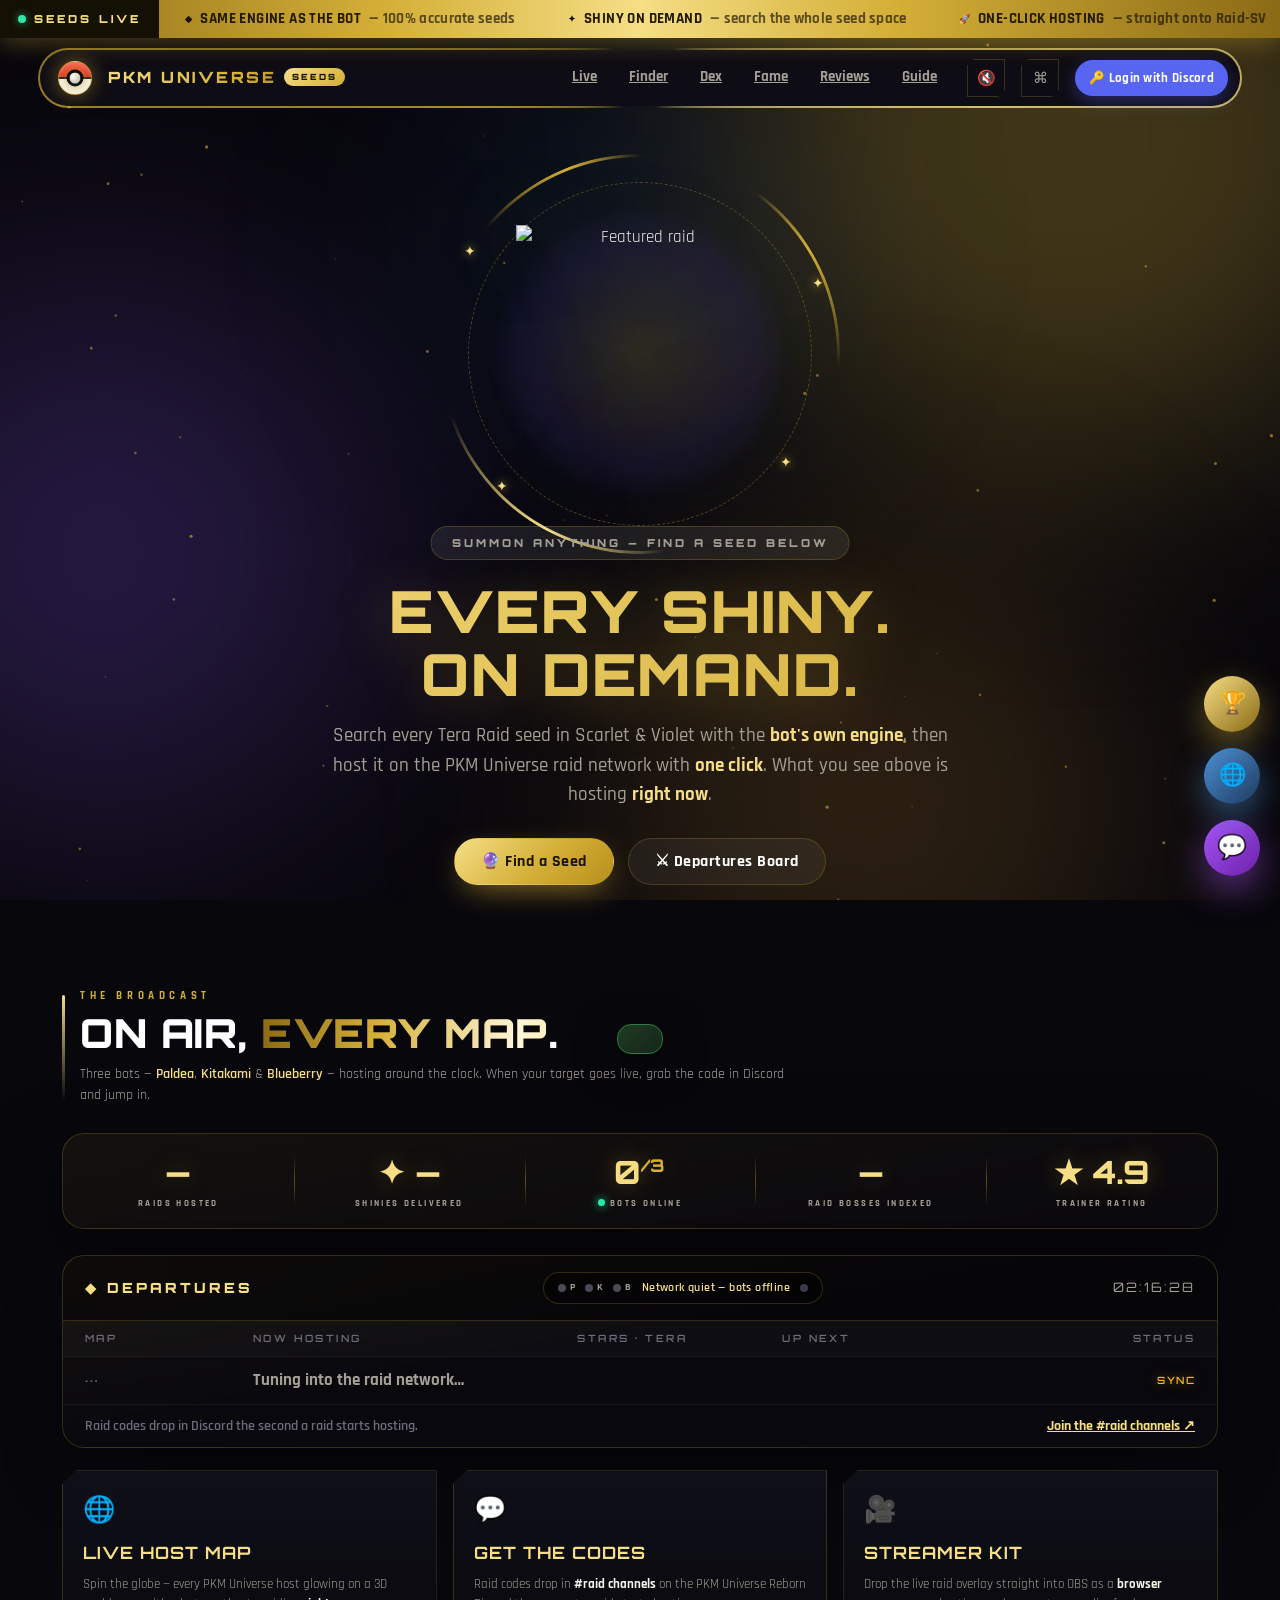
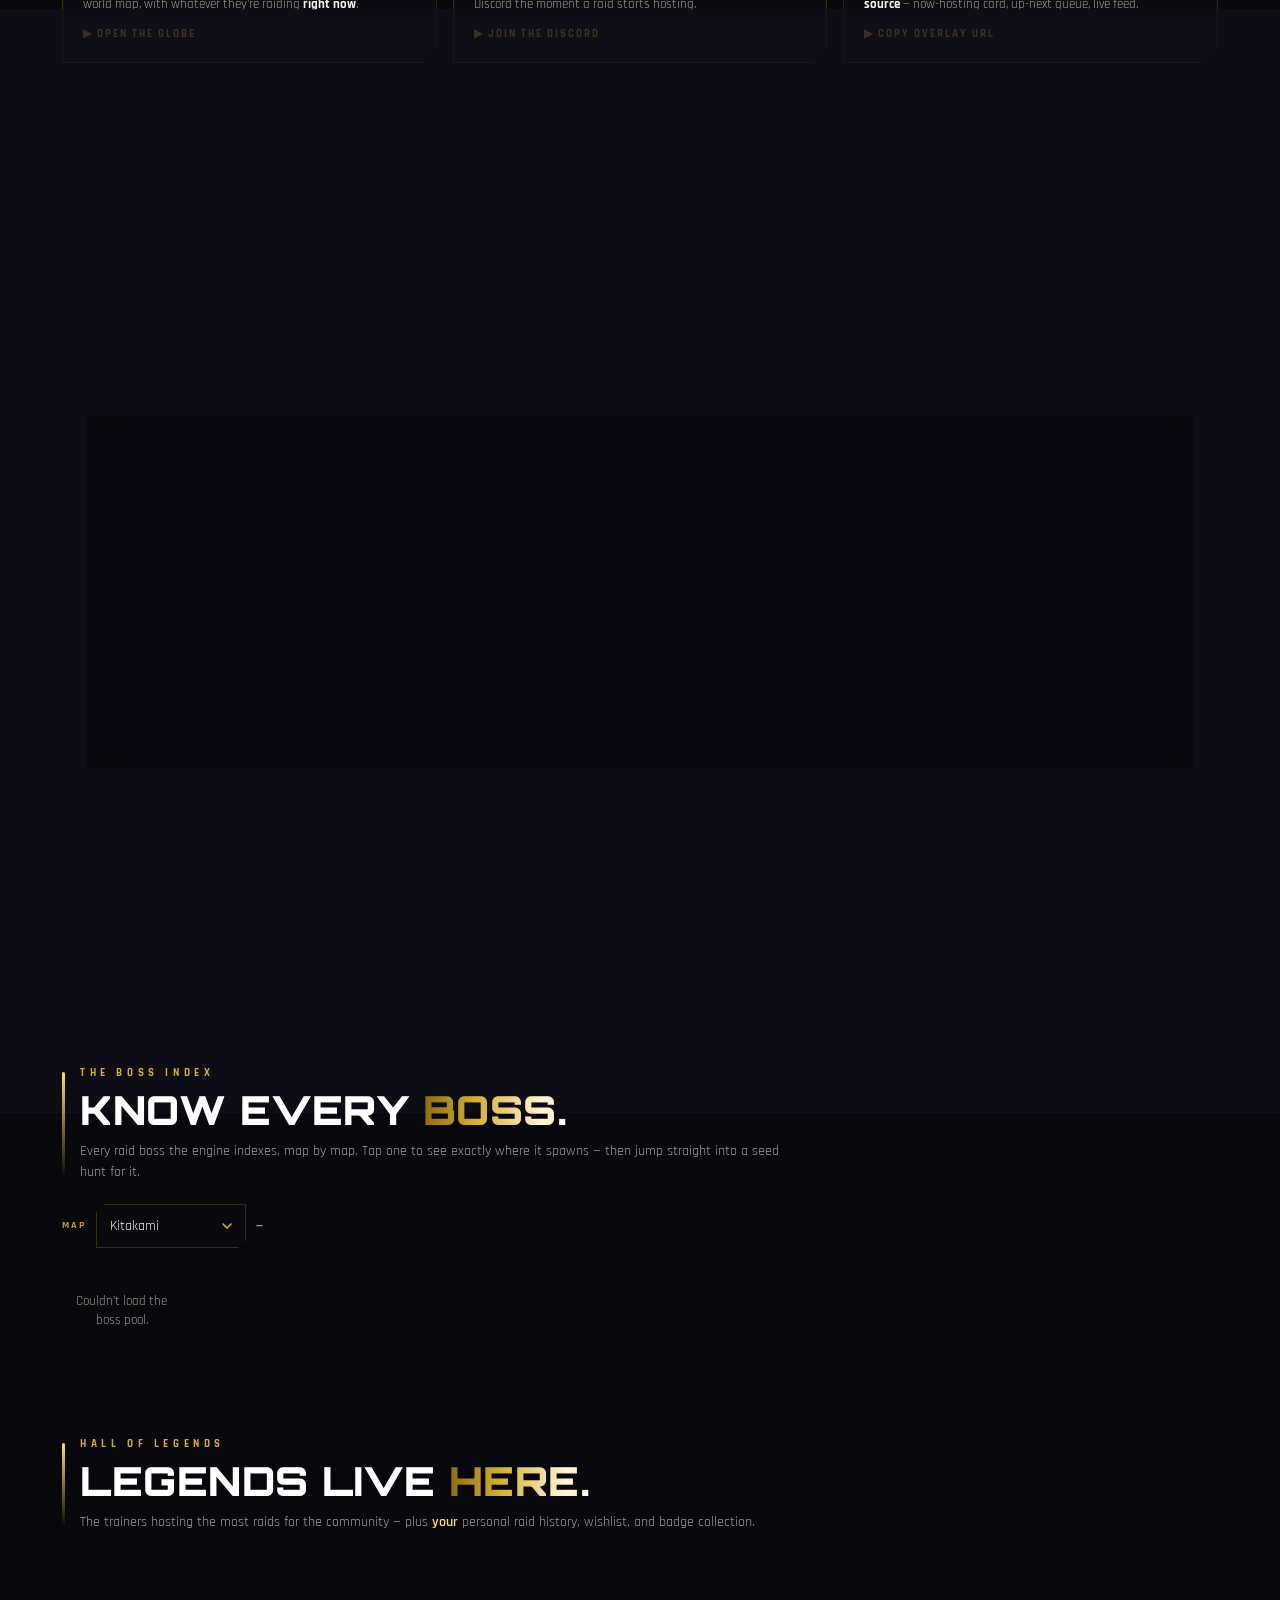
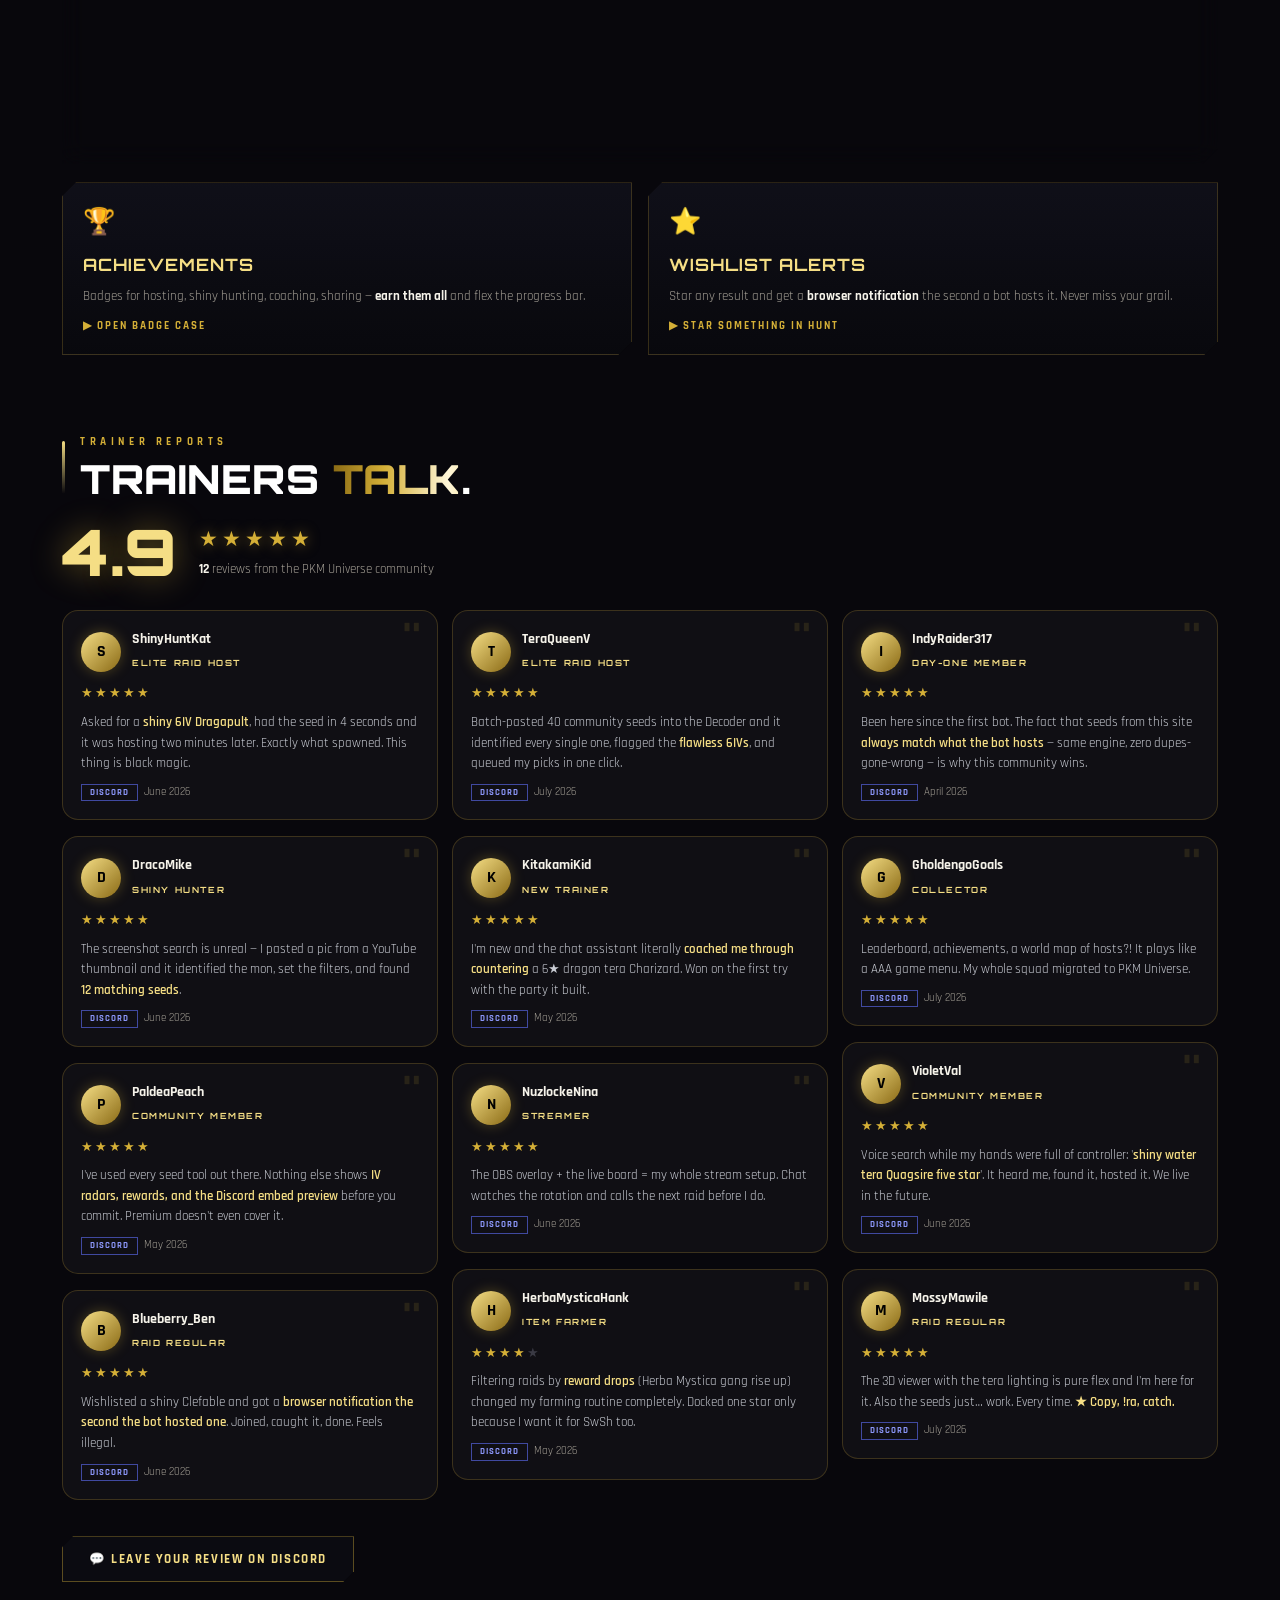
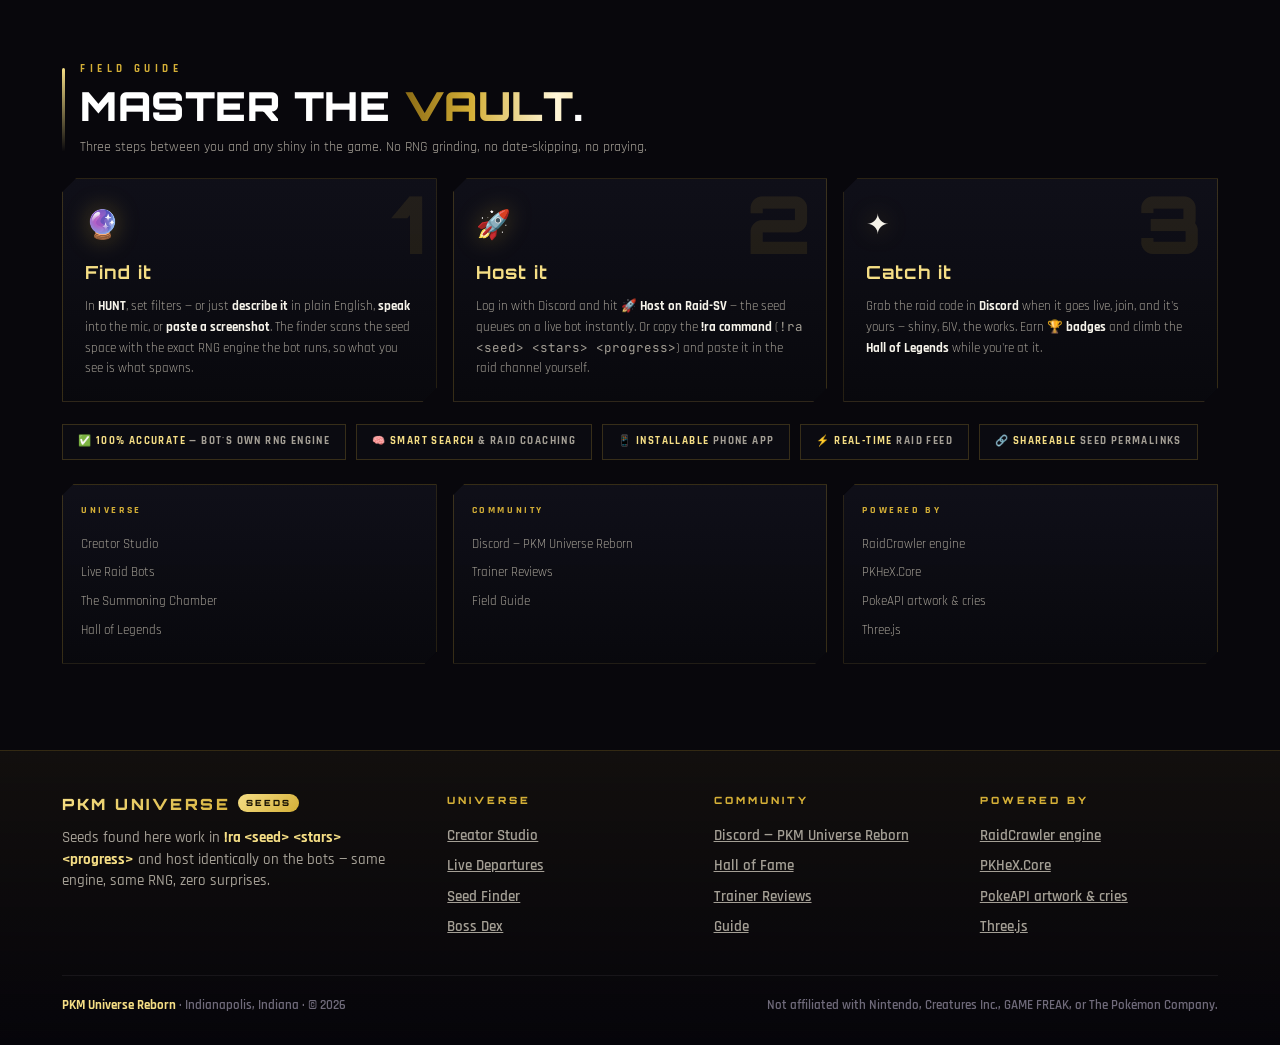
==== SeedFinderApi/wwwroot/console.html @ 1de1c94e "Flagship landing at /, console moved to /console.html - wwwroot/index.html is now the marketing/live" ====
<!DOCTYPE html>
<html lang="en">
<head>
<meta charset="UTF-8" />
<meta name="viewport" content="width=device-width, initial-scale=1.0, viewport-fit=cover" />
<title>PKM Universe · Raid Seed Finder</title>
<link rel="icon" href="data:image/svg+xml,%3Csvg xmlns='http://www.w3.org/2000/svg' viewBox='0 0 32 32'%3E%3Crect width='32' height='32' rx='7' fill='%23d4af37'/%3E%3Ctext x='16' y='23' font-size='15' font-weight='800' text-anchor='middle' fill='%23000' font-family='sans-serif'%3EPU%3C/text%3E%3C/svg%3E" />
<meta name="description" content="Find a seed for the exact shiny Tera Raid Pokémon you want — then host it on Raid-SV. Powered by the bot's own engine, so every seed is accurate." />
<meta name="theme-color" content="#d4af37" />
<meta property="og:title" content="PKM Universe · Raid Seed Finder" />
<meta property="og:description" content="Find a seed for the exact shiny Tera Raid Pokémon you want — then host it on Raid-SV with one click." />
<meta property="og:type" content="website" />
<meta property="og:url" content="https://seeds.pkm-universe.com" />
<meta property="og:image" content="https://pkm-universe.com/pkm-universe-icon.png" />
<meta property="og:site_name" content="PKM Universe Reborn" />
<meta name="twitter:card" content="summary_large_image" />
<meta name="twitter:title" content="PKM Universe · Raid Seed Finder" />
<meta name="twitter:description" content="Find a seed for any shiny Tera Raid Pokémon, then host it on Raid-SV." />
<meta name="twitter:image" content="https://pkm-universe.com/pkm-universe-icon.png" />
<link rel="manifest" href="/manifest.webmanifest" />
<link rel="apple-touch-icon" href="/icon.svg" />
<meta name="mobile-web-app-capable" content="yes" />
<meta name="apple-mobile-web-app-capable" content="yes" />
<meta name="apple-mobile-web-app-title" content="PKM Seeds" />
<meta name="apple-mobile-web-app-status-bar-style" content="black-translucent" />
<link rel="preconnect" href="https://fonts.googleapis.com" />
<link rel="preconnect" href="https://fonts.gstatic.com" crossorigin />
<link href="https://fonts.googleapis.com/css2?family=Orbitron:wght@500;700;900&family=Rajdhani:wght@500;600;700&family=JetBrains+Mono:wght@600;700&display=swap" rel="stylesheet" />
<script src="https://cdn.jsdelivr.net/npm/three@0.149.0/build/three.min.js"></script>
<style>
/* ══════════════════════════════════════════════════════════════
   PKM UNIVERSE · RAID COMMAND — game-HUD app shell
   Not a webpage. A control room. Five scenes, one engine.
   ══════════════════════════════════════════════════════════════ */
:root{
  --gold:#d4af37; --gold-lt:#f3d979; --gold-dim:#9c8128;
  --bg:#030305; --bg2:#0a0a12;
  --panel:#0d0d15; --panel2:#15151f; --line:#22222c; --line-gold:rgba(212,175,55,.28);
  --text:#eef0f4; --muted:#8d92a3;
  --vio:#a855f7; --vio-deep:#6b21a8; --cyan:#67e8f9; --green:#3ee06a; --red:#f07a7a;
  --fd:'Cinzel',Georgia,serif;
  --fu:'Chakra Petch',"Segoe UI",system-ui,sans-serif;
  --fm:'JetBrains Mono',Consolas,monospace;
  --top-h:64px; --rail-w:96px; --tick-h:34px; --dock-h:62px;
  --cut:16px;
}
*{box-sizing:border-box;}
html{scroll-behavior:smooth;}
body{margin:0;background:var(--bg);color:var(--text);font-family:var(--fu);min-height:100vh;overflow-x:hidden;-webkit-font-smoothing:antialiased;}
::selection{background:rgba(212,175,55,.35);color:#fff;}
a{color:var(--gold);}
img{max-width:100%;}
button,input,select,textarea{font-family:var(--fu);}

/* ── atmosphere ─────────────────────────────────────────────── */
#bgstars{position:fixed;inset:0;z-index:0;pointer-events:none;}
.mesh{position:fixed;inset:-18%;z-index:0;pointer-events:none;filter:blur(80px);opacity:.42;
  background:radial-gradient(34% 28% at 20% 14%,rgba(212,175,55,.16),transparent 70%),
             radial-gradient(28% 24% at 84% 10%,rgba(168,85,247,.13),transparent 70%),
             radial-gradient(32% 28% at 76% 82%,rgba(103,232,249,.08),transparent 70%),
             radial-gradient(24% 20% at 8% 88%,rgba(212,175,55,.10),transparent 70%);
  animation:meshdrift 30s ease-in-out infinite alternate;}
@keyframes meshdrift{from{transform:translate3d(-1.2%,-1%,0);}to{transform:translate3d(1.4%,1.8%,0) scale(1.05);}}
.portalring{position:fixed;left:50%;top:52%;width:min(1200px,140vw);aspect-ratio:1;transform:translate(-50%,-50%);z-index:0;pointer-events:none;opacity:.16;
  background:conic-gradient(from 0deg,transparent 0 8%,rgba(212,175,55,.7) 11%,transparent 15% 46%,rgba(212,175,55,.5) 50%,transparent 55% 88%,rgba(243,217,121,.6) 93%,transparent 97%);
  -webkit-mask:radial-gradient(farthest-side,transparent calc(100% - 2px),#000 calc(100% - 1px));mask:radial-gradient(farthest-side,transparent calc(100% - 2px),#000 calc(100% - 1px));
  animation:spin 90s linear infinite;}
.portalring.r2{width:min(860px,110vw);opacity:.10;animation-duration:140s;animation-direction:reverse;
  -webkit-mask:radial-gradient(farthest-side,transparent calc(100% - 1.5px),#000 calc(100% - .5px));mask:radial-gradient(farthest-side,transparent calc(100% - 1.5px),#000 calc(100% - .5px));}
@keyframes spin{to{transform:translate(-50%,-50%) rotate(360deg);}}
.grain{position:fixed;inset:0;z-index:1;pointer-events:none;opacity:.05;mix-blend-mode:overlay;
  background-image:url("data:image/svg+xml,%3Csvg xmlns='http://www.w3.org/2000/svg' width='160' height='160'%3E%3Cfilter id='n'%3E%3CfeTurbulence type='fractalNoise' baseFrequency='0.9' numOctaves='2'/%3E%3C/filter%3E%3Crect width='160' height='160' filter='url(%23n)' opacity='0.6'/%3E%3C/svg%3E");}

/* ── boot splash ────────────────────────────────────────────── */
#boot{position:fixed;inset:0;z-index:200;background:var(--bg);display:grid;place-items:center;cursor:pointer;transition:opacity .45s ease;}
#boot.off{opacity:0;pointer-events:none;}
.boot-in{text-align:center;}
.boot-ring{width:120px;height:120px;margin:0 auto 22px;border-radius:50%;position:relative;
  background:conic-gradient(from 0deg,transparent 0 20%,var(--gold) 32%,transparent 45% 70%,var(--gold-lt) 82%,transparent 95%);
  -webkit-mask:radial-gradient(farthest-side,transparent calc(100% - 3px),#000 calc(100% - 2px));mask:radial-gradient(farthest-side,transparent calc(100% - 3px),#000 calc(100% - 2px));
  animation:spin 1.1s linear infinite;}
.boot-pu{position:absolute;inset:0;display:grid;place-items:center;font-family:var(--fd);font-weight:900;font-size:34px;color:var(--gold-lt);text-shadow:0 0 24px rgba(212,175,55,.8);-webkit-mask:none;mask:none;}
.boot-t{font-family:var(--fd);font-weight:800;letter-spacing:6px;font-size:18px;color:#fff;}
.boot-s{margin-top:8px;font-size:10.5px;letter-spacing:4px;color:var(--gold);text-transform:uppercase;}
.boot-bar{width:210px;height:2px;background:var(--line);margin:18px auto 0;overflow:hidden;border-radius:2px;}
.boot-bar i{display:block;height:100%;width:40%;background:linear-gradient(90deg,transparent,var(--gold-lt),transparent);animation:bootbar 1s ease-in-out infinite;}
@keyframes bootbar{0%{transform:translateX(-100%);}100%{transform:translateX(350%);}}

/* ── HUD top bar ────────────────────────────────────────────── */
.hud-top{position:fixed;top:0;left:0;right:0;height:var(--top-h);z-index:90;display:flex;align-items:center;gap:16px;padding:0 18px;
  background:rgba(5,5,10,.82);backdrop-filter:blur(18px);-webkit-backdrop-filter:blur(18px);border-bottom:1px solid var(--line-gold);}
.hud-top::after{content:'';position:absolute;left:0;right:0;bottom:-1px;height:1px;background:linear-gradient(90deg,transparent,rgba(243,217,121,.8),transparent);opacity:.5;}
.logo{width:40px;height:40px;border-radius:10px;background:linear-gradient(135deg,var(--gold-lt),var(--gold-dim));display:grid;place-items:center;color:#000;font-weight:800;font-size:18px;box-shadow:0 0 22px rgba(212,175,55,.45);flex:0 0 40px;font-family:var(--fd);}
.wordmark{display:flex;flex-direction:column;line-height:1.06;min-width:0;}
.wordmark b{font-family:var(--fd);font-size:14px;letter-spacing:2.6px;color:#fff;white-space:nowrap;}
.wordmark span{font-size:9px;letter-spacing:3.4px;text-transform:uppercase;color:var(--gold);font-weight:700;white-space:nowrap;}
.hud-live{margin-left:auto;display:flex;align-items:center;gap:12px;min-width:0;background:rgba(13,13,21,.75);border:1px solid var(--line);border-radius:12px;padding:8px 14px;max-width:46vw;}
.hud-leds{display:flex;gap:9px;flex:0 0 auto;}
.led{display:flex;align-items:center;gap:4px;font-size:10px;font-weight:700;letter-spacing:1px;color:var(--muted);}
.led i{width:8px;height:8px;border-radius:50%;background:#4a4a56;}
.led.on{color:var(--green);}
.led.on i{background:var(--green);box-shadow:0 0 9px var(--green);animation:pulse 1.6s infinite;}
.hud-live .hl-txt{font-size:11.5px;color:var(--gold-lt);font-weight:600;letter-spacing:.4px;white-space:nowrap;overflow:hidden;text-overflow:ellipsis;min-width:0;}
@keyframes pulse{0%{box-shadow:0 0 0 0 rgba(62,224,106,.6);}70%{box-shadow:0 0 0 7px rgba(62,224,106,0);}100%{box-shadow:0 0 0 0 rgba(62,224,106,0);}}
.authchip{flex:0 0 auto;font-size:12.5px;}
.authchip a,.authchip button{background:#5865f2;color:#fff;border:none;border-radius:10px;padding:9px 14px;font-size:12.5px;font-weight:700;cursor:pointer;text-decoration:none;display:inline-flex;align-items:center;gap:7px;box-shadow:0 6px 18px rgba(88,101,242,.35);letter-spacing:.3px;}
.authchip .me{background:rgba(22,38,26,.9);color:#7fe39a;border:1px solid #2e7d46;cursor:default;box-shadow:none;}
.authchip .lo{background:transparent;color:var(--muted);border:1px solid var(--line);margin-left:8px;padding:9px 11px;box-shadow:none;}

/* ── HUD side rail ──────────────────────────────────────────── */
.rail{position:fixed;left:0;top:var(--top-h);bottom:var(--tick-h);width:var(--rail-w);z-index:85;display:flex;flex-direction:column;align-items:center;gap:8px;padding:18px 10px;
  background:rgba(5,5,10,.72);backdrop-filter:blur(16px);-webkit-backdrop-filter:blur(16px);border-right:1px solid var(--line);}
.rail::after{content:'';position:absolute;top:0;bottom:0;right:-1px;width:1px;background:linear-gradient(180deg,transparent,rgba(212,175,55,.5),transparent);opacity:.4;}
.rail button{position:relative;width:76px;background:transparent;border:1px solid transparent;border-radius:14px;color:var(--muted);cursor:pointer;padding:11px 4px 9px;display:flex;flex-direction:column;align-items:center;gap:5px;transition:.18s;}
.rail button .ri{font-size:21px;line-height:1;filter:grayscale(.4);transition:.18s;}
.rail button .rl{font-size:9.5px;font-weight:700;letter-spacing:2.4px;}
.rail button:hover{color:var(--gold-lt);border-color:var(--line);background:rgba(212,175,55,.05);}
.rail button:hover .ri{filter:none;}
.rail button.act{color:var(--gold-lt);background:linear-gradient(180deg,rgba(36,31,16,.85),rgba(20,18,10,.85));border-color:var(--line-gold);box-shadow:0 0 22px rgba(212,175,55,.14),inset 0 1px 0 rgba(243,217,121,.15);}
.rail button.act .ri{filter:none;text-shadow:0 0 14px rgba(212,175,55,.7);}
.rail button.act::before{content:'';position:absolute;left:-11px;top:16%;bottom:16%;width:3px;border-radius:3px;background:linear-gradient(180deg,var(--gold-lt),var(--gold-dim));box-shadow:0 0 12px var(--gold);}
.rail .rail-foot{margin-top:auto;text-align:center;}
.rail .rail-foot a{display:grid;place-items:center;width:44px;height:44px;border-radius:12px;background:#5865f2;color:#fff;text-decoration:none;font-size:19px;box-shadow:0 8px 22px rgba(88,101,242,.4);margin:0 auto;}
.rail .rail-foot .rv{margin-top:9px;font-size:8.5px;letter-spacing:1.6px;color:var(--muted);}

/* ── bottom gold ticker ─────────────────────────────────────── */
.ticker{position:fixed;left:0;right:0;bottom:0;z-index:88;background:linear-gradient(90deg,#0b0903,#171204 30%,#171204 70%,#0b0903);border-top:1px solid var(--line-gold);overflow:hidden;height:var(--tick-h);display:flex;align-items:center;}
.tk-track{display:flex;white-space:nowrap;will-change:transform;animation:tkslide 48s linear infinite;}
.ticker:hover .tk-track{animation-play-state:paused;}
@keyframes tkslide{to{transform:translateX(-50%);}}
.tk-item{display:inline-flex;align-items:center;gap:9px;padding:0 26px;font-size:11px;font-weight:700;letter-spacing:1.8px;text-transform:uppercase;color:var(--gold-lt);}
.tk-item .tk-dim{color:var(--muted);letter-spacing:1.2px;}
.tk-gem{color:var(--gold);font-size:9px;}

/* ── stage & scenes ─────────────────────────────────────────── */
.stage{position:relative;z-index:2;margin-left:var(--rail-w);padding:calc(var(--top-h) + 26px) 26px calc(var(--tick-h) + 30px);min-height:100vh;}
.stage-in{max-width:1220px;margin:0 auto;}
.scene{display:none;}
.scene.act{display:block;animation:sceneIn .45s cubic-bezier(.2,.8,.3,1);}
@keyframes sceneIn{from{opacity:0;transform:translateY(16px);filter:brightness(1.6) saturate(1.2);}to{opacity:1;transform:none;filter:none;}}
.sc-head{margin:8px 0 26px;position:relative;padding-left:18px;}
.sc-head::before{content:'';position:absolute;left:0;top:6px;bottom:6px;width:3px;border-radius:3px;background:linear-gradient(180deg,var(--gold-lt),transparent);}
.sc-eyebrow{font-size:10.5px;letter-spacing:4.6px;text-transform:uppercase;color:var(--gold);font-weight:700;}
.sc-title{font-family:var(--fd);font-weight:900;font-size:clamp(30px,4.6vw,54px);line-height:1.02;margin:8px 0 0;letter-spacing:.5px;color:#fff;}
.sc-title .g{background:linear-gradient(92deg,#8a6a14,var(--gold) 20%,#fff6d8 45%,var(--gold-lt) 60%,var(--gold) 80%,#8a6a14);background-size:200% auto;-webkit-background-clip:text;background-clip:text;color:transparent;animation:shimmer 6s linear infinite;}
@keyframes shimmer{to{background-position:200% center;}}
.sc-sub{color:var(--muted);font-size:13.5px;max-width:720px;margin-top:10px;line-height:1.6;}
.sc-sub b{color:var(--gold-lt);font-weight:600;}

/* HUD panel language: cut corners + brackets + scanlines */
.hpanel{position:relative;background:linear-gradient(180deg,rgba(15,15,23,.9),rgba(8,8,13,.94));border:1px solid var(--line);
  clip-path:polygon(var(--cut) 0,100% 0,100% calc(100% - var(--cut)),calc(100% - var(--cut)) 100%,0 100%,0 var(--cut));
  padding:22px;backdrop-filter:blur(12px);-webkit-backdrop-filter:blur(12px);}
.hpanel::before{content:'';position:absolute;inset:0;pointer-events:none;opacity:.35;
  background:repeating-linear-gradient(180deg,rgba(255,255,255,.014) 0 1px,transparent 1px 3px);}
.hpanel::after{content:'';position:absolute;top:0;right:0;width:74px;height:1px;background:linear-gradient(-90deg,var(--gold),transparent);}
.hbrackets{position:absolute;inset:0;pointer-events:none;}
.hbrackets i{position:absolute;width:16px;height:16px;border:2px solid var(--gold-dim);opacity:.8;}
.hbrackets i:nth-child(1){right:8px;top:8px;border-left:none;border-bottom:none;}
.hbrackets i:nth-child(2){left:8px;bottom:8px;border-right:none;border-top:none;}
.htag{display:inline-block;font-size:9px;font-weight:700;letter-spacing:2.8px;color:var(--gold-lt);background:rgba(3,3,5,.85);border:1px solid var(--line-gold);padding:5px 13px;text-transform:uppercase;margin:0 0 16px;position:relative;z-index:1;}
.hrow{display:flex;gap:14px;align-items:center;flex-wrap:wrap;}

/* ── HUNT scene ─────────────────────────────────────────────── */
.modeseg{display:inline-flex;gap:0;margin:0 0 22px;border:1px solid var(--line-gold);background:rgba(10,10,16,.8);clip-path:polygon(12px 0,100% 0,100% calc(100% - 12px),calc(100% - 12px) 100%,0 100%,0 12px);}
.modeseg button{background:transparent;border:none;color:var(--muted);font-weight:700;letter-spacing:2px;text-transform:uppercase;font-size:12px;padding:13px 26px;cursor:pointer;transition:.18s;position:relative;}
.modeseg button.act{color:#000;background:linear-gradient(135deg,var(--gold-lt),var(--gold-dim));text-shadow:none;}
.modeseg button:not(.act):hover{color:var(--gold-lt);}
#modeDecode{display:none;}
.hunt-decode #modeSearch{display:none;}
.hunt-decode #modeDecode{display:block;}

/* AI concierge */
.aibar{display:flex;gap:9px;margin:0 0 18px;align-items:center;flex-wrap:wrap;position:relative;padding:16px;
  background:linear-gradient(135deg,rgba(42,31,74,.55),rgba(13,13,20,.8));border:1px solid rgba(168,85,247,.35);
  clip-path:polygon(var(--cut) 0,100% 0,100% calc(100% - var(--cut)),calc(100% - var(--cut)) 100%,0 100%,0 var(--cut));}
.aibar::before{content:'COMMAND LINE — TYPE IT · SAY IT · SCREENSHOT IT';position:absolute;top:7px;left:20px;font-size:8.5px;font-weight:700;letter-spacing:2.6px;color:#c9a3ff;opacity:.85;}
.aibar-inputwrap{flex:1;min-width:250px;position:relative;margin-top:12px;}
.aibar-inputwrap input{width:100%;}
.aibar input{background:rgba(8,8,13,.9);border:1px solid var(--line);border-radius:0;color:var(--text);padding:14px 16px;font-size:14px;clip-path:polygon(8px 0,100% 0,100% calc(100% - 8px),calc(100% - 8px) 100%,0 100%,0 8px);}
.aibar input:focus{border-color:var(--vio);outline:none;box-shadow:0 0 0 3px rgba(168,85,247,.16);}
.aibar button{transition:.16s;margin-top:12px;}
.aibar #aigo{background:linear-gradient(135deg,var(--vio),var(--vio-deep));color:#fff;font-weight:700;letter-spacing:1.4px;text-transform:uppercase;border:none;padding:14px 26px;cursor:pointer;box-shadow:0 8px 24px rgba(168,85,247,.35);font-size:13px;clip-path:polygon(10px 0,100% 0,100% calc(100% - 10px),calc(100% - 10px) 100%,0 100%,0 10px);}
.aibar #aigo:hover{filter:brightness(1.15);}
.aibar #aigo:disabled{opacity:.55;cursor:not-allowed;}
.ai-icon{background:rgba(21,21,31,.9);border:1px solid var(--line);color:var(--text);padding:13px 14px;font-size:16px;cursor:pointer;clip-path:polygon(8px 0,100% 0,100% calc(100% - 8px),calc(100% - 8px) 100%,0 100%,0 8px);}
.ai-icon:hover{border-color:var(--vio);color:#fff;background:#2a1f4a;}
.ai-icon.on{background:#3d1d6b;border-color:var(--vio);color:#fff;animation:micpulse 1s ease-in-out infinite;}
@keyframes micpulse{0%,100%{box-shadow:0 0 0 0 rgba(168,85,247,.6);}50%{box-shadow:0 0 0 8px rgba(168,85,247,0);}}
.ai-suggest{position:absolute;top:calc(100% + 6px);left:0;right:0;background:#101018;border:1px solid #4a3a6a;box-shadow:0 22px 50px rgba(0,0,0,.7);z-index:40;display:none;overflow:hidden;}
.ai-suggest.on{display:block;animation:rise .2s ease;}
@keyframes rise{from{opacity:0;transform:translateY(10px);}to{opacity:1;transform:translateY(0);}}
.ai-suggest .ai-sg{padding:11px 14px;font-size:13px;color:#dbdee1;cursor:pointer;display:flex;align-items:center;gap:8px;border-bottom:1px solid #1e1e27;}
.ai-suggest .ai-sg:hover,.ai-suggest .ai-sg.k{background:#2a1f4a;color:#fff;}
.ai-suggest .ai-sg:last-child{border-bottom:none;}
.ai-suggest .ai-sg::before{content:'✨';color:var(--vio);}
.ai-summary{display:none;margin:0 0 16px;padding:13px 17px;background:linear-gradient(90deg,rgba(42,31,74,.7),rgba(20,20,30,.85));border:1px solid #4a3a6a;border-left:3px solid var(--vio);color:#dbdee1;font-size:13px;line-height:1.55;}
.ai-summary.on{display:block;animation:rise .35s ease;}
.ai-summary b{color:var(--gold-lt);}
.ai-vision-preview{display:none;margin:0 0 14px;padding:12px;background:rgba(13,13,21,.9);border:1px solid var(--line);align-items:center;gap:12px;}
.ai-vision-preview.on{display:flex;}
.ai-vision-preview img{width:64px;height:64px;object-fit:contain;background:#07070c;flex:0 0 64px;}
.ai-vision-preview .vp-txt{flex:1;font-size:13px;color:#dbdee1;}
.ai-vision-preview .vp-txt b{color:var(--gold-lt);}
.ai-vision-preview .vp-x{background:transparent;border:1px solid var(--line);color:var(--muted);padding:6px 10px;cursor:pointer;}

/* filter console */
.presets{display:flex;gap:8px;flex-wrap:wrap;margin-bottom:18px;}
.preset{background:rgba(21,21,31,.9);border:1px solid var(--line);color:var(--text);padding:8px 15px;font-size:11.5px;font-weight:700;letter-spacing:.6px;cursor:pointer;transition:.15s;clip-path:polygon(9px 0,100% 0,100% calc(100% - 9px),calc(100% - 9px) 100%,0 100%,0 9px);}
.preset:hover{border-color:var(--gold);color:var(--gold-lt);box-shadow:0 0 16px rgba(212,175,55,.18);}
.grid{display:grid;grid-template-columns:repeat(auto-fit,minmax(176px,1fr));gap:14px;}
label{display:block;font-size:10px;font-weight:700;color:var(--gold);text-transform:uppercase;letter-spacing:2px;margin-bottom:7px;opacity:.9;}
input,select{width:100%;background:rgba(10,10,16,.92);border:1px solid var(--line);border-radius:0;color:var(--text);padding:12px 13px;font-size:14px;transition:border-color .16s,box-shadow .16s;clip-path:polygon(8px 0,100% 0,100% calc(100% - 8px),calc(100% - 8px) 100%,0 100%,0 8px);}
select{appearance:none;-webkit-appearance:none;background-image:url("data:image/svg+xml,%3Csvg xmlns='http://www.w3.org/2000/svg' width='10' height='6'%3E%3Cpath d='M1 1l4 4 4-4' stroke='%23d4af37' stroke-width='1.6' fill='none' stroke-linecap='round'/%3E%3C/svg%3E");background-repeat:no-repeat;background-position:right 13px center;padding-right:32px;cursor:pointer;}
input:focus,select:focus{border-color:var(--gold);outline:none;box-shadow:0 0 0 3px rgba(212,175,55,.14);}
.rewardchips{display:flex;gap:7px;flex-wrap:wrap;margin-top:14px;}
.rchip{font-size:11.5px;background:rgba(21,21,31,.9);border:1px solid var(--line);padding:7px 13px;cursor:pointer;color:var(--muted);transition:.15s;letter-spacing:.4px;}
.rchip:hover{border-color:var(--gold-dim);color:var(--gold-lt);}
.rchip.on{background:#241f10;border-color:var(--gold-dim);color:var(--gold-lt);font-weight:700;}
.actions{display:flex;gap:12px;align-items:center;margin-top:20px;flex-wrap:wrap;}
button.go{position:relative;overflow:hidden;background:linear-gradient(135deg,var(--gold-lt),var(--gold-dim));color:#000;font-weight:700;letter-spacing:2px;text-transform:uppercase;border:none;padding:15px 32px;font-size:14px;cursor:pointer;box-shadow:0 8px 28px rgba(212,175,55,.35),inset 0 1px 0 rgba(255,255,255,.5);transition:.16s;clip-path:polygon(12px 0,100% 0,100% calc(100% - 12px),calc(100% - 12px) 100%,0 100%,0 12px);}
button.go:hover{filter:brightness(1.08);box-shadow:0 12px 36px rgba(212,175,55,.5),inset 0 1px 0 rgba(255,255,255,.5);}
button.go:disabled{opacity:.55;cursor:not-allowed;}
button.go::after{content:'';position:absolute;top:-40%;bottom:-40%;left:-70%;width:36%;background:linear-gradient(105deg,transparent,rgba(255,255,255,.6),transparent);transform:skewX(-20deg);transition:left .5s ease;}
button.go:hover::after{left:135%;}
button.surprise{background:rgba(42,31,74,.7);border:1px solid rgba(168,85,247,.4);color:#d6b8ff;font-weight:700;letter-spacing:1.2px;padding:15px 22px;font-size:13px;cursor:pointer;transition:.16s;clip-path:polygon(10px 0,100% 0,100% calc(100% - 10px),calc(100% - 10px) 100%,0 100%,0 10px);}
button.surprise:hover{border-color:var(--vio);box-shadow:0 0 20px rgba(168,85,247,.3);}
.status{color:var(--muted);font-size:13px;display:flex;align-items:center;gap:9px;}
.spinner{width:16px;height:16px;border:2px solid var(--line);border-top-color:var(--gold);border-radius:50%;animation:sp .7s linear infinite;display:inline-block;}
.spin{width:13px;height:13px;border:2px solid rgba(0,0,0,.25);border-top-color:#000;border-radius:50%;animation:sp .7s linear infinite;display:inline-block;vertical-align:-2px;margin-right:6px;}
@keyframes sp{to{transform:rotate(360deg);}}
.advfilters{margin-top:18px;border-top:1px solid var(--line);padding-top:6px;}
.advfilters summary{cursor:pointer;padding:11px 0;font-weight:700;color:var(--gold-lt);font-size:12.5px;letter-spacing:.6px;list-style:none;}
.advfilters summary::-webkit-details-marker{display:none;}
.advfilters summary::before{content:"▸ ";}
.advfilters[open] summary::before{content:"▾ ";}
.rtoggle{display:inline-flex;align-items:center;gap:7px;font-size:12.5px;color:var(--muted);cursor:pointer;font-weight:700;user-select:none;letter-spacing:.4px;}
.rtoggle input{width:auto;cursor:pointer;accent-color:var(--gold);clip-path:none;}
.rtoggle:hover{color:var(--gold-lt);}

/* cast fx over results */
#castfx{position:relative;height:0;overflow:visible;pointer-events:none;}
#castfx i{position:absolute;left:50%;top:60px;width:60px;height:60px;border-radius:50%;transform:translate(-50%,-50%);border:2px solid var(--gold-lt);opacity:0;}
#castfx.go i{animation:cast 1s ease-out forwards;}
#castfx.go i:nth-child(2){animation-delay:.14s;}
#castfx.go i:nth-child(3){animation-delay:.28s;}
@keyframes cast{0%{opacity:.9;transform:translate(-50%,-50%) scale(.2);}100%{opacity:0;transform:translate(-50%,-50%) scale(9);}}

/* ── results (engine-generated cards) ───────────────────────── */
.results{margin-top:24px;display:grid;grid-template-columns:repeat(auto-fill,minmax(min(380px,100%),1fr));gap:20px;perspective:1300px;position:relative;z-index:2;}
@media(max-width:430px){.results{grid-template-columns:minmax(0,1fr);}}
.r{position:relative;border-radius:14px;height:100%;transform-style:preserve-3d;transition:transform .1s ease;animation:rise .45s ease both;}
.flipper{position:relative;transform-style:preserve-3d;transition:transform .6s cubic-bezier(.4,.2,.2,1);height:100%;}
.r.flipped .flipper{transform:rotateY(180deg);}
.face{position:relative;border-radius:14px;padding:18px;overflow:hidden;background:linear-gradient(180deg,rgba(17,17,26,.97),rgba(9,9,14,.99));border:1px solid var(--line);backface-visibility:hidden;-webkit-backface-visibility:hidden;box-shadow:0 18px 50px rgba(0,0,0,.55);}
.face::after{content:'';position:absolute;inset:0;pointer-events:none;opacity:.3;background:repeating-linear-gradient(180deg,rgba(255,255,255,.012) 0 1px,transparent 1px 3px);}
.face.back{position:absolute;inset:0;transform:rotateY(180deg);display:flex;flex-direction:column;}
.r.shiny .face{border-color:transparent;background:linear-gradient(180deg,rgba(17,17,26,.97),rgba(9,9,14,.99)) padding-box,linear-gradient(120deg,var(--gold-dim),var(--gold-lt),#fff3cf,var(--gold),var(--gold-dim)) border-box;border:1px solid transparent;background-size:100% 100%,300% 300%;animation:border-flow 6s linear infinite;}
@keyframes border-flow{to{background-position:0 0,300% 0;}}
.ambient{position:absolute;inset:0;opacity:.16;pointer-events:none;border-radius:14px;}
.accent{position:absolute;top:0;left:0;right:0;height:3px;z-index:2;}
.watermark{position:absolute;right:-18px;bottom:-22px;width:150px;height:150px;opacity:.06;pointer-events:none;}
.foil{position:absolute;inset:0;pointer-events:none;opacity:0;background:linear-gradient(115deg,transparent 35%,rgba(255,255,255,.20) 47%,rgba(140,210,255,.28) 50%,rgba(255,210,140,.24) 53%,transparent 66%);background-size:200% 200%;mix-blend-mode:screen;transition:opacity .25s;border-radius:14px;}
.r.shiny:hover .foil{opacity:1;}
.chk{position:absolute;top:10px;right:10px;width:24px;height:24px;border-radius:6px;border:2px solid var(--gold-dim);background:#0008;cursor:pointer;z-index:5;display:grid;place-items:center;color:transparent;font-weight:800;font-size:13px;transition:.15s;}
.chk:hover{border-color:var(--gold);}
.chk.on{background:var(--gold);color:#000;border-color:var(--gold);}
.particle{position:absolute;color:var(--gold-lt);pointer-events:none;opacity:0;text-shadow:0 0 6px var(--gold);animation:float 4s ease-in-out infinite;}
@keyframes float{0%{opacity:0;transform:translateY(8px) scale(.6);}30%{opacity:.9;}70%{opacity:.7;}100%{opacity:0;transform:translateY(-26px) scale(1.1);}}
.burst{position:absolute;left:50%;top:50%;color:#fff;pointer-events:none;text-shadow:0 0 8px var(--gold-lt);opacity:0;}
.burst.go{animation:burst .8s ease-out forwards;}
@keyframes burst{0%{opacity:1;transform:translate(-50%,-50%) scale(.3);}100%{opacity:0;transform:translate(calc(-50% + var(--bx)),calc(-50% + var(--by))) scale(1.1);}}
.rarity{position:absolute;top:0;left:0;font-size:10px;font-weight:800;letter-spacing:1.4px;padding:5px 13px 6px;text-transform:uppercase;z-index:3;clip-path:polygon(0 0,100% 0,calc(100% - 10px) 100%,0 100%);}
.rarity.flawless{background:linear-gradient(135deg,var(--gold-lt),var(--gold-dim));color:#000;}
.rarity.shiny{background:#2a2440;color:var(--gold-lt);border:1px solid var(--gold-dim);}
.head{display:flex;gap:14px;align-items:center;margin:8px 0 6px;position:relative;}
.spritewrap{position:relative;flex:0 0 84px;width:84px;height:84px;display:grid;place-items:center;cursor:pointer;}
.spritewrap .aura{position:absolute;width:76px;height:76px;border-radius:50%;filter:blur(16px);opacity:.55;}
.sprite{width:84px;height:84px;object-fit:contain;position:relative;filter:drop-shadow(0 4px 7px rgba(0,0,0,.6));animation:bob 3.4s ease-in-out infinite;}
@keyframes bob{0%,100%{transform:translateY(0);}50%{transform:translateY(-5px);}}
.spk{position:absolute;left:6px;bottom:2px;font-size:10px;background:#0008;border-radius:50%;width:18px;height:18px;display:grid;place-items:center;}
.ttl{flex:1;min-width:0;}
.name{font-size:19px;font-weight:700;display:flex;align-items:center;gap:7px;letter-spacing:.3px;}
.name .sh{color:var(--gold-lt);text-shadow:0 0 12px var(--gold);}
.stars{color:var(--gold);font-size:15px;letter-spacing:2px;margin-top:2px;}
.gem{display:inline-flex;align-items:center;gap:6px;font-size:10.5px;font-weight:700;padding:5px 11px;border-radius:0;text-transform:uppercase;letter-spacing:1px;clip-path:polygon(7px 0,100% 0,100% calc(100% - 7px),calc(100% - 7px) 100%,0 100%,0 7px);}
.gem .dot{width:9px;height:9px;border-radius:50%;}
.body{display:flex;gap:14px;align-items:center;margin:8px 0;}
.radarwrap{flex:0 0 128px;}
.meta{flex:1;display:flex;flex-direction:column;gap:6px;font-size:12px;min-width:0;}
.meta .row{display:flex;justify-content:space-between;color:var(--muted);gap:8px;}
.meta .row b{color:var(--text);font-weight:600;text-align:right;}
.meta .perfect{color:var(--gold-lt);font-weight:700;}
.ha{font-size:9px;font-weight:800;background:#3a2a4a;color:#d6a8ff;border:1px solid #6a4a8a;border-radius:3px;padding:1px 4px;margin-left:5px;}
.up{color:#63e08a;}.down{color:var(--red);}
.label{font-size:9.5px;text-transform:uppercase;letter-spacing:1.6px;color:var(--muted);font-weight:700;margin:9px 0 5px;}
.moves{display:grid;grid-template-columns:1fr 1fr;gap:5px;}
.move{display:flex;align-items:center;gap:6px;font-size:11px;background:rgba(21,21,31,.9);border:1px solid var(--line);padding:5px 8px;}
.move .mt{width:8px;height:8px;border-radius:2px;flex:0 0 8px;}
.typchips{display:flex;flex-wrap:wrap;gap:5px;}
.tchip{font-size:11px;font-weight:700;padding:4px 9px;clip-path:polygon(6px 0,100% 0,100% calc(100% - 6px),calc(100% - 6px) 100%,0 100%,0 6px);}
.rewards{display:flex;flex-wrap:wrap;gap:5px;}
.rw{font-size:10.5px;background:rgba(21,21,31,.9);border:1px solid var(--line);padding:3px 7px;color:var(--muted);}
.rw.rare{border-color:var(--gold-dim);color:var(--gold-lt);background:#241f10;font-weight:700;}
.seed{font-family:var(--fm);font-size:15px;letter-spacing:2.5px;background:rgba(8,8,13,.95);padding:10px;border:1px solid var(--line-gold);margin:12px 0 10px;text-align:center;color:var(--gold-lt);text-shadow:0 0 14px rgba(212,175,55,.35);clip-path:polygon(10px 0,100% 0,100% calc(100% - 10px),calc(100% - 10px) 100%,0 100%,0 10px);}
.host{width:100%;background:linear-gradient(135deg,var(--gold-lt),var(--gold-dim));color:#000;font-weight:700;letter-spacing:1.6px;text-transform:uppercase;border:none;padding:13px;font-size:13px;cursor:pointer;box-shadow:0 6px 20px rgba(212,175,55,.3),inset 0 1px 0 rgba(255,255,255,.4);display:flex;align-items:center;justify-content:center;gap:8px;transition:.16s;clip-path:polygon(11px 0,100% 0,100% calc(100% - 11px),calc(100% - 11px) 100%,0 100%,0 11px);}
.host:hover{filter:brightness(1.07);}
.host.done{background:#1f3a22;color:#7fe39a;box-shadow:none;}
.btns{display:flex;gap:8px;margin-top:8px;}
.btns button{flex:1;background:rgba(21,21,31,.9);border:1px solid var(--line);color:var(--text);padding:9px;font-size:11.5px;font-weight:700;cursor:pointer;transition:.15s;letter-spacing:.4px;}
.btns button:hover{border-color:var(--gold);color:var(--gold-lt);}
.back .bhead{display:flex;justify-content:space-between;align-items:center;margin-bottom:10px;}
.back .bname{font-size:17px;font-weight:700;}
.basestats{display:flex;flex-direction:column;gap:5px;}
.bstat{display:grid;grid-template-columns:30px 1fr 28px;align-items:center;gap:8px;font-size:11px;}
.bstat small{color:var(--muted);font-weight:700;}
.bstat .bt{height:6px;background:rgba(21,21,31,.95);overflow:hidden;}
.bstat .bf{height:100%;}
.bstat .bv{text-align:right;font-weight:700;}
.flipbtn{background:rgba(21,21,31,.9);border:1px solid var(--line);color:var(--muted);padding:6px 10px;font-size:11px;font-weight:700;cursor:pointer;}
.flipbtn:hover{border-color:var(--gold);color:var(--gold-lt);}
.wishstar{position:absolute;top:8px;right:40px;background:transparent;border:none;font-size:18px;color:#555;cursor:pointer;z-index:4;transition:.15s;}
.wishstar.on{color:var(--gold-lt);text-shadow:0 0 8px var(--gold);}
.wishstar:hover{transform:scale(1.15);color:var(--gold);}
.coachbtn{position:absolute;top:8px;right:66px;background:linear-gradient(135deg,var(--vio),var(--vio-deep));border:none;color:#fff;padding:4px 9px;font-size:11px;font-weight:800;cursor:pointer;z-index:4;box-shadow:0 4px 12px rgba(168,85,247,.4);transition:.15s;clip-path:polygon(5px 0,100% 0,100% calc(100% - 5px),calc(100% - 5px) 100%,0 100%,0 5px);}
.coachbtn:hover{transform:scale(1.08);}
.viewer3dbtn{position:absolute;top:8px;right:100px;background:linear-gradient(135deg,#4d90d5,#1e3a5f);border:none;color:#fff;padding:4px 9px;font-size:11px;font-weight:800;cursor:pointer;z-index:4;box-shadow:0 4px 12px rgba(77,144,213,.4);transition:.15s;clip-path:polygon(5px 0,100% 0,100% calc(100% - 5px),calc(100% - 5px) 100%,0 100%,0 5px);}
.viewer3dbtn:hover{transform:scale(1.08);}
.sharebtn{position:absolute;top:8px;right:134px;background:linear-gradient(135deg,#5865f2,#3946b8);border:none;color:#fff;padding:4px 9px;font-size:11px;font-weight:800;cursor:pointer;z-index:4;box-shadow:0 4px 12px rgba(88,101,242,.4);transition:.15s;clip-path:polygon(5px 0,100% 0,100% calc(100% - 5px),calc(100% - 5px) 100%,0 100%,0 5px);}
.sharebtn:hover{transform:scale(1.08);}
.confetti{position:fixed;width:7px;height:7px;border-radius:2px;pointer-events:none;z-index:60;animation:conf .9s ease-out forwards;}
@keyframes conf{to{transform:translate(var(--dx),var(--dy)) rotate(320deg);opacity:0;}}
.empty{color:var(--muted);text-align:center;padding:44px 20px;font-size:14px;position:relative;z-index:2;}
.empty b{color:var(--gold-lt);}

/* ── decode mode ────────────────────────────────────────────── */
.lookup{margin-top:0;background:transparent;border:none;padding:0;}
.lookup summary{display:none;}
.lookup textarea{width:100%;min-height:96px;background:rgba(8,8,13,.92);border:1px solid var(--line);color:var(--text);padding:13px;font-family:var(--fm);font-size:13px;resize:vertical;margin-bottom:12px;clip-path:polygon(10px 0,100% 0,100% calc(100% - 10px),calc(100% - 10px) 100%,0 100%,0 10px);}
.lookup textarea:focus{border-color:var(--gold);outline:none;}
.lookup .actions{margin-top:0;}
.lookup-drop{display:flex;align-items:center;gap:10px;background:rgba(15,15,23,.85);border:2px dashed var(--line);padding:12px 15px;margin-bottom:12px;font-size:12.5px;color:var(--muted);cursor:pointer;transition:.18s;}
.lookup-drop:hover,.lookup-drop.over{border-color:var(--gold);color:var(--gold-lt);background:#1a160a;}
.lookup-drop b{color:var(--gold-lt);}
.lookup-summary{display:none;background:linear-gradient(90deg,rgba(42,31,74,.7),rgba(20,20,30,.85));border:1px solid #4a3a6a;border-left:3px solid var(--vio);padding:12px 16px;margin:12px 0;font-size:13px;color:#dbdee1;}
.lookup-summary.on{display:block;animation:rise .35s ease;}
.lookup-summary .ls-stats{display:flex;flex-wrap:wrap;gap:6px;margin-top:8px;}
.lookup-summary .ls-chip{background:#07070c;border:1px solid var(--line);padding:3px 10px;font-size:11px;color:var(--gold-lt);font-weight:700;}
.lookup-filters{display:none;gap:7px;flex-wrap:wrap;margin:12px 0 4px;}
.lookup-filters.on{display:flex;}
.lookup-filter{background:rgba(21,21,31,.9);border:1px solid var(--line);color:var(--muted);padding:6px 13px;font-size:11.5px;font-weight:700;cursor:pointer;transition:.15s;letter-spacing:.5px;}
.lookup-filter:hover{border-color:var(--gold);color:var(--gold-lt);}
.lookup-filter.on{background:#241f10;border-color:var(--gold-dim);color:var(--gold-lt);}
.lookup-toolbar{display:none;align-items:center;gap:8px;flex-wrap:wrap;margin:12px 0 4px;}
.lookup-toolbar.on{display:flex;}
.lookup-toolbar select,.lookup-toolbar button{background:rgba(21,21,31,.92);border:1px solid var(--line);color:var(--text);padding:8px 12px;font-size:12px;font-weight:700;cursor:pointer;width:auto;clip-path:none;}
.lookup-toolbar button:hover{border-color:var(--gold);color:var(--gold-lt);}
.lookup-toolbar button.primary{background:linear-gradient(135deg,var(--gold-lt),var(--gold-dim));color:#000;border-color:transparent;}
.lookup-toolbar .lt-sep{flex:1;}
.lookup-toolbar .lt-sel{font-size:11px;color:var(--muted);}

/* ── LIVE scene ─────────────────────────────────────────────── */
.pulse-in{display:grid;grid-template-columns:repeat(5,1fr);border:1px solid var(--line-gold);background:linear-gradient(180deg,rgba(23,18,4,.72),rgba(8,8,13,.9));overflow:hidden;box-shadow:0 24px 70px rgba(0,0,0,.5);margin-bottom:26px;
  clip-path:polygon(var(--cut) 0,100% 0,100% calc(100% - var(--cut)),calc(100% - var(--cut)) 100%,0 100%,0 var(--cut));}
.ptile{padding:22px 12px 18px;text-align:center;position:relative;}
.ptile+.ptile::before{content:'';position:absolute;left:0;top:22%;bottom:22%;width:1px;background:linear-gradient(180deg,transparent,var(--line-gold),transparent);}
.ptile .pv{font-family:var(--fd);font-weight:800;font-size:clamp(21px,2.8vw,32px);color:var(--gold-lt);line-height:1;text-shadow:0 0 24px rgba(212,175,55,.35);}
.ptile .pv .pu{font-size:.55em;color:var(--gold);vertical-align:super;}
.ptile .pl{font-size:9px;letter-spacing:2.4px;text-transform:uppercase;color:var(--muted);font-weight:700;margin-top:9px;}
.ptile .pl .lv{display:inline-block;width:7px;height:7px;border-radius:50%;background:var(--green);box-shadow:0 0 8px var(--green);margin-right:5px;animation:pulse 1.6s infinite;}
@media(max-width:820px){.pulse-in{grid-template-columns:repeat(2,1fr);}.ptile:nth-child(odd)::before{display:none;}.ptile:last-child{grid-column:1/-1;}}
.livefeed{display:none;gap:14px;overflow-x:hidden;padding:9px 16px;margin:0 0 16px;font-size:12px;background:rgba(10,14,10,.85);border:1px solid var(--line);border-left:3px solid var(--green);color:var(--muted);align-items:center;}
.livefeed.on{display:flex;}
.livefeed .ev{flex:0 0 auto;white-space:nowrap;animation:slidein .4s ease;}
.livefeed .ev b{color:var(--gold-lt);margin-right:5px;}
@keyframes slidein{from{opacity:0;transform:translateX(-14px);}to{opacity:1;transform:translateX(0);}}
.rotations{display:none;}
.rotations.on{display:block;}
.rotations .rot-title{display:none;}
.rot-grid{display:grid;grid-template-columns:repeat(3,1fr);gap:16px;}
@media(max-width:900px){.rot-grid{grid-template-columns:1fr;}}
.rotcol{position:relative;background:linear-gradient(180deg,rgba(17,17,26,.9),rgba(9,9,14,.94));border:1px solid var(--line);padding:16px;min-width:0;transition:transform .2s,border-color .2s,box-shadow .2s;overflow:hidden;
  clip-path:polygon(14px 0,100% 0,100% calc(100% - 14px),calc(100% - 14px) 100%,0 100%,0 14px);}
.rotcol::before{content:'';position:absolute;top:0;left:0;right:0;height:2px;background:linear-gradient(90deg,transparent,var(--gold-dim),transparent);opacity:.7;}
.rotcol:hover{transform:translateY(-3px);border-color:var(--line-gold);box-shadow:0 22px 54px rgba(0,0,0,.55);}
.rotcol .rc-head{display:flex;align-items:center;gap:9px;margin-bottom:12px;}
.rotcol .rc-map{font-family:var(--fd);font-weight:800;font-size:16px;letter-spacing:2px;color:#fff;}
.rotcol .rc-dot{width:9px;height:9px;border-radius:50%;flex:0 0 9px;}
.rotcol .rc-dot.on{background:var(--green);box-shadow:0 0 10px var(--green);animation:pulse 1.6s infinite;}
.rotcol .rc-dot.off{background:#5a5a66;}
.rotcol .rc-status{margin-left:auto;font-size:9px;font-weight:700;letter-spacing:2px;text-transform:uppercase;color:var(--muted);border:1px solid var(--line);padding:4px 10px;}
.rotcol .rc-now{display:flex;align-items:center;gap:12px;background:linear-gradient(90deg,rgba(22,32,24,.9),rgba(14,18,15,.85));border:1px solid #2e7d46;padding:11px 13px;margin-bottom:11px;position:relative;overflow:hidden;}
.rotcol .rc-now:not(.idle)::after{content:'';position:absolute;top:0;bottom:0;left:-60%;width:45%;background:linear-gradient(105deg,transparent,rgba(126,227,154,.10),transparent);transform:skewX(-18deg);animation:nowsweep 3.2s ease-in-out infinite;}
@keyframes nowsweep{0%,55%{left:-60%;}100%{left:130%;}}
.rotcol .rc-now.idle{background:rgba(18,18,26,.8);border-color:var(--line);}
.rotcol .rc-now img{width:46px;height:46px;object-fit:contain;flex:0 0 46px;filter:drop-shadow(0 3px 6px #000);}
.rotcol .rc-now .rn-name{font-weight:700;font-size:13.5px;white-space:nowrap;overflow:hidden;text-overflow:ellipsis;}
.rotcol .rc-now .rn-sub{color:var(--muted);font-size:11px;margin-top:1px;}
.rotcol .rc-now .rn-cd{margin-left:auto;font-weight:700;color:var(--gold-lt);font-size:12px;text-align:right;line-height:1.35;font-family:var(--fm);}
.rotcol .rc-strip{display:flex;gap:9px;overflow-x:auto;padding-bottom:5px;scrollbar-width:thin;scrollbar-color:var(--gold-dim) transparent;}
.rotcol .rc-offline{color:var(--muted);font-size:12px;padding:18px 4px;text-align:center;}
.qcard{flex:0 0 auto;background:rgba(21,21,31,.9);border:1px solid var(--line);padding:10px 8px;text-align:center;min-width:96px;position:relative;cursor:grab;transition:transform .15s,box-shadow .15s,opacity .15s,border-color .15s;}
.qcard:hover{border-color:var(--line-gold);transform:translateY(-2px);}
.qcard:active{cursor:grabbing;}
.qcard.dragging{opacity:.35;transform:scale(.96);}
.qcard.dropbefore{box-shadow:-3px 0 0 var(--gold-lt);}
.qcard.dropafter{box-shadow:3px 0 0 var(--gold-lt);}
.qcard.shiny{border-color:var(--gold-dim);background:linear-gradient(180deg,rgba(36,31,16,.92),rgba(22,18,9,.92));}
.qcard img{width:52px;height:52px;object-fit:contain;}
.qcard .qn{font-size:11px;font-weight:700;margin-top:3px;}
.qcard .qs{font-size:10px;color:var(--gold);letter-spacing:1px;}
.qcard .qbadge{position:absolute;top:4px;left:6px;font-size:10px;color:var(--gold-lt);text-shadow:0 0 6px var(--gold);}
.qcard .qnow{position:absolute;top:4px;right:5px;font-size:8px;font-weight:800;color:var(--green);letter-spacing:.5px;}
.live-cards{display:grid;grid-template-columns:repeat(auto-fit,minmax(min(260px,100%),1fr));gap:16px;margin-top:22px;}
@media(max-width:760px){.live-cards{grid-template-columns:1fr;}}
.live-card{position:relative;background:linear-gradient(180deg,rgba(17,17,26,.9),rgba(9,9,14,.94));border:1px solid var(--line);padding:20px;transition:.2s;cursor:pointer;overflow:hidden;
  clip-path:polygon(14px 0,100% 0,100% calc(100% - 14px),calc(100% - 14px) 100%,0 100%,0 14px);}
.live-card:hover{border-color:var(--line-gold);transform:translateY(-3px);box-shadow:0 22px 54px rgba(0,0,0,.55);}
.live-card .lc-ico{font-size:26px;margin-bottom:10px;}
.live-card h3{font-family:var(--fd);font-size:17px;margin:0 0 8px;color:var(--gold-lt);letter-spacing:1px;}
.live-card p{color:var(--muted);font-size:12.5px;line-height:1.6;margin:0;}
.live-card p b{color:var(--text);}
.live-card .lc-go{margin-top:12px;font-size:11px;font-weight:700;letter-spacing:2px;color:var(--gold);text-transform:uppercase;}

/* ── FAME scene ─────────────────────────────────────────────── */
.mypanel{display:none;background:transparent;border:none;padding:0;margin-top:22px;}
.mypanel.on{display:block;}
.mypanel summary{display:none;}
.mygrid{display:grid;grid-template-columns:1fr 1fr;gap:16px;}
@media(max-width:700px){.mygrid{grid-template-columns:1fr;}}
.mysec{background:linear-gradient(180deg,rgba(17,17,26,.9),rgba(9,9,14,.94));border:1px solid var(--line);padding:16px;clip-path:polygon(12px 0,100% 0,100% calc(100% - 12px),calc(100% - 12px) 100%,0 100%,0 12px);}
.mysec h4{font-size:10px;text-transform:uppercase;letter-spacing:2.2px;color:var(--gold);font-weight:700;margin:0 0 10px;}
.myitem{display:flex;align-items:center;gap:8px;background:rgba(21,21,31,.9);border:1px solid var(--line);padding:8px 10px;font-size:12px;margin-bottom:5px;}
.myitem img{width:34px;height:34px;object-fit:contain;flex:0 0 34px;}
.myitem .mn{font-weight:700;}
.myitem .mt{color:var(--muted);font-size:10.5px;}
.myitem button{margin-left:auto;background:transparent;border:1px solid var(--line);color:var(--muted);padding:4px 8px;font-size:11px;cursor:pointer;}
.myitem button:hover{border-color:var(--gold);color:var(--gold);}
.lbpanel{background:transparent;border:none;padding:0;}
.lbpanel summary{display:none;}
.lb-tabs{display:flex;gap:6px;margin-bottom:16px;}
.lb-tab{background:rgba(21,21,31,.92);border:1px solid var(--line);color:var(--muted);padding:9px 16px;font-size:11.5px;font-weight:700;letter-spacing:1.4px;text-transform:uppercase;cursor:pointer;transition:.15s;clip-path:polygon(8px 0,100% 0,100% calc(100% - 8px),calc(100% - 8px) 100%,0 100%,0 8px);}
.lb-tab:hover{color:var(--gold-lt);}
.lb-tab.on{background:linear-gradient(135deg,var(--gold-lt),var(--gold-dim));border-color:transparent;color:#000;}
.lb-podium{display:grid;grid-template-columns:1fr 1.2fr 1fr;gap:12px;margin-bottom:14px;align-items:end;}
.lb-pod{background:linear-gradient(180deg,rgba(22,22,32,.92),rgba(10,10,14,.96));border:1px solid var(--line);padding:18px 8px;text-align:center;position:relative;overflow:hidden;clip-path:polygon(12px 0,100% 0,100% calc(100% - 12px),calc(100% - 12px) 100%,0 100%,0 12px);}
.lb-pod.first{border-color:var(--gold);box-shadow:0 0 36px rgba(212,175,55,.3);padding-top:24px;}
.lb-pod.first::before{content:'';position:absolute;top:0;left:0;right:0;height:3px;background:linear-gradient(90deg,transparent,var(--gold-lt),transparent);}
.lb-pod.second{border-color:#9aa2ad;}
.lb-pod.third{border-color:#cd7f32;}
.lb-pod .lb-medal{font-size:26px;filter:drop-shadow(0 0 8px rgba(212,175,55,.4));}
.lb-pod .lb-name{font-weight:700;font-size:13px;color:var(--text);margin-top:6px;}
.lb-pod .lb-total{font-family:var(--fd);font-size:27px;font-weight:900;color:var(--gold-lt);margin-top:4px;line-height:1;text-shadow:0 0 18px rgba(212,175,55,.4);}
.lb-pod .lb-sub{font-size:10.5px;color:var(--muted);margin-top:3px;}
.lb-row{display:flex;align-items:center;gap:10px;background:rgba(21,21,31,.9);border:1px solid var(--line);padding:9px 13px;font-size:12.5px;margin-bottom:5px;transition:.15s;}
.lb-row:hover{border-color:var(--line-gold);}
.lb-row .lb-rank{width:26px;text-align:center;color:var(--muted);font-weight:800;font-family:var(--fm);}
.lb-row .lb-nm{flex:1;font-weight:700;}
.lb-row .lb-stat{color:var(--muted);font-size:11px;margin-right:8px;}
.lb-row .lb-shiny{color:var(--gold-lt);font-weight:700;font-size:11.5px;}
.lb-empty{color:var(--muted);text-align:center;padding:26px 12px;font-size:13px;}

/* ── REP scene (reviews wall) ───────────────────────────────── */
.rv-agg{display:flex;align-items:center;gap:22px;flex-wrap:wrap;margin-bottom:26px;}
.rv-score{font-family:var(--fd);font-weight:900;font-size:64px;line-height:1;color:var(--gold-lt);text-shadow:0 0 34px rgba(212,175,55,.45);}
.rv-stars-big{color:var(--gold);font-size:21px;letter-spacing:4px;text-shadow:0 0 14px rgba(212,175,55,.5);}
.rv-agg-sub{color:var(--muted);font-size:13px;margin-top:5px;}
.rv-agg-sub b{color:var(--text);}
.rv-wall{columns:3 320px;column-gap:16px;}
.rv-card{display:inline-block;width:100%;margin:0 0 16px;background:linear-gradient(180deg,rgba(17,17,26,.94),rgba(9,9,14,.97));border:1px solid var(--line);padding:18px;position:relative;transition:border-color .2s;break-inside:avoid;
  clip-path:polygon(12px 0,100% 0,100% calc(100% - 12px),calc(100% - 12px) 100%,0 100%,0 12px);}
.rv-card:hover{border-color:var(--line-gold);}
.rv-card::before{content:'"';position:absolute;top:2px;right:14px;font-family:var(--fd);font-size:60px;color:rgba(212,175,55,.13);line-height:1;}
.rv-head{display:flex;align-items:center;gap:11px;margin-bottom:10px;}
.rv-ava{width:40px;height:40px;border-radius:50%;flex:0 0 40px;display:grid;place-items:center;font-weight:800;font-size:16px;color:#000;background:linear-gradient(135deg,var(--gold-lt),var(--gold-dim));box-shadow:0 0 14px rgba(212,175,55,.3);}
.rv-who b{font-size:13.5px;display:block;}
.rv-role{font-size:9.5px;color:var(--gold-lt);text-transform:uppercase;letter-spacing:1.6px;font-weight:700;}
.rv-stars{color:var(--gold);font-size:13px;letter-spacing:2px;margin-bottom:8px;}
.rv-stars .off{color:#3a3a44;}
.rv-txt{font-size:12.5px;color:#c9ccd4;line-height:1.65;}
.rv-txt b{color:var(--gold-lt);font-weight:600;}
.rv-date{margin-top:10px;font-size:10.5px;color:var(--muted);display:flex;align-items:center;gap:6px;}
.rv-src{border:1px solid #4049a0;color:#8b96f8;padding:1px 8px;font-weight:700;font-size:9px;letter-spacing:1px;}
.rv-cta{margin-top:20px;}
.btn-ghost{background:rgba(13,13,21,.7);border:1px solid var(--line-gold);color:var(--gold-lt);font-weight:700;letter-spacing:1.6px;text-transform:uppercase;padding:14px 26px;font-size:12.5px;cursor:pointer;transition:.18s;clip-path:polygon(11px 0,100% 0,100% calc(100% - 11px),calc(100% - 11px) 100%,0 100%,0 11px);}
.btn-ghost:hover{border-color:var(--gold);background:rgba(212,175,55,.1);}

/* ── GUIDE scene ────────────────────────────────────────────── */
.how-grid{display:grid;grid-template-columns:repeat(3,1fr);gap:16px;}
@media(max-width:860px){.how-grid{grid-template-columns:1fr;}}
.how-card{position:relative;background:linear-gradient(180deg,rgba(17,17,26,.9),rgba(9,9,14,.94));border:1px solid var(--line);padding:26px 22px 22px;overflow:hidden;transition:.2s;clip-path:polygon(14px 0,100% 0,100% calc(100% - 14px),calc(100% - 14px) 100%,0 100%,0 14px);}
.how-card:hover{transform:translateY(-4px);border-color:var(--line-gold);box-shadow:0 24px 60px rgba(0,0,0,.55);}
.how-num{font-family:var(--fd);font-weight:900;font-size:80px;line-height:1;position:absolute;top:4px;right:14px;color:rgba(212,175,55,.10);}
.how-ico{font-size:28px;margin-bottom:12px;filter:drop-shadow(0 0 12px rgba(212,175,55,.35));}
.how-card h3{font-family:var(--fd);font-size:18px;margin:0 0 10px;color:var(--gold-lt);letter-spacing:1px;}
.how-card p{color:var(--muted);font-size:12.5px;line-height:1.65;margin:0;}
.how-card p b{color:var(--text);}
.trust{display:flex;gap:10px;flex-wrap:wrap;margin:22px 0;}
.trust span{font-size:10.5px;font-weight:700;letter-spacing:1.4px;text-transform:uppercase;color:var(--muted);background:rgba(13,13,21,.7);border:1px solid var(--line);padding:9px 15px;}
.trust span b{color:var(--gold-lt);}
.guide-links{display:grid;grid-template-columns:repeat(3,1fr);gap:16px;margin-top:24px;}
@media(max-width:760px){.guide-links{grid-template-columns:1fr;}}
.gl-col{background:linear-gradient(180deg,rgba(17,17,26,.9),rgba(9,9,14,.94));border:1px solid var(--line);padding:18px;clip-path:polygon(12px 0,100% 0,100% calc(100% - 12px),calc(100% - 12px) 100%,0 100%,0 12px);}
.gl-col h5{font-size:10px;letter-spacing:2.6px;text-transform:uppercase;color:var(--gold);margin:0 0 12px;font-weight:700;}
.gl-col a{display:block;color:var(--muted);text-decoration:none;font-size:12.5px;padding:5px 0;transition:.15s;}
.gl-col a:hover{color:var(--gold-lt);padding-left:4px;}
.stage-foot{margin-top:40px;padding-top:18px;border-top:1px solid var(--line);display:flex;justify-content:space-between;gap:12px;flex-wrap:wrap;color:var(--muted);font-size:10.5px;letter-spacing:.4px;}
.stage-foot b{color:var(--gold-lt);}

/* ── banners (fixed HUD toasts) ─────────────────────────────── */
.permabanner{display:none;position:fixed;top:calc(var(--top-h) + 10px);left:50%;transform:translateX(-50%);z-index:86;max-width:min(720px,92vw);background:linear-gradient(90deg,rgba(36,31,16,.97),rgba(20,20,30,.97));border:1px solid var(--gold-dim);padding:12px 17px;font-size:13px;color:var(--gold-lt);box-shadow:0 18px 50px rgba(0,0,0,.6);}
.permabanner.on{display:flex;align-items:center;gap:10px;animation:rise .35s ease;}
.permabanner b{color:#fff;}
.wishalert{display:none;position:fixed;top:calc(var(--top-h) + 10px);left:50%;transform:translateX(-50%);z-index:87;max-width:min(720px,92vw);background:linear-gradient(90deg,rgba(36,31,16,.98),rgba(20,20,30,.98));border:2px solid var(--gold);padding:14px 18px;font-size:14px;color:var(--gold-lt);align-items:center;gap:14px;box-shadow:0 0 30px rgba(212,175,55,.45);animation:wishpulse 2.5s ease-in-out infinite;}
.wishalert.on{display:flex;}
@keyframes wishpulse{0%,100%{box-shadow:0 0 30px rgba(212,175,55,.4);}50%{box-shadow:0 0 50px rgba(212,175,55,.8);}}
.wishalert img{width:54px;height:54px;object-fit:contain;flex:0 0 54px;}
.wishalert .wa-body{flex:1;}
.wishalert .wa-body b{color:#fff;font-size:15px;font-weight:800;}
.wishalert .wa-x{background:transparent;border:1px solid var(--gold-dim);color:var(--gold-lt);padding:6px 10px;cursor:pointer;font-size:12px;font-weight:700;}

/* ── picked for you ─────────────────────────────────────────── */
.recopanel{display:none;margin:18px 0 0;background:linear-gradient(180deg,rgba(20,16,30,.9),rgba(10,9,16,.94));border:1px solid #4a3a6a;padding:16px 18px;clip-path:polygon(12px 0,100% 0,100% calc(100% - 12px),calc(100% - 12px) 100%,0 100%,0 12px);}
.recopanel.on{display:block;animation:rise .4s ease;}
.recopanel h4{font-size:11px;text-transform:uppercase;letter-spacing:2px;color:#c9a3ff;font-weight:700;margin:0 0 12px;display:flex;align-items:center;gap:8px;}
.recogrid{display:grid;grid-template-columns:repeat(auto-fit,minmax(220px,1fr));gap:12px;}
.recocard{background:linear-gradient(180deg,rgba(26,20,38,.92),rgba(15,13,24,.96));border:1px solid #2c2c36;padding:14px;cursor:pointer;transition:.18s;position:relative;overflow:hidden;}
.recocard:hover{border-color:var(--vio);transform:translateY(-2px);box-shadow:0 12px 30px rgba(168,85,247,.25);}
.recocard::before{content:'';position:absolute;inset:0;background:radial-gradient(120px 120px at 80% 0%,rgba(168,85,247,.18),transparent);pointer-events:none;}
.recocard .rh{font-size:14px;font-weight:700;color:var(--gold-lt);position:relative;}
.recocard .rr{font-size:11.5px;color:var(--muted);margin-top:4px;line-height:1.45;position:relative;}
.recocard .rf{font-size:11px;color:#c9a3ff;font-weight:700;margin-top:8px;position:relative;}
.recocard .rgo{font-size:11px;font-weight:800;color:var(--vio);margin-top:8px;position:relative;}

/* ── legacy hidden widgets ──────────────────────────────────── */
.nowhosting,.upnext{display:none!important;}

/* ── fabs ───────────────────────────────────────────────────── */
.chat-fab{position:fixed;bottom:calc(var(--tick-h) + 18px);right:20px;width:56px;height:56px;border-radius:50%;background:linear-gradient(135deg,var(--vio),var(--vio-deep));border:none;color:#fff;font-size:24px;cursor:pointer;box-shadow:0 14px 36px rgba(168,85,247,.5);z-index:65;display:grid;place-items:center;animation:fabpulse 3s ease-in-out infinite;transition:transform .15s;}
@keyframes fabpulse{0%,100%{transform:scale(1);}50%{transform:scale(1.05);}}
.chat-fab:hover{transform:scale(1.1);}
.globe-fab{position:fixed;bottom:calc(var(--tick-h) + 88px);right:20px;width:56px;height:56px;border-radius:50%;background:linear-gradient(135deg,#4d90d5,#1e3a5f);border:none;color:#fff;font-size:22px;cursor:pointer;box-shadow:0 12px 32px rgba(77,144,213,.5);z-index:65;display:grid;place-items:center;transition:transform .15s;}
.globe-fab:hover{transform:scale(1.1);}
.achfab{position:fixed;bottom:calc(var(--tick-h) + 158px);right:20px;width:56px;height:56px;border-radius:50%;background:linear-gradient(135deg,var(--gold-lt),var(--gold-dim));border:none;color:#000;font-size:22px;cursor:pointer;box-shadow:0 12px 32px rgba(212,175,55,.45);z-index:65;display:grid;place-items:center;transition:transform .15s;}
.achfab:hover{transform:scale(1.1);}
.achfab .achbadge{position:absolute;top:-4px;right:-4px;background:var(--vio);color:#fff;border-radius:10px;padding:2px 7px;font-size:10px;font-weight:800;}

/* ── mobile dock + responsive shell ─────────────────────────── */
.dock{display:none;position:fixed;left:8px;right:8px;bottom:calc(8px + env(safe-area-inset-bottom,0px));z-index:89;background:rgba(7,7,12,.94);backdrop-filter:blur(20px);-webkit-backdrop-filter:blur(20px);border:1px solid var(--line-gold);padding:7px;box-shadow:0 18px 50px rgba(0,0,0,.7);
  clip-path:polygon(14px 0,100% 0,100% calc(100% - 14px),calc(100% - 14px) 100%,0 100%,0 14px);}
.dock-in{display:grid;grid-template-columns:repeat(5,1fr);gap:4px;}
.dock button{background:transparent;border:none;color:var(--muted);font-size:10px;font-weight:700;letter-spacing:1px;cursor:pointer;display:flex;flex-direction:column;align-items:center;gap:3px;padding:7px 2px;transition:.15s;min-height:48px;}
.dock button .di{font-size:19px;line-height:1;}
.dock button.act{color:var(--gold-lt);background:rgba(212,175,55,.1);}
@media(max-width:1000px){
  :root{--rail-w:0px;--top-h:56px;}
  .rail{display:none;}
  .ticker{display:none;}
  .stage{margin-left:0;padding:calc(var(--top-h) + 18px) 14px calc(var(--dock-h) + 26px);}
  .dock{display:block;}
  .chat-fab{bottom:calc(var(--dock-h) + 24px);right:14px;width:52px;height:52px;}
  .globe-fab,.achfab{display:none;}
  .hud-live{max-width:none;flex:1;padding:7px 10px;justify-content:center;}
  .hud-live .hl-txt{display:none;}
  .wordmark span{display:none;}
  .wordmark b{font-size:12.5px;letter-spacing:2px;}
}
@media(max-width:640px){
  .wordmark{display:none;}
  .hud-live{border:none;background:transparent;justify-content:flex-end;padding:0 4px;}
  #toast{bottom:calc(var(--dock-h) + 30px)!important;}
  #playlist{bottom:calc(var(--dock-h) + 22px)!important;}
  .sc-title{font-size:clamp(26px,7.4vw,40px);}
  .hpanel{padding:16px;}
}
@media(min-width:1001px){
  #toast{bottom:calc(var(--tick-h) + 24px)!important;}
  #playlist{bottom:calc(var(--tick-h) + 16px)!important;}
  .chat-panel{bottom:calc(var(--tick-h) + 14px)!important;}
}

/* ── toast / playlist ───────────────────────────────────────── */
#toast{position:fixed;bottom:84px;left:50%;transform:translateX(-50%) translateY(180px);background:linear-gradient(135deg,#1f3a22,#16261a);border:1px solid #2e7d46;color:#aef2c4;padding:14px 22px;font-size:13.5px;font-weight:600;box-shadow:0 12px 40px rgba(0,0,0,.5);transition:transform .35s cubic-bezier(.2,1.3,.4,1);z-index:75;max-width:min(520px,92vw);clip-path:polygon(10px 0,100% 0,100% calc(100% - 10px),calc(100% - 10px) 100%,0 100%,0 10px);}
#toast.show{transform:translateX(-50%) translateY(0);}
#playlist{position:fixed;bottom:18px;left:50%;transform:translateX(-50%) translateY(200px);display:flex;align-items:center;gap:14px;background:rgba(14,14,20,.98);border:1px solid var(--gold-dim);padding:12px 18px;box-shadow:0 16px 50px rgba(0,0,0,.6);z-index:64;transition:transform .35s cubic-bezier(.2,1.2,.4,1);flex-wrap:wrap;justify-content:center;max-width:94vw;clip-path:polygon(12px 0,100% 0,100% calc(100% - 12px),calc(100% - 12px) 100%,0 100%,0 12px);}
#playlist.show{transform:translateX(-50%) translateY(0);}
#playlist .cnt{font-weight:800;color:var(--gold-lt);}
#playlist .pl-host{background:linear-gradient(135deg,var(--gold-lt),var(--gold-dim));color:#000;font-weight:700;letter-spacing:.6px;border:none;padding:10px 18px;cursor:pointer;}
#playlist .pl-clear{background:transparent;border:1px solid var(--line);color:var(--muted);padding:10px 14px;cursor:pointer;}

/* ── discord embed modal ────────────────────────────────────── */
#modal{position:fixed;inset:0;background:rgba(0,0,0,.78);display:none;align-items:center;justify-content:center;z-index:100;padding:20px;backdrop-filter:blur(6px);}
#modal.show{display:flex;}
.dwrap{background:#313338;border-radius:12px;max-width:480px;width:100%;padding:16px;font-size:14px;font-family:"Segoe UI",system-ui,sans-serif;}
.dwrap .dclose{float:right;color:#b5bac1;cursor:pointer;font-size:18px;}
.dmsg{display:flex;gap:12px;}
.davatar{width:40px;height:40px;border-radius:50%;background:linear-gradient(135deg,var(--gold-lt),var(--gold-dim));display:grid;place-items:center;color:#000;font-weight:800;flex:0 0 40px;}
.dauthor{color:#f2f3f5;font-weight:600;}
.dapp{background:#5865f2;color:#fff;font-size:9px;font-weight:700;padding:1px 4px;border-radius:3px;margin-left:5px;}
.dtime{color:#949ba4;font-size:11px;margin-left:6px;}
.dembed{margin-top:6px;background:#2b2d31;border-left:4px solid var(--gold);border-radius:4px;padding:14px 16px;position:relative;}
.dembed .deimg{position:absolute;top:14px;right:14px;width:72px;height:72px;object-fit:contain;}
.detitle{color:#fff;font-weight:700;font-size:15px;margin-bottom:8px;max-width:330px;}
.degrid{display:grid;grid-template-columns:1fr 1fr;gap:8px 16px;max-width:340px;}
.deh{color:#fff;font-weight:700;font-size:12px;margin-bottom:2px;}
.dev{color:#dbdee1;font-size:12px;line-height:1.5;}
.defoot{color:#949ba4;font-size:11px;margin-top:10px;}
.debtns{display:flex;gap:8px;margin-top:8px;}
.debtn{background:#5865f2;color:#fff;border:none;border-radius:4px;padding:8px 14px;font-size:13px;font-weight:600;}
.debtn.sec{background:#4e5058;}
.debtn.link{background:transparent;border:1px solid #4e5058;color:#dbdee1;}

/* ── chat panel ─────────────────────────────────────────────── */
.chat-panel{position:fixed;bottom:24px;right:20px;width:390px;max-width:calc(100vw - 28px);height:560px;max-height:calc(100vh - 90px);background:linear-gradient(180deg,rgba(24,24,36,.99),rgba(13,13,19,.99));border:1px solid #4a3a6a;display:none;flex-direction:column;box-shadow:0 26px 80px rgba(0,0,0,.8),0 0 60px rgba(168,85,247,.15);z-index:70;overflow:hidden;clip-path:polygon(16px 0,100% 0,100% calc(100% - 16px),calc(100% - 16px) 100%,0 100%,0 16px);}
.chat-panel.on{display:flex;animation:chatin .3s cubic-bezier(.3,1.4,.5,1);}
@keyframes chatin{from{opacity:0;transform:translateY(20px) scale(.96);}to{opacity:1;transform:translateY(0) scale(1);}}
.chat-head{padding:14px 16px;border-bottom:1px solid #2c2c36;display:flex;align-items:center;gap:10px;background:linear-gradient(90deg,#2a1f4a,#191926);}
.chat-orb{font-size:22px;animation:bob 3s ease-in-out infinite;}
.chat-title b{display:block;font-size:14px;color:var(--text);}
.chat-sub{font-size:11px;color:var(--muted);}
.chat-close{margin-left:auto;background:transparent;border:none;color:var(--muted);font-size:18px;cursor:pointer;}
.chat-body{flex:1;overflow-y:auto;padding:14px;display:flex;flex-direction:column;gap:10px;}
.chat-msg{padding:10px 13px;border-radius:12px;font-size:13px;line-height:1.5;max-width:88%;animation:chatfade .25s ease;}
@keyframes chatfade{from{opacity:0;transform:translateY(4px);}to{opacity:1;transform:translateY(0);}}
.chat-msg.user{align-self:flex-end;background:linear-gradient(135deg,var(--vio),var(--vio-deep));color:#fff;border-bottom-right-radius:4px;}
.chat-msg.ai{align-self:flex-start;background:var(--panel2);border:1px solid var(--line);color:var(--text);border-bottom-left-radius:4px;}
.chat-msg.ai b{color:var(--gold-lt);}
.chat-msg .applybtn{display:block;margin-top:8px;background:linear-gradient(135deg,var(--gold-lt),var(--gold-dim));color:#000;border:none;padding:7px 12px;font-size:12px;font-weight:800;cursor:pointer;}
.chat-input{display:flex;gap:8px;padding:10px 12px;border-top:1px solid #2c2c36;background:#101017;}
.chat-input input{flex:1;background:var(--panel2);border:1px solid var(--line);color:var(--text);padding:10px 12px;font-size:13px;clip-path:none;border-radius:9px;}
.chat-input button{background:linear-gradient(135deg,var(--vio),var(--vio-deep));color:#fff;border:none;border-radius:9px;padding:10px 16px;font-size:14px;font-weight:800;cursor:pointer;}
@media(max-width:560px){.chat-panel{width:calc(100vw - 16px);right:8px;bottom:8px;height:76vh;}}

/* ── coach / party / viewer / globe / achievements modals ───── */
.coach-modal{position:fixed;inset:0;background:rgba(0,0,0,.82);display:none;align-items:center;justify-content:center;z-index:120;padding:20px;backdrop-filter:blur(6px);}
.coach-modal.on{display:flex;animation:rise .25s ease;}
.coach-wrap{background:linear-gradient(180deg,#171722,#0d0d13);border:1px solid var(--gold-dim);max-width:520px;width:100%;max-height:90vh;overflow-y:auto;padding:22px;box-shadow:0 30px 90px rgba(0,0,0,.7);position:relative;clip-path:polygon(16px 0,100% 0,100% calc(100% - 16px),calc(100% - 16px) 100%,0 100%,0 16px);}
.coach-wrap .coach-close{position:absolute;top:12px;right:14px;background:transparent;border:none;color:var(--muted);font-size:20px;cursor:pointer;}
.coach-head{display:flex;align-items:center;gap:14px;margin-bottom:14px;padding-bottom:14px;border-bottom:1px solid #2c2c36;}
.coach-head img{width:76px;height:76px;object-fit:contain;filter:drop-shadow(0 3px 6px #000);}
.coach-title{font-size:18px;font-weight:700;color:var(--gold-lt);font-family:var(--fd);}
.coach-sub{font-size:12px;color:var(--muted);margin-top:2px;}
.coach-body h4{font-size:10px;text-transform:uppercase;letter-spacing:1.8px;color:var(--muted);font-weight:700;margin:14px 0 8px;}
.coach-counter{display:flex;align-items:center;gap:10px;background:#101017;border:1px solid #2c2c36;padding:9px 12px;margin-bottom:6px;}
.coach-counter img{width:42px;height:42px;object-fit:contain;flex:0 0 42px;}
.coach-counter .cn{font-weight:700;font-size:13px;color:var(--gold-lt);}
.coach-counter .cr{font-size:11.5px;color:var(--muted);line-height:1.45;margin-top:1px;}
.coach-moves{display:grid;grid-template-columns:1fr 1fr 1fr;gap:6px;}
.coach-mv{background:#101017;border:1px solid #2c2c36;padding:9px;text-align:center;font-size:12px;font-weight:700;color:var(--text);}
.coach-tip{background:#241f10;border:1px solid var(--gold-dim);padding:10px 12px;font-size:12.5px;color:var(--gold-lt);}
.coach-tera{background:#1f1a2e;border:1px solid #4a3a6a;padding:10px 12px;font-size:12.5px;color:var(--text);}
.coach-tera b{color:#c9a3ff;}
.party-modal{position:fixed;inset:0;background:rgba(0,0,0,.84);display:none;align-items:center;justify-content:center;z-index:125;padding:18px;overflow-y:auto;backdrop-filter:blur(6px);}
.party-modal.on{display:flex;animation:rise .25s ease;}
.party-wrap{background:linear-gradient(180deg,#171722,#0d0d13);border:1px solid var(--gold-dim);max-width:760px;width:100%;max-height:92vh;overflow-y:auto;padding:22px;box-shadow:0 30px 90px rgba(0,0,0,.7);position:relative;clip-path:polygon(16px 0,100% 0,100% calc(100% - 16px),calc(100% - 16px) 100%,0 100%,0 16px);}
.party-wrap .party-close{position:absolute;top:12px;right:14px;background:transparent;border:none;color:var(--muted);font-size:20px;cursor:pointer;}
.party-head{display:flex;align-items:center;gap:14px;margin-bottom:14px;padding-bottom:14px;border-bottom:1px solid #2c2c36;}
.party-head img{width:76px;height:76px;object-fit:contain;filter:drop-shadow(0 3px 6px #000);}
.party-title{font-size:18px;font-weight:700;color:var(--gold-lt);font-family:var(--fd);}
.party-sub{font-size:12px;color:var(--muted);margin-top:2px;}
.party-strategy{background:#1f1a2e;border:1px solid #4a3a6a;padding:11px 14px;font-size:13px;color:var(--text);line-height:1.5;margin-bottom:14px;}
.party-strategy b{color:#c9a3ff;}
.party-grid{display:grid;grid-template-columns:1fr 1fr;gap:10px;}
@media(max-width:580px){.party-grid{grid-template-columns:1fr;}}
.party-mon{display:flex;gap:10px;background:#101017;border:1px solid #2c2c36;padding:10px;}
.party-mon img{width:60px;height:60px;object-fit:contain;flex:0 0 60px;align-self:flex-start;}
.party-mon .pm-body{flex:1;min-width:0;font-size:12px;}
.party-mon .pm-name{font-weight:700;color:var(--gold-lt);font-size:13.5px;display:flex;align-items:center;gap:6px;flex-wrap:wrap;}
.party-mon .pm-role{font-size:9.5px;background:#3a2a4a;color:#d6a8ff;border:1px solid #6a4a8a;padding:1px 5px;text-transform:uppercase;letter-spacing:.5px;font-weight:700;}
.party-mon .pm-meta{color:var(--muted);font-size:11px;margin-top:2px;line-height:1.4;}
.party-mon .pm-tera{display:inline-block;font-size:10px;font-weight:800;padding:1px 6px;}
.party-mon .pm-moves{margin-top:6px;display:grid;grid-template-columns:1fr 1fr;gap:3px;}
.party-mon .pm-mv{font-size:10.5px;background:#07070c;border:1px solid #2c2c36;padding:3px 6px;color:var(--text);text-align:center;}
.party-mon .pm-reason{margin-top:6px;font-size:10.5px;color:var(--muted);line-height:1.45;font-style:italic;}
.party-actions{display:flex;gap:8px;margin-top:16px;flex-wrap:wrap;}
.party-actions button{flex:1;min-width:130px;background:var(--panel2);border:1px solid var(--line);color:var(--text);padding:10px;font-size:12.5px;font-weight:700;cursor:pointer;}
.party-actions button:hover{border-color:var(--gold);color:var(--gold);}
.party-actions button.primary{background:linear-gradient(135deg,var(--gold-lt),var(--gold-dim));color:#000;border-color:transparent;}
.viewer3d-modal{position:fixed;inset:0;background:rgba(0,0,0,.9);display:none;align-items:center;justify-content:center;z-index:130;padding:20px;}
.viewer3d-modal.on{display:flex;animation:rise .25s ease;}
.viewer3d-wrap{position:relative;background:linear-gradient(180deg,#0a0a14,#000);border:1px solid var(--gold-dim);max-width:640px;width:100%;height:560px;max-height:90vh;overflow:hidden;box-shadow:0 30px 90px rgba(0,0,0,.8),0 0 80px rgba(212,175,55,.15);clip-path:polygon(18px 0,100% 0,100% calc(100% - 18px),calc(100% - 18px) 100%,0 100%,0 18px);}
.viewer3d-canvas{width:100%;height:100%;display:block;cursor:grab;}
.viewer3d-canvas:active{cursor:grabbing;}
.viewer3d-title{position:absolute;top:14px;left:18px;font-size:17px;font-weight:800;color:var(--gold-lt);text-shadow:0 2px 10px rgba(0,0,0,.9);pointer-events:none;z-index:3;font-family:var(--fd);}
.viewer3d-sub{position:absolute;top:40px;left:18px;font-size:11px;color:#ddd;text-shadow:0 2px 6px #000;pointer-events:none;z-index:3;}
.viewer3d-close{position:absolute;top:12px;right:14px;background:rgba(0,0,0,.55);border:1px solid var(--line);color:var(--text);font-size:18px;cursor:pointer;width:34px;height:34px;z-index:5;}
.viewer3d-help{position:absolute;bottom:14px;left:50%;transform:translateX(-50%);font-size:11px;color:#ccc;pointer-events:none;background:rgba(0,0,0,.5);padding:6px 14px;z-index:3;white-space:nowrap;}
.globe-modal{position:fixed;inset:0;background:rgba(0,0,0,.93);display:none;align-items:center;justify-content:center;z-index:130;padding:20px;}
.globe-modal.on{display:flex;animation:rise .25s ease;}
.globe-wrap{position:relative;background:linear-gradient(180deg,#02060e,#000);border:1px solid #4d90d5;max-width:720px;width:100%;height:620px;max-height:92vh;overflow:hidden;box-shadow:0 30px 90px rgba(0,0,0,.85),0 0 80px rgba(77,144,213,.2);clip-path:polygon(18px 0,100% 0,100% calc(100% - 18px),calc(100% - 18px) 100%,0 100%,0 18px);}
.globe-canvas{width:100%;height:100%;display:block;cursor:grab;}
.globe-canvas:active{cursor:grabbing;}
.globe-title{position:absolute;top:14px;left:18px;font-size:17px;font-weight:800;color:#a8d4ff;text-shadow:0 2px 10px rgba(0,0,0,.9);pointer-events:none;z-index:3;font-family:var(--fd);}
.globe-sub{position:absolute;top:40px;left:18px;font-size:11px;color:#ddd;text-shadow:0 2px 6px #000;pointer-events:none;z-index:3;}
.globe-close{position:absolute;top:12px;right:14px;background:rgba(0,0,0,.55);border:1px solid var(--line);color:var(--text);font-size:18px;cursor:pointer;width:34px;height:34px;z-index:5;}
.globe-tip{position:absolute;background:rgba(10,14,28,.96);border:1px solid #4d90d5;padding:10px 14px;font-size:12px;color:var(--text);pointer-events:none;display:none;z-index:4;box-shadow:0 8px 24px rgba(0,0,0,.8);max-width:240px;}
.globe-tip.on{display:block;}
.globe-tip b{color:#a8d4ff;font-size:13px;}
.globe-tip .gt-now{color:var(--green);font-weight:800;margin-top:5px;display:block;}
.globe-help{position:absolute;bottom:14px;left:50%;transform:translateX(-50%);font-size:11px;color:#ccc;pointer-events:none;background:rgba(0,0,0,.5);padding:6px 14px;z-index:3;white-space:nowrap;}
.ach-modal{position:fixed;inset:0;background:rgba(0,0,0,.87);display:none;align-items:center;justify-content:center;z-index:130;padding:18px;overflow-y:auto;backdrop-filter:blur(6px);}
.ach-modal.on{display:flex;animation:rise .25s ease;}
.ach-wrap{background:linear-gradient(180deg,#171722,#0a0a11);border:1px solid var(--gold-dim);max-width:820px;width:100%;max-height:92vh;overflow-y:auto;padding:24px;box-shadow:0 30px 90px rgba(0,0,0,.8),0 0 60px rgba(212,175,55,.15);position:relative;clip-path:polygon(18px 0,100% 0,100% calc(100% - 18px),calc(100% - 18px) 100%,0 100%,0 18px);}
.ach-wrap .ach-close{position:absolute;top:12px;right:14px;background:transparent;border:none;color:var(--muted);font-size:20px;cursor:pointer;}
.ach-head{display:flex;align-items:center;gap:14px;margin-bottom:18px;padding-bottom:14px;border-bottom:1px solid #2c2c36;flex-wrap:wrap;}
.ach-head .ah-title{font-size:20px;font-weight:900;color:var(--gold-lt);font-family:var(--fd);}
.ach-head .ah-sub{font-size:12px;color:var(--muted);margin-top:2px;}
.ach-progressbar{flex:1;background:#07070c;border:1px solid var(--line);height:12px;overflow:hidden;min-width:140px;}
.ach-progressbar div{height:100%;background:linear-gradient(90deg,var(--gold-lt),var(--gold-dim));transition:width .5s;}
.ach-cat{margin-top:18px;}
.ach-cat h5{font-size:10px;text-transform:uppercase;letter-spacing:1.8px;color:var(--muted);font-weight:800;margin:0 0 10px;}
.ach-grid{display:grid;grid-template-columns:repeat(auto-fill,minmax(220px,1fr));gap:10px;}
.ach-card{background:#07070c;border:1px solid #1e1e27;padding:12px;display:flex;gap:11px;align-items:center;position:relative;transition:.2s;filter:grayscale(0.85);opacity:.6;}
.ach-card.unlocked{background:linear-gradient(180deg,#241f10,#191922);border-color:var(--gold);filter:none;opacity:1;box-shadow:0 0 18px rgba(212,175,55,.15);}
.ach-card .ach-icon{font-size:30px;flex:0 0 36px;text-align:center;line-height:1;}
.ach-card.unlocked .ach-icon{filter:drop-shadow(0 0 6px var(--gold));}
.ach-card .ach-body{flex:1;min-width:0;}
.ach-card .ach-name{font-weight:700;font-size:13px;color:var(--text);}
.ach-card.unlocked .ach-name{color:var(--gold-lt);}
.ach-card .ach-desc{font-size:11px;color:var(--muted);margin-top:1px;line-height:1.35;}
.ach-card .ach-mini{margin-top:6px;background:#07070c;border:1px solid var(--line);height:6px;overflow:hidden;}
.ach-card .ach-mini div{height:100%;background:linear-gradient(90deg,var(--gold-lt),var(--gold-dim));}
.ach-card .ach-count{font-size:10px;color:var(--muted);margin-top:3px;text-align:right;}
.ach-card.unlocked .ach-tick{position:absolute;top:6px;right:8px;color:var(--gold);font-size:14px;}
#achtoast{position:fixed;top:calc(var(--top-h) + 12px);left:50%;transform:translateX(-50%) translateY(-200px);background:linear-gradient(135deg,var(--gold-lt),var(--gold-dim));color:#000;padding:14px 22px;font-size:14px;font-weight:800;box-shadow:0 16px 48px rgba(212,175,55,.5),0 0 30px rgba(212,175,55,.3);transition:transform .45s cubic-bezier(.2,1.4,.3,1);z-index:95;display:flex;align-items:center;gap:10px;clip-path:polygon(12px 0,100% 0,100% calc(100% - 12px),calc(100% - 12px) 100%,0 100%,0 12px);}
#achtoast.show{transform:translateX(-50%) translateY(0);}
#achtoast .ai{font-size:26px;}

/* ── cursor trail ───────────────────────────────────────────── */
.trail{position:fixed;pointer-events:none;z-index:96;color:var(--gold-lt);font-size:10px;text-shadow:0 0 8px var(--gold);animation:trailfade .8s ease-out forwards;}
@keyframes trailfade{0%{opacity:.9;transform:translate(-50%,-50%) scale(1);}100%{opacity:0;transform:translate(-50%,-90%) scale(.4);}}

/* ══════════ v3 ADVANCED LAYER ══════════ */
/* WebGL nebula + aurora beams */
#bg3d{position:fixed;inset:0;z-index:0;pointer-events:none;}
.beam{position:fixed;z-index:0;pointer-events:none;width:160vmax;height:22vmax;left:50%;top:40%;opacity:.05;filter:blur(60px);
  background:linear-gradient(90deg,transparent,var(--gold),transparent);transform-origin:center;
  animation:beamdrift 34s ease-in-out infinite alternate;}
.beam.b2{top:66%;opacity:.04;background:linear-gradient(90deg,transparent,var(--vio),transparent);animation-duration:46s;animation-delay:-12s;}
@keyframes beamdrift{from{transform:translate(-50%,-50%) rotate(-14deg) translateX(-4%);}to{transform:translate(-50%,-50%) rotate(-9deg) translateX(4%);}}
/* holo hover borders on panels */
.hpanel,.rotcol,.live-card,.mysec{transition:border-color .2s,transform .2s,box-shadow .2s;}
.hpanel:hover{border-color:transparent;background:linear-gradient(180deg,rgba(15,15,23,.92),rgba(8,8,13,.95)) padding-box,linear-gradient(120deg,var(--gold-dim),var(--gold-lt),rgba(103,232,249,.7),var(--gold),var(--gold-dim)) border-box;border:1px solid transparent;background-size:100% 100%,300% 300%;animation:border-flow 7s linear infinite;}
/* HUD extras: icon buttons, clock, activity pulse */
.hud-ic{background:rgba(13,13,21,.75);border:1px solid var(--line);color:var(--muted);width:38px;height:38px;display:grid;place-items:center;font-size:15px;cursor:pointer;transition:.15s;flex:0 0 38px;clip-path:polygon(7px 0,100% 0,100% calc(100% - 7px),calc(100% - 7px) 100%,0 100%,0 7px);}
.hud-ic:hover{border-color:var(--gold);color:var(--gold-lt);}
.hud-ic.on{color:var(--gold-lt);border-color:var(--gold-dim);background:#241f10;}
#hudClock{font-family:var(--fm);font-size:11.5px;color:var(--muted);letter-spacing:1px;white-space:nowrap;display:none;}
#hudClock b{color:var(--gold-lt);font-weight:700;}
@media(min-width:1240px){#hudClock{display:block;}}
#hudPulse{width:8px;height:8px;border-radius:50%;background:#3a3a46;flex:0 0 8px;transition:.2s;}
#hudPulse.go{background:var(--gold-lt);box-shadow:0 0 12px var(--gold);}
.kbd{font-family:var(--fm);font-size:9px;color:var(--muted);border:1px solid var(--line);border-bottom-width:2px;border-radius:4px;padding:2px 6px;letter-spacing:1px;}
.aibar-kbd{position:absolute;right:12px;top:50%;transform:translateY(-50%);display:flex;gap:4px;pointer-events:none;opacity:.7;}
@media(max-width:760px){.aibar-kbd{display:none;}}
/* command palette */
#cmdk{position:fixed;inset:0;z-index:150;background:rgba(2,2,4,.72);backdrop-filter:blur(10px);display:none;align-items:flex-start;justify-content:center;padding:12vh 18px 18px;}
#cmdk.on{display:flex;animation:rise .18s ease;}
.cmdk-wrap{width:min(640px,100%);background:linear-gradient(180deg,rgba(16,16,25,.98),rgba(8,8,13,.99));border:1px solid var(--line-gold);box-shadow:0 40px 120px rgba(0,0,0,.8),0 0 60px rgba(212,175,55,.12);clip-path:polygon(16px 0,100% 0,100% calc(100% - 16px),calc(100% - 16px) 100%,0 100%,0 16px);overflow:hidden;}
.cmdk-in{display:flex;align-items:center;gap:10px;padding:16px 18px;border-bottom:1px solid var(--line);}
.cmdk-in input{flex:1;background:transparent;border:none;outline:none;color:var(--text);font-size:16px;font-family:var(--fu);clip-path:none;padding:0;}
.cmdk-in .kbd{flex:0 0 auto;}
#cmdkList{max-height:46vh;overflow-y:auto;padding:8px;}
.cmdk-it{display:flex;align-items:center;gap:11px;padding:11px 12px;cursor:pointer;color:var(--muted);font-size:13.5px;border:1px solid transparent;}
.cmdk-it .ci{font-size:16px;flex:0 0 22px;text-align:center;}
.cmdk-it b{color:var(--text);font-weight:600;}
.cmdk-it .ck{margin-left:auto;font-size:9px;letter-spacing:2px;color:var(--gold-dim);text-transform:uppercase;font-weight:700;}
.cmdk-it:hover,.cmdk-it.k{background:rgba(212,175,55,.08);border-color:var(--line-gold);color:var(--text);}
.cmdk-empty{padding:26px;text-align:center;color:var(--muted);font-size:13px;}
/* species deck picker */
.dexbtn{position:absolute;right:6px;bottom:6px;width:34px;height:31px;background:rgba(24,24,36,.95);border:1px solid var(--line);color:var(--gold-lt);cursor:pointer;font-size:14px;display:grid;place-items:center;clip-path:polygon(6px 0,100% 0,100% calc(100% - 6px),calc(100% - 6px) 100%,0 100%,0 6px);z-index:2;}
.dexbtn:hover{border-color:var(--gold);}
#dexpick{position:fixed;inset:0;z-index:150;background:rgba(2,2,4,.78);backdrop-filter:blur(10px);display:none;align-items:center;justify-content:center;padding:20px;}
#dexpick.on{display:flex;animation:rise .2s ease;}
.dex-wrap{width:min(820px,100%);max-height:84vh;display:flex;flex-direction:column;background:linear-gradient(180deg,rgba(16,16,25,.98),rgba(8,8,13,.99));border:1px solid var(--line-gold);box-shadow:0 40px 120px rgba(0,0,0,.8);clip-path:polygon(16px 0,100% 0,100% calc(100% - 16px),calc(100% - 16px) 100%,0 100%,0 16px);}
.dex-head{display:flex;align-items:center;gap:12px;padding:16px 18px;border-bottom:1px solid var(--line);}
.dex-head b{font-family:var(--fd);letter-spacing:1.5px;color:var(--gold-lt);font-size:15px;white-space:nowrap;}
.dex-head input{flex:1;background:rgba(8,8,13,.9);border:1px solid var(--line);color:var(--text);padding:10px 13px;font-size:14px;clip-path:polygon(7px 0,100% 0,100% calc(100% - 7px),calc(100% - 7px) 100%,0 100%,0 7px);}
.dex-head .dex-x{background:transparent;border:1px solid var(--line);color:var(--muted);width:34px;height:34px;cursor:pointer;font-size:15px;}
.dex-grid{overflow-y:auto;padding:14px;display:grid;grid-template-columns:repeat(auto-fill,minmax(96px,1fr));gap:9px;}
.dex-tile{background:rgba(21,21,31,.9);border:1px solid var(--line);padding:10px 6px 8px;text-align:center;cursor:pointer;transition:.14s;}
.dex-tile:hover{border-color:var(--gold);transform:translateY(-2px);box-shadow:0 10px 26px rgba(212,175,55,.15);}
.dex-tile img{width:56px;height:56px;object-fit:contain;}
.dex-tile .dn{font-size:10.5px;font-weight:700;margin-top:4px;white-space:nowrap;overflow:hidden;text-overflow:ellipsis;}
/* theater */
#sc-theater .th-stage{position:relative;min-height:62vh;display:flex;flex-direction:column;align-items:center;justify-content:center;text-align:center;background:radial-gradient(60% 70% at 50% 42%,rgba(212,175,55,.07),transparent 70%);border:1px solid var(--line);clip-path:polygon(20px 0,100% 0,100% calc(100% - 20px),calc(100% - 20px) 100%,0 100%,0 20px);padding:34px 20px;overflow:hidden;}
.th-ring{position:absolute;left:50%;top:44%;width:min(560px,86vw);aspect-ratio:1;transform:translate(-50%,-50%);border-radius:50%;pointer-events:none;opacity:.35;
  background:conic-gradient(from 0deg,transparent 0 10%,rgba(212,175,55,.8) 14%,transparent 20% 55%,rgba(243,217,121,.6) 60%,transparent 66% 92%,rgba(212,175,55,.7) 96%,transparent 100%);
  -webkit-mask:radial-gradient(farthest-side,transparent calc(100% - 2px),#000 calc(100% - 1px));mask:radial-gradient(farthest-side,transparent calc(100% - 2px),#000 calc(100% - 1px));animation:spin 40s linear infinite;}
.th-sprite{width:min(300px,52vw);height:min(300px,52vw);object-fit:contain;filter:drop-shadow(0 0 44px rgba(212,175,55,.5)) drop-shadow(0 14px 20px rgba(0,0,0,.7));animation:bob 4.5s ease-in-out infinite;position:relative;}
.th-name{font-family:var(--fd);font-weight:900;font-size:clamp(30px,5.4vw,58px);color:#fff;letter-spacing:1px;margin-top:6px;position:relative;}
.th-name .sh{color:var(--gold-lt);text-shadow:0 0 22px var(--gold);}
.th-sub{color:var(--gold);font-size:clamp(14px,2vw,19px);letter-spacing:4px;margin-top:6px;font-weight:700;position:relative;}
.th-meta{display:flex;gap:26px;justify-content:center;margin-top:16px;position:relative;flex-wrap:wrap;}
.th-meta div{text-align:center;}
.th-meta .tv{font-family:var(--fm);font-size:clamp(20px,3vw,32px);color:var(--gold-lt);font-weight:700;}
.th-meta .tl{font-size:9.5px;letter-spacing:2.6px;color:var(--muted);text-transform:uppercase;font-weight:700;margin-top:3px;}
.th-quiet{color:var(--muted);font-size:15px;letter-spacing:1px;position:relative;}
.th-quiet b{display:block;font-family:var(--fd);font-size:clamp(26px,4vw,44px);color:var(--gold-lt);letter-spacing:3px;margin-bottom:10px;}
.th-maps{display:flex;gap:10px;justify-content:center;margin-top:22px;flex-wrap:wrap;position:relative;}
.th-map{display:flex;align-items:center;gap:8px;background:rgba(13,13,21,.85);border:1px solid var(--line);padding:9px 16px;font-size:11.5px;font-weight:700;letter-spacing:1.6px;text-transform:uppercase;color:var(--muted);}
.th-map i{width:8px;height:8px;border-radius:50%;background:#4a4a56;}
.th-map.on{color:var(--green);border-color:#2e7d46;}
.th-map.on i{background:var(--green);box-shadow:0 0 9px var(--green);animation:pulse 1.6s infinite;}
.th-map.feat{border-color:var(--gold);color:var(--gold-lt);}
.th-feed{margin-top:18px;display:flex;flex-direction:column;gap:6px;align-items:center;position:relative;}
.th-feed .tf{font-size:12px;color:var(--muted);}
.th-feed .tf b{color:var(--gold-lt);margin-right:6px;}
/* shiny protocol veil */
/* v5.1: NOW HOSTING strip on the HUNT landing pane */
.hunt-live{display:none;gap:9px;flex-wrap:wrap;margin:0 0 18px;cursor:pointer;}
.hunt-live.on{display:flex;animation:rise .3s ease;}
.hl-chip{display:flex;align-items:center;gap:9px;background:linear-gradient(90deg,rgba(22,32,24,.85),rgba(13,13,20,.9));border:1px solid #2e7d46;border-radius:11px;padding:8px 13px;min-width:0;transition:.15s;}
.hl-chip:hover{border-color:var(--gold);transform:translateY(-1px);}
.hl-chip.off{border-color:var(--line);background:rgba(18,18,26,.8);opacity:.65;}
.hl-chip img{width:34px;height:34px;object-fit:contain;flex:0 0 34px;filter:drop-shadow(0 2px 4px #000);}
.hl-chip .hc-map{font-size:9px;font-weight:700;letter-spacing:2px;color:var(--muted);text-transform:uppercase;}
.hl-chip .hc-mon{font-size:12.5px;font-weight:700;color:var(--gold-lt);white-space:nowrap;}
.hl-chip .hc-mon .st{color:var(--gold);letter-spacing:1px;font-size:10px;}
.hl-chip i{width:7px;height:7px;border-radius:50%;background:var(--green);box-shadow:0 0 8px var(--green);flex:0 0 7px;animation:pulse 1.6s infinite;font-style:normal;}
.hl-chip.off i{background:#5a5a66;box-shadow:none;animation:none;}
.hl-go{align-self:center;font-size:10px;font-weight:700;letter-spacing:2px;color:var(--gold);text-transform:uppercase;}
/* v5 fix: playlist hides by visibility — translate distance can't cover its wrapped height on phones */
#playlist:not(.show){opacity:0;visibility:hidden;pointer-events:none;}
#playlist{transition:transform .35s cubic-bezier(.2,1.2,.4,1),opacity .3s,visibility .3s;}
/* v4: map badge on omni-search cards */
.mapbadge{position:absolute;bottom:10px;right:10px;z-index:4;font-size:9px;font-weight:800;letter-spacing:1.6px;text-transform:uppercase;color:var(--cyan);background:rgba(8,14,18,.9);border:1px solid rgba(103,232,249,.4);padding:3px 9px;pointer-events:none;}
/* v4: compare lab */
#cmpModal{position:fixed;inset:0;background:rgba(0,0,0,.86);display:none;align-items:center;justify-content:center;z-index:126;padding:16px;backdrop-filter:blur(6px);}
#cmpModal.on{display:flex;animation:rise .25s ease;}
.cmp-wrap{background:linear-gradient(180deg,#171722,#0b0b11);border:1px solid var(--gold-dim);max-width:1080px;width:100%;max-height:92vh;overflow:auto;padding:22px;box-shadow:0 30px 90px rgba(0,0,0,.75);position:relative;clip-path:polygon(16px 0,100% 0,100% calc(100% - 16px),calc(100% - 16px) 100%,0 100%,0 16px);}
.cmp-wrap .cmp-close{position:absolute;top:12px;right:14px;background:transparent;border:none;color:var(--muted);font-size:20px;cursor:pointer;}
.cmp-title{font-family:var(--fd);font-weight:800;font-size:19px;color:var(--gold-lt);letter-spacing:1px;margin:0 0 16px;}
.cmp-scroll{overflow-x:auto;}
table.cmp{border-collapse:collapse;width:100%;min-width:560px;font-size:12.5px;}
table.cmp th,table.cmp td{border:1px solid var(--line);padding:9px 11px;text-align:center;vertical-align:middle;}
table.cmp th{background:rgba(23,18,4,.6);color:var(--gold);font-size:10px;letter-spacing:2px;text-transform:uppercase;font-weight:700;text-align:left;white-space:nowrap;}
table.cmp td img{width:56px;height:56px;object-fit:contain;}
table.cmp td.best{background:rgba(212,175,55,.12);color:var(--gold-lt);font-weight:700;box-shadow:inset 0 0 0 1px var(--gold-dim);}
table.cmp .cmp-seed{font-family:var(--fm);letter-spacing:1.5px;color:var(--gold-lt);cursor:pointer;}
table.cmp .cmp-ivs{font-family:var(--fm);font-size:11px;}
/* v4: boss dex scene */
.dexctl{display:flex;gap:10px;align-items:center;flex-wrap:wrap;margin-bottom:18px;}
.dexctl select{width:auto;min-width:150px;}
.dexctl .dex-count{font-size:11px;letter-spacing:1.6px;color:var(--muted);text-transform:uppercase;font-weight:700;}
.bossgrid{display:grid;grid-template-columns:repeat(auto-fill,minmax(108px,1fr));gap:10px;}
.bosstile{background:rgba(17,17,26,.9);border:1px solid var(--line);padding:12px 6px 9px;text-align:center;cursor:pointer;transition:.15s;position:relative;}
.bosstile:hover{border-color:var(--gold);transform:translateY(-2px);box-shadow:0 12px 30px rgba(212,175,55,.15);}
.bosstile img{width:64px;height:64px;object-fit:contain;}
.bosstile .bn{font-size:10.5px;font-weight:700;margin-top:5px;white-space:nowrap;overflow:hidden;text-overflow:ellipsis;}
.bossdetail{display:none;margin-bottom:18px;padding:20px;background:linear-gradient(180deg,rgba(23,18,4,.6),rgba(10,10,16,.9));border:1px solid var(--line-gold);position:relative;clip-path:polygon(14px 0,100% 0,100% calc(100% - 14px),calc(100% - 14px) 100%,0 100%,0 14px);}
.bossdetail.on{display:flex;gap:20px;align-items:center;flex-wrap:wrap;animation:rise .3s ease;}
.bossdetail img{width:120px;height:120px;object-fit:contain;filter:drop-shadow(0 0 24px rgba(212,175,55,.4));cursor:pointer;}
.bossdetail .bd-name{font-family:var(--fd);font-weight:800;font-size:24px;color:#fff;letter-spacing:1px;}
.bossdetail .bd-maps{margin-top:8px;display:flex;gap:8px;flex-wrap:wrap;}
.bossdetail .bd-map{font-size:11px;font-weight:700;letter-spacing:1px;color:var(--gold-lt);background:#241f10;border:1px solid var(--gold-dim);padding:6px 12px;}
.bossdetail .bd-map .st{color:var(--gold);letter-spacing:2px;}
.bossdetail .bd-actions{margin-left:auto;display:flex;gap:8px;flex-wrap:wrap;}
.bossdetail .bd-x{position:absolute;top:10px;right:12px;background:transparent;border:none;color:var(--muted);font-size:17px;cursor:pointer;}
#shineveil{position:fixed;inset:0;z-index:3;pointer-events:none;opacity:0;transition:opacity .8s;background:radial-gradient(70% 60% at 50% 30%,rgba(212,175,55,.14),transparent 70%),radial-gradient(40% 40% at 80% 80%,rgba(243,217,121,.10),transparent 70%);}
body.shiny-protocol #shineveil{opacity:1;}
body.shiny-protocol .grain{opacity:.09;}
/* view transitions */
::view-transition-old(root),::view-transition-new(root){animation-duration:.32s;}

@media(prefers-reduced-motion:reduce){
  .tk-track,.mesh,.portalring,.sc-title .g,.boot-ring,.boot-bar i,.rotcol .rc-now::after,.beam,.th-ring,.th-sprite,.hpanel:hover{animation:none!important;}
  .scene.act{animation:none;}
  #boot{display:none!important;}
}

/* ══════════════════════════════════════════════════════════════
   v5 SEED CONSOLE — collector-edition dual-screen device chrome
   The page IS the hardware. Old shell selectors are superseded.
   ══════════════════════════════════════════════════════════════ */
:root{
  --frame1:#2a2418; --frame2:#171307; --frame3:#0c0a05;
  --goldedge:rgba(243,217,121,.55); --carbon:#0b0b0e;
  --scr-bg:#07070c; --keycap:#1a1710;
}
body{overflow-x:hidden;}
.dv-wrap{position:relative;z-index:2;max-width:1320px;margin:0 auto;padding:26px 14px 40px;min-height:100vh;display:flex;flex-direction:column;justify-content:center;}
.device{position:relative;border-radius:34px;padding:0;
  background:linear-gradient(160deg,var(--frame1),var(--frame2) 40%,var(--frame3));
  border:1px solid rgba(243,217,121,.35);
  box-shadow:0 60px 140px rgba(0,0,0,.85),0 0 90px rgba(212,175,55,.10),
    inset 0 2px 0 rgba(255,246,216,.22),inset 0 -3px 0 rgba(0,0,0,.6),
    inset 2px 0 0 rgba(255,246,216,.06),inset -2px 0 0 rgba(0,0,0,.35);}
.device::before{content:'';position:absolute;inset:0;border-radius:34px;pointer-events:none;opacity:.5;
  background:repeating-linear-gradient(115deg,transparent 0 3px,rgba(255,255,255,.012) 3px 4px);}
.dv-screw{position:absolute;width:13px;height:13px;border-radius:50%;background:radial-gradient(circle at 35% 30%,#4a3f22,#100d06 70%);box-shadow:inset 0 1px 2px rgba(0,0,0,.9),0 1px 0 rgba(255,246,216,.12);}
.dv-screw::before{content:'';position:absolute;left:50%;top:50%;width:7px;height:1.6px;background:#000;transform:translate(-50%,-50%) rotate(38deg);}
.dv-screw.s1{top:12px;left:14px;}.dv-screw.s2{top:12px;right:14px;}.dv-screw.s3{bottom:12px;left:14px;}.dv-screw.s4{bottom:12px;right:14px;}

/* ── top bezel ─────────────────────────────────────────────── */
.dv-top{display:flex;align-items:center;gap:14px;padding:16px 34px 12px;flex-wrap:wrap;}
.dv-brand{display:flex;align-items:center;gap:11px;min-width:0;}
.dv-brand .logo{width:38px;height:38px;border-radius:10px;background:linear-gradient(135deg,var(--gold-lt),var(--gold-dim));display:grid;place-items:center;color:#000;font-weight:800;font-size:17px;font-family:var(--fd);box-shadow:0 0 18px rgba(212,175,55,.4),inset 0 1px 0 rgba(255,255,255,.5);flex:0 0 38px;}
.dv-brand .en{line-height:1.1;}
.dv-brand .en b{display:block;font-family:var(--fd);font-size:13.5px;letter-spacing:3px;color:#f7ecd0;text-shadow:0 1px 0 rgba(0,0,0,.8);white-space:nowrap;}
.dv-brand .en span{font-size:8.5px;letter-spacing:4px;text-transform:uppercase;color:var(--gold);font-weight:700;white-space:nowrap;}
.dv-top .hud-live{cursor:pointer;margin-left:auto;background:rgba(5,5,9,.8);border:1px solid rgba(243,217,121,.22);border-radius:11px;padding:8px 13px;display:flex;align-items:center;gap:11px;max-width:42vw;min-width:0;box-shadow:inset 0 2px 6px rgba(0,0,0,.7);}
.dv-top #hudClock{display:none;}
@media(min-width:1240px){.dv-top #hudClock{display:block;}}
.dv-top .authchip a,.dv-top .authchip button{padding:8px 13px;font-size:12px;}

/* ── screens ───────────────────────────────────────────────── */
.dv-screen{position:relative;margin:4px 26px;border-radius:16px;background:var(--scr-bg);
  border:1px solid #000;box-shadow:inset 0 0 0 2px rgba(243,217,121,.14),inset 0 14px 40px rgba(0,0,0,.85),inset 0 -6px 22px rgba(0,0,0,.6),0 1px 0 rgba(255,246,216,.10);overflow:hidden;}
.dv-screen::before{content:'';position:absolute;inset:0;pointer-events:none;z-index:3;opacity:.5;
  background:repeating-linear-gradient(180deg,rgba(255,255,255,.016) 0 1px,transparent 1px 3px);}
.dv-screen::after{content:'';position:absolute;top:-30%;left:-16%;width:34%;height:160%;transform:rotate(16deg);pointer-events:none;z-index:3;
  background:linear-gradient(90deg,transparent,rgba(255,255,255,.028),transparent);}
.scr-top{height:clamp(430px,56vh,700px);}
.scr-top .scr-in{position:relative;z-index:2;height:100%;overflow-y:auto;overflow-x:hidden;padding:22px 24px 30px;scrollbar-width:thin;scrollbar-color:var(--gold-dim) transparent;}
.scr-top .scr-in::-webkit-scrollbar{width:9px;}
.scr-top .scr-in::-webkit-scrollbar-thumb{background:linear-gradient(var(--gold-dim),#5a4a14);border-radius:6px;}
.scr-top .scr-in::-webkit-scrollbar-track{background:rgba(255,255,255,.03);}
.scr-deck{margin-top:4px;}
.scr-deck .scr-in{position:relative;z-index:2;padding:16px 20px 18px;}

/* scene shells inside the display */
.scene{display:none;}
.scene.act{display:block;animation:crtIn .34s ease;}
@keyframes crtIn{0%{opacity:0;transform:scaleY(.94);filter:brightness(2.4) saturate(.4);}60%{filter:brightness(1.25);}100%{opacity:1;transform:none;filter:none;}}
.sc-head{margin:0 0 20px;}
.sc-title{font-size:clamp(24px,3.4vw,40px);}

/* ── hinge: mode keys + LED marquee ────────────────────────── */
.dv-hinge{display:flex;align-items:center;gap:16px;padding:10px 34px;flex-wrap:wrap;}
.dv-grill{display:flex;gap:4px;flex:0 0 auto;}
.dv-grill i{width:4px;height:22px;border-radius:3px;background:linear-gradient(180deg,#0a0803,#1c160a);box-shadow:inset 0 1px 2px rgba(0,0,0,.9),0 1px 0 rgba(255,246,216,.08);}
.dv-keys{display:flex;gap:8px;flex-wrap:wrap;flex:0 0 auto;}
.dv-keys button{position:relative;display:flex;align-items:center;gap:7px;padding:10px 15px 9px;cursor:pointer;
  color:#b9a86a;font-family:var(--fu);font-size:10.5px;font-weight:700;letter-spacing:2.2px;
  background:linear-gradient(180deg,#241f12,var(--keycap) 55%,#0e0c06);
  border:1px solid rgba(0,0,0,.85);border-radius:9px;
  box-shadow:0 3px 0 #060503,0 5px 8px rgba(0,0,0,.6),inset 0 1px 0 rgba(255,246,216,.16);
  transition:transform .08s,box-shadow .08s,color .15s;}
.dv-keys button i{font-style:normal;font-size:14px;line-height:1;}
.dv-keys button:hover{color:var(--gold-lt);}
.dv-keys button:active{transform:translateY(2px);box-shadow:0 1px 0 #060503,0 2px 4px rgba(0,0,0,.6),inset 0 1px 0 rgba(255,246,216,.12);}
.dv-keys button.act{color:#000;background:linear-gradient(180deg,#fff3c4,var(--gold) 55%,#8a6a14);box-shadow:0 3px 0 #4a3a0e,0 6px 14px rgba(212,175,55,.35),inset 0 1px 0 rgba(255,255,255,.75);text-shadow:none;}
.dv-keys button.act::after{content:'';position:absolute;left:20%;right:20%;bottom:-7px;height:2px;border-radius:2px;background:var(--gold-lt);box-shadow:0 0 8px var(--gold);}
/* LED marquee strip (ticker rehomed) */
.ticker{position:relative;flex:1;min-width:220px;height:30px;border-radius:8px;overflow:hidden;display:flex;align-items:center;
  background:#050403;border:1px solid rgba(0,0,0,.9);box-shadow:inset 0 2px 8px rgba(0,0,0,.9),0 1px 0 rgba(255,246,216,.08);}
.ticker::before,.ticker::after{content:'';position:absolute;top:0;bottom:0;width:34px;z-index:2;pointer-events:none;}
.ticker::before{left:0;background:linear-gradient(90deg,#050403,transparent);}
.ticker::after{right:0;background:linear-gradient(-90deg,#050403,transparent);}
.tk-item{font-family:var(--fm);font-size:10px;letter-spacing:1.6px;color:#ffca3a;text-shadow:0 0 7px rgba(255,202,58,.7);padding:0 22px;}
.tk-item .tk-dim{color:#8a6f2a;text-shadow:none;}
.tk-gem{color:#ffca3a;font-size:8px;}

/* ── control deck ──────────────────────────────────────────── */
.deck-row{display:flex;gap:12px;align-items:stretch;flex-wrap:wrap;}
.scr-deck .aibar{flex:1;min-width:280px;margin:0;padding:13px 14px 12px;clip-path:none;border-radius:12px;background:linear-gradient(135deg,rgba(42,31,74,.38),rgba(8,8,13,.85));box-shadow:inset 0 2px 8px rgba(0,0,0,.6);}
.scr-deck .aibar::before{top:4px;left:16px;font-size:8px;}
.scr-deck .aibar-inputwrap{margin-top:10px;}
.scr-deck .aibar-kbd{display:none;}
.scr-deck .aibar button{margin-top:10px;}
.deck-actions{flex:0 0 auto;display:flex;flex-direction:column;gap:8px;justify-content:flex-end;}
.scr-deck .actions{margin:0;gap:8px;align-items:center;}
.scr-deck button.go{padding:16px 34px;font-size:15px;clip-path:none;border-radius:14px;
  background:linear-gradient(180deg,#fff3c4,var(--gold) 52%,#8a6a14);
  box-shadow:0 5px 0 #4a3a0e,0 9px 20px rgba(212,175,55,.4),inset 0 2px 0 rgba(255,255,255,.8);
  transition:transform .08s,box-shadow .08s;}
.scr-deck button.go:hover{filter:brightness(1.05);}
.scr-deck button.go:active{transform:translateY(3px);box-shadow:0 2px 0 #4a3a0e,0 4px 10px rgba(212,175,55,.35),inset 0 2px 0 rgba(255,255,255,.7);}
.scr-deck button.go::after{display:none;}
.scr-deck button.surprise{clip-path:none;border-radius:11px;padding:11px 15px;font-size:12px;background:linear-gradient(180deg,#2c2350,#1a1530);box-shadow:0 3px 0 #0c0a18,inset 0 1px 0 rgba(214,184,255,.2);}
.scr-deck button.surprise:active{transform:translateY(2px);box-shadow:0 1px 0 #0c0a18;}
.scr-deck .status{width:100%;font-family:var(--fm);font-size:11.5px;background:#050403;border:1px solid rgba(0,0,0,.9);border-radius:8px;padding:9px 12px;color:#ffca3a;text-shadow:0 0 6px rgba(255,202,58,.5);box-shadow:inset 0 2px 8px rgba(0,0,0,.9);min-height:36px;}
.scr-deck .status:empty::before{content:'READY — DIAL IN THE CONSOLE AND FIND SEEDS';color:#6d5a22;letter-spacing:1.4px;font-size:9.5px;}
.scr-deck .status b{color:#ffe08a;}
.scr-deck .rtoggle{font-size:11px;}

/* ── bottom bezel ──────────────────────────────────────────── */
.dv-bottom{display:flex;align-items:center;gap:14px;padding:12px 34px 18px;flex-wrap:wrap;color:#8d7c4a;font-size:10px;letter-spacing:.6px;}
.dv-plate{font-family:var(--fm);font-size:9px;letter-spacing:2.4px;color:#a8925a;border:1px solid rgba(243,217,121,.25);border-radius:6px;padding:5px 12px;background:linear-gradient(180deg,rgba(36,31,16,.6),rgba(12,10,5,.8));box-shadow:inset 0 1px 0 rgba(255,246,216,.12);white-space:nowrap;}
.dv-bottom .df-r{margin-left:auto;text-align:right;}
.dv-bottom a{color:var(--gold);text-decoration:none;}
.dv-bottom b{color:var(--gold-lt);}

/* ── boot: power-on sequence ───────────────────────────────── */
#boot{background:#020203;}
.pwr-in{text-align:center;}
.pwr-led{width:12px;height:12px;border-radius:50%;background:#3ee06a;box-shadow:0 0 16px #3ee06a;margin:0 auto 20px;animation:pwrblink .9s steps(2) infinite;}
@keyframes pwrblink{50%{opacity:.25;box-shadow:none;}}
.pwr-t{font-family:var(--fd);font-weight:800;letter-spacing:7px;font-size:17px;color:#f7ecd0;}
.pwr-s{margin-top:8px;font-family:var(--fm);font-size:9.5px;letter-spacing:3.5px;color:var(--gold);text-transform:uppercase;}
.pwr-bar{width:230px;height:3px;background:#141007;margin:20px auto 0;overflow:hidden;border-radius:3px;}
.pwr-bar i{display:block;height:100%;width:45%;background:linear-gradient(90deg,transparent,#ffca3a,transparent);animation:bootbar .9s ease-in-out infinite;}

/* ── inside-screen component recalibration ─────────────────── */
.scr-top .hpanel{clip-path:none;border-radius:12px;}
.scr-top .htag{border-radius:6px;}
.scr-top .results{grid-template-columns:repeat(auto-fill,minmax(min(360px,100%),1fr));}
.scr-top .pulse-in{clip-path:none;border-radius:12px;}
.scr-top .rotcol,.scr-top .live-card,.scr-top .how-card,.scr-top .mysec,.scr-top .gl-col,.scr-top .rv-card,.scr-top .bossdetail{clip-path:none;border-radius:12px;}
.scr-top .modeseg{clip-path:none;border-radius:10px;overflow:hidden;}
.scr-top .rv-wall{columns:2 300px;}
.scr-top .th-stage{min-height:0;height:calc(clamp(430px,56vh,700px) - 44px);clip-path:none;border-radius:12px;margin:-22px -24px -30px;border:none;}
#sc-theater .sc-head{display:none;}

/* ── mobile: handheld held upright ─────────────────────────── */
@media(max-width:1000px){
  .dv-wrap{padding:8px 6px 20px;}
  .device{border-radius:22px;}
  .dv-screw{display:none;}
  .dv-top{padding:12px 16px 8px;gap:8px;}
  .dv-top .hud-live{max-width:none;flex:1;order:3;margin-left:0;}
  .dv-top .hud-live .hl-txt{display:block;font-size:10.5px;}
  .dv-screen{margin:4px 10px;}
  .scr-top{height:58vh;}
  .scr-top .scr-in{padding:14px 12px 22px;}
  .dv-hinge{padding:8px 12px;gap:8px;}
  .dv-grill{display:none;}
  .dv-keys{position:fixed;left:8px;right:8px;bottom:calc(8px + env(safe-area-inset-bottom,0px));z-index:87;justify-content:space-between;gap:4px;background:rgba(7,7,12,.95);backdrop-filter:blur(16px);-webkit-backdrop-filter:blur(16px);border:1px solid rgba(243,217,121,.3);border-radius:15px;padding:6px;box-shadow:0 18px 50px rgba(0,0,0,.75);}
  .dv-keys button{flex:1;justify-content:center;padding:9px 2px 8px;font-size:8.5px;letter-spacing:1px;gap:3px;flex-direction:column;}
  .dv-keys button i{font-size:15px;}
  body{padding-bottom:calc(var(--dock-h) + 20px);}
  .ticker{display:flex;order:1;width:100%;flex:1 1 100%;}
  .scr-deck .scr-in{padding:12px 12px 14px;}
  .deck-row{flex-direction:column;}
  .scr-deck button.go{width:100%;}
  .dv-bottom{padding:10px 16px 14px;font-size:8.5px;gap:8px;}
  .dv-plate{font-size:7.5px;letter-spacing:1.6px;}
  .chat-fab{bottom:calc(var(--dock-h) + 30px);right:12px;width:52px;height:52px;}
  .globe-fab,.achfab{display:none;}
  .sc-title{font-size:clamp(20px,6vw,30px);}
}
@media(min-width:1001px){
  .chat-fab{bottom:26px;}
  .globe-fab{bottom:98px;}
  .achfab{bottom:170px;}
}


/* ══════════════════════════════════════════════════════════════
   v6 SEEDS PORTAL — the PKM Universe house identity
   Same family as creator.pkm-universe.com: gold press-bar ticker,
   pill nav w/ conic ring, portal hero, departures board, Orbitron.
   Overrides the earlier component tokens; dead device CSS is inert.
   ══════════════════════════════════════════════════════════════ */
:root{
  --gold:#d4af37; --gold-lt:#f5de85; --gold-dk:#8a6a15; --gold-dim:#8a6a15;
  --bg:#08070c; --bg2:#0e0c14;
  --glass:rgba(17,15,25,.78); --panel:rgba(255,255,255,.035); --panel2:rgba(255,255,255,.05);
  --line:rgba(212,175,55,.22); --line-hot:rgba(212,175,55,.55); --line-gold:rgba(212,175,55,.4);
  --text:#f6f3ea; --txt:#f6f3ea; --dim:#a49f95; --muted:#a49f95; --faint:#6f6a7a;
  --ok:#2ee6a8; --green:#2ee6a8; --off:#ff5470; --amber:#f2b418;
  --vio:#a855f7; --vio-deep:#6b21a8; --cyan:#67e8f9; --red:#ff5470;
  --od:'Orbitron',sans-serif; --rj:'Rajdhani',sans-serif;
  --fd:'Orbitron',sans-serif; --fu:'Rajdhani',"Segoe UI",sans-serif; --fm:'JetBrains Mono',Consolas,monospace;
  --ease:cubic-bezier(.22,.8,.3,1); --tick:38px;
}
html{scroll-behavior:smooth;}
body{font-family:var(--rj);background:var(--bg);color:var(--txt);font-size:17px;line-height:1.5;overflow-x:clip;padding:0!important;}
.bgfx{position:fixed;inset:0;z-index:0;overflow:hidden;pointer-events:none;background:var(--bg);}
.bgfx i{position:absolute;border-radius:50%;filter:blur(120px);}
.bgfx .b1{width:52vw;height:52vw;max-width:760px;max-height:760px;top:-16vw;right:-10vw;background:rgba(212,175,55,.28);}
.bgfx .b2{width:44vw;height:44vw;max-width:640px;max-height:640px;top:30%;left:-14vw;background:rgba(124,80,220,.24);}
.bgfx .b3{width:40vw;height:40vw;max-width:600px;max-height:600px;bottom:-12vw;right:12%;background:rgba(216,150,44,.18);}
.bgfx .b4{width:30vw;height:30vw;max-width:460px;max-height:460px;top:6%;left:34%;background:rgba(46,140,230,.10);}
#bgstars{z-index:1;}
.v6wrap{max-width:1200px;margin:0 auto;padding:0 22px;position:relative;z-index:2;}

/* ── gold press-bar ticker (house signature) ── */
.ticker{position:fixed;top:0;left:0;right:0;bottom:auto;height:var(--tick);z-index:10000;display:flex;align-items:stretch;border:none;border-radius:0;overflow:hidden;flex:none;min-width:0;
  background:linear-gradient(90deg,var(--gold-dk),var(--gold) 30%,var(--gold-lt) 50%,var(--gold) 70%,var(--gold-dk));
  box-shadow:0 4px 24px rgba(212,175,55,.35);}
.ticker::before,.ticker::after{display:none;}
.tick-label{display:flex;align-items:center;gap:8px;padding:0 18px;background:#141003;color:var(--gold-lt);font-family:var(--od);font-size:11px;font-weight:900;letter-spacing:3px;white-space:nowrap;}
.pdot{width:8px;height:8px;border-radius:50%;background:var(--ok);box-shadow:0 0 9px rgba(46,230,168,.65);flex:none;animation:pulse 1.6s infinite;}
.tick-win{flex:1;overflow:hidden;display:flex;align-items:center;}
.tk-track{display:inline-flex;white-space:nowrap;animation:marq 44s linear infinite;will-change:transform;}
.tk-track:hover{animation-play-state:paused;}
@keyframes marq{to{transform:translateX(-50%);}}
.tk-item{padding:0 26px;font-weight:700;font-size:15px;color:#231a04;font-family:var(--rj);letter-spacing:.4px;text-transform:none;text-shadow:none;display:inline-flex;align-items:center;gap:8px;}
.tk-item .tk-dim{color:rgba(20,14,2,.65);letter-spacing:.3px;text-shadow:none;}
.tk-gem{color:#141003;font-size:9px;text-shadow:none;}

/* ── pill nav ── */
.navwrap{position:fixed;top:calc(var(--tick) + 12px);left:0;right:0;z-index:9999;display:flex;justify-content:center;padding:0 14px;pointer-events:none;}
nav.pill{pointer-events:auto;display:flex;align-items:center;gap:16px;max-width:1200px;width:100%;background:var(--glass);backdrop-filter:blur(20px);-webkit-backdrop-filter:blur(20px);border-radius:60px;padding:9px 12px 9px 18px;position:relative;}
nav.pill::before{content:'';position:absolute;inset:-2px;border-radius:62px;z-index:-1;background:conic-gradient(from 210deg,transparent 0%,var(--gold) 14%,transparent 30%,transparent 55%,var(--gold-lt) 68%,transparent 84%);opacity:.8;}
nav.pill::after{content:'';position:absolute;inset:0;border-radius:60px;z-index:-1;background:var(--bg2);}
.ball{width:34px;height:34px;border-radius:50%;position:relative;flex:none;cursor:pointer;background:linear-gradient(180deg,#ff4b3e 0%,#d1271b 47%,#101014 47%,#101014 53%,#f4f1e6 53%);border:1px solid rgba(212,175,55,.65);box-shadow:0 0 20px rgba(212,175,55,.5),inset 0 2px 6px rgba(255,255,255,.3);animation:rock 4.5s ease-in-out infinite;}
.ball::after{content:'';position:absolute;top:50%;left:50%;transform:translate(-50%,-50%);width:11px;height:11px;border-radius:50%;background:radial-gradient(circle at 35% 35%,#fff,#cfc9b8 65%);border:3px solid #101014;box-shadow:0 0 10px rgba(212,175,55,.9);}
@keyframes rock{0%,84%,100%{transform:rotate(0);}88%{transform:rotate(14deg);}93%{transform:rotate(-11deg);}97%{transform:rotate(5deg);}}
.brand{font-family:var(--od);font-weight:900;font-size:15.5px;letter-spacing:2.5px;white-space:nowrap;background:linear-gradient(135deg,var(--gold-lt),var(--gold) 55%,var(--gold-dk));-webkit-background-clip:text;background-clip:text;-webkit-text-fill-color:transparent;display:flex;align-items:center;gap:8px;}
.brand em{font-style:normal;font-size:8.5px;letter-spacing:2px;-webkit-text-fill-color:#181203;background:linear-gradient(135deg,var(--gold-lt),var(--gold));padding:3px 8px 2px;border-radius:20px;transform:translateY(-1px);}
.links{display:flex;gap:4px;margin-left:auto;}
.links a{color:var(--dim);font-weight:700;font-size:14.5px;padding:8px 14px;border-radius:24px;transition:.18s;}
.links a:hover{color:#fff;background:rgba(212,175,55,.13);text-shadow:0 0 14px rgba(212,175,55,.6);}
nav.pill .authchip a,nav.pill .authchip button{border-radius:24px;}
.burg{display:none;width:42px;height:42px;border:0;background:none;cursor:pointer;position:relative;flex:none;}
.burg i{position:absolute;left:10px;right:10px;height:2.5px;border-radius:3px;background:var(--gold);transition:.28s var(--ease);}
.burg i:nth-child(1){top:14px}.burg i:nth-child(2){top:20px}.burg i:nth-child(3){top:26px}
.burg.x i:nth-child(1){top:20px;transform:rotate(45deg)}.burg.x i:nth-child(2){opacity:0}.burg.x i:nth-child(3){top:20px;transform:rotate(-45deg)}
.sheet{position:fixed;inset:0;z-index:9998;background:rgba(6,5,10,.95);backdrop-filter:blur(20px);padding-top:calc(var(--tick) + 86px);display:none;overflow:auto;}
.sheet.open{display:block;}
.sheet-in{max-width:460px;margin:0 auto;padding:0 30px 50px;display:flex;flex-direction:column;}
.sheet-in a{color:#fff;font-size:21px;font-weight:700;padding:12px 2px;border-bottom:1px solid rgba(255,255,255,.08);}
@media(max-width:940px){.links{display:none;}.burg{display:block;margin-left:auto;}}

/* ── house buttons ── */
.bt{display:inline-flex;align-items:center;justify-content:center;gap:9px;font-family:var(--rj);font-weight:700;font-size:15.5px;letter-spacing:.5px;padding:13px 26px;border-radius:40px;border:1px solid transparent;cursor:pointer;transition:transform .2s var(--ease),box-shadow .25s;white-space:nowrap;position:relative;overflow:hidden;}
.bt::after{content:'';position:absolute;inset:0;background:linear-gradient(110deg,transparent 30%,rgba(255,255,255,.35) 50%,transparent 68%);transform:translateX(-120%);transition:transform .6s var(--ease);}
.bt:hover::after{transform:translateX(120%);}
.bt-gold{background:linear-gradient(135deg,var(--gold-lt),var(--gold) 55%,#b8901c);color:#1c1503;box-shadow:0 10px 32px -10px rgba(212,175,55,.75);}
.bt-gold:hover{transform:translateY(-2px);box-shadow:0 16px 42px -10px rgba(212,175,55,.9);}
.bt-glass{background:rgba(255,255,255,.05);border-color:var(--line);color:#fff;}
.bt-glass:hover{transform:translateY(-2px);border-color:var(--line-hot);box-shadow:0 0 28px rgba(212,175,55,.22);}

/* ── portal hero ── */
.hero6{position:relative;z-index:2;padding:calc(var(--tick) + 110px) 22px 30px;text-align:center;}
.portal{position:relative;width:min(400px,72vw);aspect-ratio:1;margin:6px auto 20px;}
.portal .pr1{position:absolute;inset:0;border-radius:50%;background:conic-gradient(from 0deg,transparent 0 10%,var(--gold) 16%,transparent 26% 48%,var(--gold-lt) 58%,transparent 70% 86%,var(--gold) 94%,transparent 100%);-webkit-mask:radial-gradient(farthest-side,transparent calc(100% - 3.5px),#000 calc(100% - 2.5px));mask:radial-gradient(farthest-side,transparent calc(100% - 3.5px),#000 calc(100% - 2.5px));animation:spin6 16s linear infinite;filter:drop-shadow(0 0 14px rgba(212,175,55,.6));}
.portal .pr2{position:absolute;inset:7%;border-radius:50%;border:1px dashed rgba(212,175,55,.35);animation:spin6 28s linear infinite reverse;}
.portal .pr3{position:absolute;inset:14%;border-radius:50%;background:radial-gradient(circle,rgba(212,175,55,.16),rgba(124,80,220,.10) 55%,transparent 74%);filter:blur(6px);animation:pulseglow6 4.5s ease-in-out infinite;}
@keyframes spin6{to{transform:rotate(360deg);}}
@keyframes pulseglow6{0%,100%{opacity:.65;}50%{opacity:1;}}
.portal img{position:absolute;left:50%;top:50%;width:62%;height:62%;object-fit:contain;transform:translate(-50%,-52%);filter:drop-shadow(0 0 34px rgba(212,175,55,.55)) drop-shadow(0 12px 18px rgba(0,0,0,.7));animation:bob 4s ease-in-out infinite;transition:opacity .45s;}
.portal .p-spark{position:absolute;color:var(--gold-lt);text-shadow:0 0 10px var(--gold);animation:twinkle 3s ease-in-out infinite;font-size:14px;}
.portal-tag{position:absolute;left:50%;bottom:-6px;transform:translateX(-50%);white-space:nowrap;font-family:var(--od);font-weight:900;font-size:11px;letter-spacing:3px;color:#1c1503;background:linear-gradient(135deg,var(--gold-lt),var(--gold));border-radius:30px;padding:8px 20px;box-shadow:0 10px 30px -8px rgba(212,175,55,.8);}
.portal-tag .lv{display:inline-block;width:8px;height:8px;border-radius:50%;background:#0d7c4c;margin-right:8px;animation:pulse 1.6s infinite;}
.portal-tag.idle{background:rgba(255,255,255,.08);color:var(--dim);box-shadow:none;border:1px solid var(--line);}
.hero6 h1{font-family:var(--od);font-weight:900;font-size:clamp(30px,5.6vw,58px);letter-spacing:2px;line-height:1.08;margin:26px 0 0;background:linear-gradient(135deg,var(--gold-lt),var(--gold) 45%,#fff6d8 60%,var(--gold-dk));background-size:200% auto;-webkit-background-clip:text;background-clip:text;-webkit-text-fill-color:transparent;animation:shimmer 7s linear infinite;filter:drop-shadow(0 6px 26px rgba(212,175,55,.28));}
.hero6 .sub6{max-width:640px;margin:16px auto 0;color:var(--dim);font-weight:500;font-size:clamp(15.5px,2vw,18.5px);line-height:1.6;}
.hero6 .sub6 b{color:var(--gold-lt);}
.hero6 .cta6{display:flex;gap:14px;justify-content:center;margin-top:28px;flex-wrap:wrap;}

/* ── sections ── */
.zone{position:relative;z-index:2;padding:74px 0 6px;scroll-margin-top:calc(var(--tick) + 84px);}
.zh{text-align:center;margin-bottom:30px;padding:0 14px;}
.zh .ze{font-family:var(--od);font-size:10.5px;letter-spacing:4px;color:var(--gold);font-weight:900;text-transform:uppercase;}
.zh h2{font-family:var(--od);font-weight:900;font-size:clamp(23px,3.6vw,37px);letter-spacing:1.5px;margin:10px 0 0;color:#fff;}
.zh h2 .g{background:linear-gradient(135deg,var(--gold-lt),var(--gold) 55%,var(--gold-dk));-webkit-background-clip:text;background-clip:text;-webkit-text-fill-color:transparent;}
.zh p{color:var(--dim);font-weight:500;font-size:15.5px;max-width:640px;margin:12px auto 0;}
.zh p b{color:var(--gold-lt);}

/* ── departures board (live) ── */
.board{background:linear-gradient(170deg,rgba(212,175,55,.07),rgba(10,9,14,.9) 45%);border:1px solid var(--line);border-radius:22px;overflow:hidden;box-shadow:0 30px 80px -30px rgba(0,0,0,.85);}
.board-top{display:flex;align-items:center;gap:14px;padding:16px 22px;border-bottom:1px solid var(--line);background:rgba(0,0,0,.35);flex-wrap:wrap;}
.board-top .t{font-family:var(--od);font-weight:900;font-size:14px;letter-spacing:3px;color:var(--gold-lt);display:flex;align-items:center;gap:11px;}
.board-top .hud-live{display:flex;align-items:center;gap:10px;background:rgba(0,0,0,.4);border:1px solid var(--line);border-radius:20px;padding:6px 14px;min-width:0;cursor:default;}
.board-clock{margin-left:auto;font-family:var(--od);font-size:13px;letter-spacing:2px;color:var(--dim);}
.brow{display:grid;grid-template-columns:96px 44px minmax(0,1.3fr) minmax(0,.8fr) minmax(0,1.2fr) 112px;gap:14px;align-items:center;padding:11px 22px;border-bottom:1px solid rgba(255,255,255,.05);font-weight:600;}
.brow.hd{font-family:var(--od);font-size:10px;letter-spacing:2.4px;color:var(--faint);padding:10px 22px;background:rgba(255,255,255,.02);}
.brow:not(.hd){animation:flipin .5s var(--ease) backwards;}
@keyframes flipin{from{transform:rotateX(-70deg);opacity:0;}}
.brow .bmap{font-family:var(--od);font-size:11.5px;letter-spacing:1.5px;color:var(--faint);}
.brow img.bspr{width:38px;height:38px;object-fit:contain;filter:drop-shadow(0 2px 4px #000);}
.brow .bp{color:#fff;font-size:17px;font-weight:700;white-space:nowrap;overflow:hidden;text-overflow:ellipsis;}
.brow .bp .sh{color:var(--gold-lt);text-shadow:0 0 12px rgba(245,222,133,.8);}
.brow .bst{color:var(--gold);letter-spacing:2px;font-size:13px;white-space:nowrap;}
.brow .bq{color:var(--dim);font-size:14px;white-space:nowrap;overflow:hidden;text-overflow:ellipsis;}
.brow .bs{font-family:var(--od);font-size:10px;letter-spacing:1.5px;text-align:right;color:var(--ok);text-shadow:0 0 14px rgba(46,230,168,.7);}
.brow .bs.off{color:var(--off);text-shadow:0 0 12px rgba(255,84,112,.5);}
.brow .bs.idle{color:var(--amber);text-shadow:0 0 12px rgba(242,180,24,.5);}
.board-foot{padding:11px 22px;font-size:13.5px;color:var(--faint);font-weight:600;display:flex;justify-content:space-between;gap:10px;flex-wrap:wrap;}
.board-foot a{color:var(--gold-lt);font-weight:700;}
@media(max-width:760px){
  .brow{grid-template-columns:64px 34px minmax(0,1.4fr) 84px;gap:9px;padding:10px 14px;}
  .brow .bq{display:none;}.brow .bst{display:none;}
  .brow.hd .h-q,.brow.hd .h-st{display:none;}
  .brow img.bspr{width:30px;height:30px;}
  .brow .bp{font-size:15px;}
  .board-clock{display:none;}
}
/* engine's own rotation panel stays as the data pump, visually replaced by the board */
.rotations{display:none!important;}
.pulse-in{margin-top:26px;border-radius:22px;clip-path:none;border:1px solid var(--line);background:linear-gradient(170deg,rgba(212,175,55,.06),rgba(10,9,14,.85));}
.ptile .pv{font-family:var(--od);}

/* ── finder shell ── */
.console6{background:var(--glass);backdrop-filter:blur(14px);border:1px solid var(--line);border-radius:22px;padding:24px;box-shadow:0 30px 80px -30px rgba(0,0,0,.85);}
.console6 .aibar{clip-path:none;border-radius:16px;margin-bottom:16px;}
.console6 .hpanel{clip-path:none;border-radius:16px;background:rgba(0,0,0,.3);}
.console6 .actions6{display:flex;gap:12px;align-items:center;margin-top:18px;flex-wrap:wrap;}
.console6 .actions{margin-top:18px;}
.console6 button.go{clip-path:none;border-radius:40px;font-family:var(--rj);letter-spacing:.5px;text-transform:none;font-weight:700;font-size:16px;padding:14px 30px;background:linear-gradient(135deg,var(--gold-lt),var(--gold) 55%,#b8901c);box-shadow:0 10px 32px -10px rgba(212,175,55,.75);}
.console6 button.surprise{clip-path:none;border-radius:40px;text-transform:none;letter-spacing:.4px;}
.console6 .status{border-radius:12px;clip-path:none;}
.modeseg{clip-path:none;border-radius:40px;overflow:hidden;border:1px solid var(--line);}
.modeseg button{font-family:var(--rj);letter-spacing:1px;}
.results{grid-template-columns:repeat(auto-fill,minmax(min(370px,100%),1fr));}
.r,.face,.foil,.ambient{border-radius:18px;}
.face{clip-path:none;}
.name{font-family:var(--rj);font-weight:700;}
.bossgrid .bosstile,.bossdetail,.recopanel,.mysec,.lb-pod,.hl-chip{clip-path:none;border-radius:14px;}
.lbpanel,.lookup{clip-path:none;}
.hpanel::before{display:none;}
.htag{border-radius:20px;font-family:var(--od);}
.hbrackets{display:none;}

/* ── minute + guide ── */
.minute{display:grid;grid-template-columns:repeat(3,minmax(0,1fr));gap:13px;counter-reset:mn;}
@media(max-width:860px){.minute{grid-template-columns:1fr;}}
.mn{padding:26px 24px;position:relative;counter-increment:mn;background:var(--panel);border:1px solid var(--line);border-radius:18px;}
.mn::before{content:counter(mn,decimal-leading-zero);position:absolute;top:18px;right:20px;font-family:var(--od);font-weight:900;font-size:15px;letter-spacing:2px;color:rgba(212,175,55,.5);}
.mn b{display:block;font-family:var(--od);font-size:15px;letter-spacing:.6px;color:var(--gold-lt);margin-bottom:8px;}
.mn p{color:var(--dim);font-weight:500;font-size:15px;}
.mn p i{font-style:normal;color:var(--txt);font-weight:600;}

/* ── reviews (house rev-hero) ── */
.rev-hero{display:flex;align-items:center;justify-content:center;gap:22px;flex-wrap:wrap;margin-bottom:26px;}
.rev-score{display:flex;align-items:center;gap:15px;padding:16px 28px;background:var(--panel);border:1px solid var(--line);border-radius:20px;}
.rev-score > b{font-family:var(--od);font-weight:900;font-size:50px;line-height:1;background:linear-gradient(180deg,var(--gold-lt),var(--gold-dk));-webkit-background-clip:text;background-clip:text;-webkit-text-fill-color:transparent;filter:drop-shadow(0 0 18px rgba(212,175,55,.5));}
.rev-score .rs{display:flex;flex-direction:column;gap:5px;}
.rev-score .rs .rv-stars-big{color:var(--gold);font-size:19px;letter-spacing:3px;text-shadow:0 0 14px rgba(212,175,55,.5);}
.rev-score .rs span{color:var(--dim);font-weight:700;font-size:14px;}
.rv-wall{columns:3 300px;column-gap:14px;}
.rv-card{border-radius:16px;clip-path:none;background:var(--panel);border:1px solid var(--line);}
.rv-role{font-family:var(--od);font-size:8.5px;}

/* ── footer ── */
.foot6{position:relative;z-index:2;margin-top:80px;border-top:1px solid var(--line);background:linear-gradient(180deg,rgba(212,175,55,.05),rgba(6,5,10,.9));}
.foot6 .f-in{max-width:1200px;margin:0 auto;padding:42px 22px 30px;}
.f-grid{display:grid;grid-template-columns:1.5fr 1fr 1fr 1fr;gap:28px;}
@media(max-width:860px){.f-grid{grid-template-columns:1fr 1fr;}}
@media(max-width:520px){.f-grid{grid-template-columns:1fr;}}
.f-col h5{font-family:var(--od);font-size:10px;letter-spacing:3px;color:var(--gold);margin:0 0 13px;font-weight:900;text-transform:uppercase;}
.f-col a{display:block;color:var(--dim);font-size:15px;font-weight:600;padding:4px 0;transition:.15s;}
.f-col a:hover{color:var(--gold-lt);}
.f-brand p{color:var(--dim);font-size:14.5px;font-weight:500;max-width:340px;margin-top:12px;}
.f-brand p b{color:var(--gold-lt);}
.f-bottom{border-top:1px solid rgba(255,255,255,.06);margin-top:32px;padding-top:20px;display:flex;justify-content:space-between;gap:12px;flex-wrap:wrap;color:var(--faint);font-size:13px;font-weight:600;}

/* ── fabs reposition (no ticker at bottom anymore) ── */
.chat-fab{bottom:24px;}
.globe-fab{bottom:96px;}
.achfab{bottom:168px;}
@media(max-width:1000px){
  body{padding-bottom:0!important;}
  .chat-fab{bottom:18px;right:14px;}
  .globe-fab,.achfab{display:none;}
}
/* deck/device/dv leftovers are unreferenced in v6 markup */
#boot .pwr-t{font-family:var(--od);letter-spacing:6px;}

/* toast/playlist above nothing special now */
#toast{bottom:26px!important;border-radius:14px;clip-path:none;}
#playlist{bottom:20px!important;border-radius:40px;clip-path:none;}
@media(prefers-reduced-motion:reduce){
  .tk-track,.portal .pr1,.portal .pr2,.portal .pr3,.portal img,.ball,.hero6 h1{animation:none!important;}
  .brow:not(.hd){animation:none;}
}

</style>
</head>
<body>
<div class="bgfx" aria-hidden="true"><i class="b1"></i><i class="b2"></i><i class="b3"></i><i class="b4"></i></div>
<canvas id="bgstars"></canvas>
<div id="shineveil" aria-hidden="true"></div>
<div id="boot" aria-hidden="true"><div class="pwr-in"><div class="pwr-led"></div><div class="pwr-t">PKM UNIVERSE</div><div class="pwr-s">Seeds Portal · Opening</div><div class="pwr-bar"><i></i></div></div></div>

<div class="ticker" aria-hidden="true"><div class="tick-label"><span class="pdot"></span>SEEDS LIVE</div><div class="tick-win"><div class="tk-track" id="tkTrack"></div></div></div>

<div class="navwrap"><nav class="pill">
  <span class="ball" aria-hidden="true"></span>
  <span class="brand">PKM UNIVERSE <em>SEEDS</em></span>
  <div class="links">
    <a href="#sc-live" data-go="live">Live</a>
    <a href="#sc-hunt" data-go="hunt">Finder</a>
    <a href="#sc-dex" data-go="dex">Dex</a>
    <a href="#sc-fame" data-go="fame">Fame</a>
    <a href="#sc-rep" data-go="rep">Reviews</a>
    <a href="#sc-guide" data-go="guide">Guide</a>
  </div>
  <button class="hud-ic" id="sfxBtn" title="Toggle interface sound">🔇</button>
  <button class="hud-ic" id="cmdkBtn" title="Command palette (Ctrl+K)">⌘</button>
  <div class="authchip" id="authchip"><a href="/api/auth/login">🔑 Login with Discord</a></div>
  <button class="burg" id="burg" aria-label="Menu"><i></i><i></i><i></i></button>
</nav></div>
<div class="sheet" id="sheet"><div class="sheet-in">
  <a href="#sc-live">⚔ Live Departures</a><a href="#sc-hunt">🔮 Seed Finder</a><a href="#sc-dex">📕 Boss Dex</a><a href="#sc-fame">🏆 Hall of Fame</a><a href="#sc-rep">⭐ Reviews</a><a href="#sc-guide">📖 Guide</a>
</div></div>

<header class="hero6" id="top">
  <div class="portal">
    <div class="pr3"></div><div class="pr2"></div><div class="pr1"></div>
    <span class="p-spark" style="left:6%;top:22%">✦</span>
    <span class="p-spark" style="right:4%;top:30%;animation-delay:.8s">✦</span>
    <span class="p-spark" style="left:14%;bottom:14%;animation-delay:1.5s">✦</span>
    <span class="p-spark" style="right:12%;bottom:20%;animation-delay:2.2s">✦</span>
    <img id="portalImg" alt="Featured raid"/>
    <div class="portal-tag idle" id="portalTag">TUNING INTO THE NETWORK…</div>
  </div>
  <h1>EVERY SHINY.<br>ON DEMAND.</h1>
  <p class="sub6">Search every Tera Raid seed in Scarlet &amp; Violet with the <b>bot's own engine</b>, then host it on the PKM Universe raid network with <b>one click</b>. What you see above is hosting <b>right now</b>.</p>
  <div class="cta6"><button class="bt bt-gold" data-go="hunt">🔮 Find a Seed</button><button class="bt bt-glass" data-go="live">⚔ Departures Board</button></div>
</header>

<main class="v6wrap">
<div class="nowhosting" id="nowhosting">
    <span class="livedot"></span><div><div class="live-label">Live</div></div>
    <img id="nh-sprite" alt=""/>
    <div class="nh-txt"><div class="big" id="nh-name">—</div><div class="sub2" id="nh-sub">—</div></div>
    <div><div class="sub2">Trainers</div><div class="cd" id="nh-joined">—</div></div>
    <div><div class="sub2">Timer</div><div class="cd" id="nh-cd">—</div></div>
  </div>
  <div class="upnext" id="upnext"><h3>Up Next</h3><div class="strip" id="upnextstrip"></div></div>
<section class="zone" id="sc-live" data-scene="live">
    <div class="sc-head">
      <div class="sc-eyebrow">The Broadcast</div>
      <h2 class="sc-title">ON AIR, <span class="g">EVERY MAP</span>.</h2>
      <p class="sc-sub">Three bots — <b>Paldea</b>, <b>Kitakami</b> &amp; <b>Blueberry</b> — hosting around the clock. When your target goes live, grab the code in Discord and jump in.</p>
    </div>
    <div class="pulse-in" id="pulseBand">
      <div class="ptile"><div class="pv"><span class="count" id="stat-raids" data-to="0">—</span></div><div class="pl">Raids Hosted</div></div>
      <div class="ptile"><div class="pv"><span style="color:var(--gold-lt)">✦</span> <span class="count" id="stat-shinies" data-to="0">—</span></div><div class="pl">Shinies Delivered</div></div>
      <div class="ptile"><div class="pv" id="stat-bots">—<span class="pu">/3</span></div><div class="pl"><span class="lv"></span>Bots Online</div></div>
      <div class="ptile"><div class="pv"><span class="count" id="stat-species" data-to="0">—</span></div><div class="pl">Raid Bosses Indexed</div></div>
      <div class="ptile"><div class="pv" id="stat-rating">★ 5.0</div><div class="pl">Trainer Rating</div></div>
    </div>
    <div class="board" id="depBoard">
      <div class="board-top"><span class="t">◆ DEPARTURES</span>
        <div class="hud-live" id="hudLive">
    <div class="hud-leds">
      <span class="led" data-map="paldea"><i></i>P</span>
      <span class="led" data-map="kitakami"><i></i>K</span>
      <span class="led" data-map="blueberry"><i></i>B</span>
    </div>
    <span class="hl-txt" id="hudLiveTxt">Scanning the network…</span>
    <span id="hudPulse" title="Live network activity"></span>
  </div>
        <span class="board-clock" id="boardClock"></span>
      </div>
      <div class="brow hd"><span>MAP</span><span></span><span>NOW HOSTING</span><span class="h-st">STARS · TERA</span><span class="h-q">UP NEXT</span><span style="text-align:right">STATUS</span></div>
      <div id="boardRows"><div class="brow"><span class="bmap">···</span><span></span><span class="bp" style="color:var(--dim)">Tuning into the raid network…</span><span class="bst"></span><span class="bq"></span><span class="bs idle">SYNC</span></div></div>
      <div class="board-foot"><span>Raid codes drop in Discord the second a raid starts hosting.</span><a href="https://discord.gg/pkm-universe-reborn" target="_blank" rel="noopener">Join the #raid channels ↗</a></div>
    </div>
    <div class="livefeed" id="livefeed"></div>
    <div class="rotations" id="rotations"><h3 class="rot-title">Live Raid Bots</h3><div class="rot-grid" id="rotgrid"></div></div>
    <div class="live-cards">
      <div class="live-card" id="globeCard">
        <div class="lc-ico">🌐</div><h3>LIVE HOST MAP</h3>
        <p>Spin the globe — every PKM Universe host glowing on a 3D world map, with whatever they're raiding <b>right now</b>.</p>
        <div class="lc-go">▶ Open the globe</div>
      </div>
      <a class="live-card" href="https://discord.gg/pkm-universe-reborn" target="_blank" rel="noopener" style="text-decoration:none;color:inherit">
        <div class="lc-ico">💬</div><h3>GET THE CODES</h3>
        <p>Raid codes drop in <b>#raid channels</b> on the PKM Universe Reborn Discord the moment a raid starts hosting.</p>
        <div class="lc-go">▶ Join the Discord</div>
      </a>
      <div class="live-card" id="obsCard">
        <div class="lc-ico">🎥</div><h3>STREAMER KIT</h3>
        <p>Drop the live raid overlay straight into OBS as a <b>browser source</b> — now-hosting card, up-next queue, live feed.</p>
        <div class="lc-go">▶ Copy overlay URL</div>
      </div>
    </div>
  </section>
<section class="zone console6" id="sc-hunt" data-scene="hunt">
    <div class="sc-head">
      <div class="sc-eyebrow">The Summoning Chamber</div>
      <h2 class="sc-title">SUMMON YOUR <span class="g">SHINY</span>.</h2>
      <p class="sc-sub">Every Tera Raid seed in Scarlet &amp; Violet, indexed by the <b>bot's own engine</b>. Describe it, filter it, or decode seeds you already have — then host it on Raid-SV with one click.</p>
    </div>

    <div class="aibar">
        <div class="aibar-inputwrap">
          <input id="aiq" placeholder="✨ “shiny 6IV dragon tera Dragapult, 6 stars”…" autocomplete="off"/>
          <span class="aibar-kbd" aria-hidden="true"><span class="kbd">CTRL</span><span class="kbd">K</span></span>
          <div class="ai-suggest" id="aiSuggest"></div>
        </div>
        <button class="ai-icon" id="aimic" title="🎤 Voice search">🎤</button>
        <button class="ai-icon" id="aiimg" title="📷 Identify from screenshot (drag/paste/click)">📷</button>
        <button class="ai-icon" id="aichat" title="💬 Open chat assistant">💬</button>
        <button id="aigo">Ask</button>
        <input type="file" id="aifile" accept="image/*" style="display:none"/>
      </div>

    <div class="modeseg" id="modeSeg">
      <button class="act" data-mode="search">🔮 Search</button>
      <button data-mode="decode">🔁 Decode</button>
    </div>

    <div id="modeSearch">
      
      <div class="ai-vision-preview" id="aiVisionPreview"></div>
      <div class="ai-summary" id="aiSummary"></div>

      <div class="hpanel" style="margin-top:8px">
        <span class="htag">◆ Filter Console</span>
        <div class="hbrackets" aria-hidden="true"><i></i><i></i></div>
        <div class="presets" id="presets"></div>
        <div class="grid">
          <div><label>Game</label><select id="game"><option>Scarlet</option><option>Violet</option></select></div>
          <div><label>Location</label><select id="location"><option>Paldea</option><option selected>Kitakami</option><option>Blueberry</option></select></div>
          <div><label>Story Progress</label><select id="progress"><option value="6" selected>Post-Game (6★)</option><option value="5">5★</option><option value="4">4★</option><option value="3">3★</option></select></div>
          <div><label>Stars</label><select id="stars"><option value="">Any</option><option>1</option><option>2</option><option>3</option><option value="4" selected>4</option><option>5</option><option>6</option></select></div>
          <div style="position:relative"><label>Species</label><input id="species" list="specieslist" placeholder="e.g. Quagsire" autocomplete="off" style="padding-right:44px"/><button type="button" class="dexbtn" id="dexBtn" title="Browse the raid boss deck">▦</button><datalist id="specieslist"></datalist></div>
          <div><label>Shiny</label><select id="shiny"><option value="true" selected>Shiny only</option><option value="">Any</option><option value="false">Not shiny</option></select></div>
          <div><label>Tera Type</label><select id="tera"><option value="">Any</option></select></div>
          <div><label>Min Perfect IVs</label><select id="ivs"><option value="">Any</option><option>1</option><option>2</option><option>3</option><option>4</option><option>5</option><option>6</option></select></div>
          <div><label>Max Results</label><select id="max"><option>10</option><option selected>25</option><option>50</option></select></div>
        </div>
        <details class="advfilters" id="advFilters">
          <summary>🔬 More filters — nature · gender · ability · scale · 🎁 rewards</summary>
          <div class="grid" style="margin-top:12px">
            <div><label>Nature</label><select id="nature"><option value="">Any</option></select></div>
            <div><label>Gender</label><select id="gender"><option value="">Any</option><option>Male</option><option>Female</option><option>Genderless</option></select></div>
            <div><label>Hidden Ability</label><select id="hidden"><option value="">Any</option><option value="true">HA only</option></select></div>
            <div><label>Scale</label><select id="scale"><option value="">Any</option><option>XXXS</option><option>XS</option><option>S</option><option>M</option><option>L</option><option>XXXL</option></select></div>
            <div><label>🎁 Reward Item</label><input id="rewarditem" list="rewardlist" placeholder="e.g. Bottle Cap" autocomplete="off"/><datalist id="rewardlist"></datalist></div>
            <div><label>Min Reward Qty</label><select id="rewardqty"><option value="">Any</option><option>1</option><option>2</option><option>3</option><option>4</option><option>5</option><option>8</option><option>10</option></select></div>
            <div><label>Multi-species (comma list)</label><input id="multispecies" placeholder="e.g. Dragapult, Garchomp" autocomplete="off"/></div>
            <div><label>Start seed (hex)</label><input id="startseed" placeholder="e.g. AB000000" autocomplete="off"/></div>
          </div>
          <div class="rewardchips" id="rewardChips"></div>
          <div class="actions" style="margin-top:12px">
            <label class="rtoggle" title="Scan deeper and return the highest-IV seeds, ranked"><input type="checkbox" id="bestof"/> 🏅 Best-of mode (rank by IVs)</label>
            <button class="surprise" id="savePreset" type="button" style="padding:8px 14px;font-size:12px">⭐ Save preset</button>
          </div>
        </details>
        
      </div>
    </div>

    <div class="actions"><button class="go" id="go">⚡ Find Seeds</button><button class="surprise" id="surprise">🎲 Surprise me</button><button class="surprise" id="omniGo" title="Sweep Paldea, Kitakami and Blueberry in one search">🌍 All Maps</button><label class="rtoggle" title="Search automatically as you change filters"><input type="checkbox" id="realtime"/> ⚡ Live</label><span class="status" id="status"></span></div>

    <div id="modeDecode">
      <div class="hpanel">
        <span class="htag">◆ Seed Decoder</span>
        <div class="hbrackets" aria-hidden="true"><i></i><i></i></div>
        <p class="sc-sub" style="margin:2px 0 14px">Paste bare seeds or full <b>!ra</b> commands — one per line, or drop a whole .txt — and see exactly what each one summons before you host it.</p>
        <details class="lookup" open>
          <summary>lookup</summary>
          <div class="lookup-drop" id="lookupDrop">📥 <b>Drop a .txt of seeds here</b> · or click to pick a file · or just paste below ↓<input type="file" id="lookupFile" accept=".txt,.csv,.log" style="display:none"/></div>
          <textarea id="lookupinput" placeholder="One per line. Bare seeds (02AEAC78) or full commands (!ra 02AEAC78 6 6)."></textarea>
          <div class="actions"><button class="go" id="lookupbtn">🔁 Decode</button><span class="status" id="lookupstatus"></span></div>
          <div class="lookup-summary" id="lookupSummary"></div>
          <div class="lookup-filters" id="lookupFilters">
            <button class="lookup-filter on" data-f="all">All</button>
            <button class="lookup-filter" data-f="shiny">✦ Shiny only</button>
            <button class="lookup-filter" data-f="flawless">💎 Flawless 6IV</button>
            <button class="lookup-filter" data-f="6star">⭐ 6★ only</button>
          </div>
          <div class="lookup-toolbar" id="lookupToolbar">
            <label class="lt-sel" style="font-weight:700">Sort
              <select id="lookupSort">
                <option value="paste">Paste order</option>
                <option value="iv">Most IVs</option>
                <option value="star">Stars (high→low)</option>
                <option value="species">Species A→Z</option>
                <option value="shiny">Shiny first</option>
              </select>
            </label>
            <button id="lookupSelectAll">☑ Select all</button>
            <span class="lt-sel" id="lookupSelCount">0 selected</span>
            <span class="lt-sep"></span>
            <button id="lookupHostAll" class="primary">🚀 Host selected</button>
            <button id="lookupExport">📋 Export ▾</button>
            <button id="lookupSaveList">💾 Save as list</button>
          </div>
        </details>
      </div>
    </div>

    <details class="recopanel" id="recoPanel" open><h4>✨ Picked for you — based on your raid history &amp; wishlist</h4><div class="recogrid" id="recoGrid"></div></details>
    <div id="castfx" aria-hidden="true"><i></i><i></i><i></i></div>
    <div class="results" id="results"></div>
    <div class="empty" id="empty">Dial in the console and hit <b>⚡ Find Seeds</b> — or tap a <b>preset</b>.</div>
  </section>
<section class="zone" id="sc-dex" data-scene="dex">
    <div class="sc-head">
      <div class="sc-eyebrow">The Boss Index</div>
      <h2 class="sc-title">KNOW EVERY <span class="g">BOSS</span>.</h2>
      <p class="sc-sub">Every raid boss the engine indexes, map by map. Tap one to see exactly where it spawns — then jump straight into a seed hunt for it.</p>
    </div>
    <div class="bossdetail" id="bossDetail"><button class="bd-x" id="bdClose">✕</button><img id="bdSprite" alt=""/><div><div class="bd-name" id="bdName">—</div><div class="bd-maps" id="bdMaps"></div></div><div class="bd-actions" id="bdActions"></div></div>
    <div class="dexctl"><label style="margin:0">Map</label><select id="dexMap"><option>Paldea</option><option selected>Kitakami</option><option>Blueberry</option></select><span class="dex-count" id="dexCount">—</span></div>
    <div class="bossgrid" id="bossGrid"></div>
  </section>
<section class="zone" id="sc-fame" data-scene="fame">
    <div class="sc-head">
      <div class="sc-eyebrow">Hall of Legends</div>
      <h2 class="sc-title">LEGENDS LIVE <span class="g">HERE</span>.</h2>
      <p class="sc-sub">The trainers hosting the most raids for the community — plus <b>your</b> personal raid history, wishlist, and badge collection.</p>
    </div>
    <div class="hpanel">
      <span class="htag">◆ Community Leaderboard</span>
      <div class="hbrackets" aria-hidden="true"><i></i><i></i></div>
      <details class="lbpanel" id="lbpanel" open>
        <summary>leaderboard</summary>
        <div class="lb-tabs">
          <button class="lb-tab on" data-period="week">This Week</button>
          <button class="lb-tab" data-period="month">This Month</button>
          <button class="lb-tab" data-period="alltime">All Time</button>
        </div>
        <div id="lb-content"><div class="lb-empty"><span class="spinner"></span> Loading…</div></div>
      </details>
    </div>
    <details class="mypanel" id="mypanel" open>
      <summary>my activity</summary>
      <div class="mygrid">
        <div class="mysec"><h4>🚀 My Hosted Raids</h4><div id="myraidslist">—</div></div>
        <div class="mysec"><h4>⭐ Wishlist</h4><div id="mywishlist">—</div></div>
      </div>
    </details>
    <div class="live-cards" style="margin-top:18px">
      <div class="live-card" id="achCard">
        <div class="lc-ico">🏆</div><h3>ACHIEVEMENTS</h3>
        <p>Badges for hosting, shiny hunting, coaching, sharing — <b>earn them all</b> and flex the progress bar.</p>
        <div class="lc-go">▶ Open badge case</div>
      </div>
      <div class="live-card" id="wishCard">
        <div class="lc-ico">⭐</div><h3>WISHLIST ALERTS</h3>
        <p>Star any result and get a <b>browser notification</b> the second a bot hosts it. Never miss your grail.</p>
        <div class="lc-go">▶ Star something in HUNT</div>
      </div>
    </div>
  </section>
<section class="zone" id="sc-rep" data-scene="rep">
    <div class="sc-head">
      <div class="sc-eyebrow">Trainer Reports</div>
      <h2 class="sc-title">TRAINERS <span class="g">TALK</span>.</h2>
    </div>
    <div class="rv-agg">
      <div class="rv-score" id="rvScore">5.0</div>
      <div>
        <div class="rv-stars-big" id="rvStarsBig">★★★★★</div>
        <div class="rv-agg-sub"><b id="rvCount">0</b> reviews from the PKM Universe community</div>
      </div>
    </div>
    <div class="rv-wall" id="rvWall"></div>
    <div class="rv-cta">
      <a href="https://discord.gg/pkm-universe-reborn" target="_blank" rel="noopener" style="text-decoration:none"><button class="btn-ghost">💬 Leave your review on Discord</button></a>
    </div>
  </section>
<section class="zone" id="sc-guide" data-scene="guide">
    <div class="sc-head">
      <div class="sc-eyebrow">Field Guide</div>
      <h2 class="sc-title">MASTER THE <span class="g">VAULT</span>.</h2>
      <p class="sc-sub">Three steps between you and any shiny in the game. No RNG grinding, no date-skipping, no praying.</p>
    </div>
    <div class="how-grid">
      <div class="how-card">
        <div class="how-num">1</div><div class="how-ico">🔮</div>
        <h3>Find it</h3>
        <p>In <b>HUNT</b>, set filters — or just <b>describe it</b> in plain English, <b>speak</b> into the mic, or <b>paste a screenshot</b>. The finder scans the seed space with the exact RNG engine the bot runs, so what you see is what spawns.</p>
      </div>
      <div class="how-card">
        <div class="how-num">2</div><div class="how-ico">🚀</div>
        <h3>Host it</h3>
        <p>Log in with Discord and hit <b>🚀 Host on Raid-SV</b> — the seed queues on a live bot instantly. Or copy the <b>!ra command</b> (<span style="font-family:var(--fm)">!ra &lt;seed&gt; &lt;stars&gt; &lt;progress&gt;</span>) and paste it in the raid channel yourself.</p>
      </div>
      <div class="how-card">
        <div class="how-num">3</div><div class="how-ico">✦</div>
        <h3>Catch it</h3>
        <p>Grab the raid code in <b>Discord</b> when it goes live, join, and it's yours — shiny, 6IV, the works. Earn <b>🏆 badges</b> and climb the <b>Hall of Legends</b> while you're at it.</p>
      </div>
    </div>
    <div class="trust">
      <span>✅ <b>100% accurate</b> — bot's own RNG engine</span>
      <span>🧠 <b>Smart search</b> &amp; raid coaching</span>
      <span>📱 <b>Installable</b> phone app</span>
      <span>⚡ <b>Real-time</b> raid feed</span>
      <span>🔗 <b>Shareable</b> seed permalinks</span>
    </div>
    <div class="guide-links">
      <div class="gl-col">
        <h5>Universe</h5>
        <a href="https://creator.pkm-universe.com" target="_blank" rel="noopener">Creator Studio</a>
        <a href="#/live">Live Raid Bots</a>
        <a href="#/hunt">The Summoning Chamber</a>
        <a href="#/fame">Hall of Legends</a>
      </div>
      <div class="gl-col">
        <h5>Community</h5>
        <a href="https://discord.gg/pkm-universe-reborn" target="_blank" rel="noopener">Discord — PKM Universe Reborn</a>
        <a href="#/rep">Trainer Reviews</a>
        <a href="#/guide">Field Guide</a>
      </div>
      <div class="gl-col">
        <h5>Powered by</h5>
        <a href="https://github.com/LegoFigure11/RaidCrawler" target="_blank" rel="noopener">RaidCrawler engine</a>
        <a href="https://github.com/kwsch/PKHeX" target="_blank" rel="noopener">PKHeX.Core</a>
        <a href="https://github.com/PokeAPI/sprites" target="_blank" rel="noopener">PokeAPI artwork &amp; cries</a>
        <a href="https://threejs.org" target="_blank" rel="noopener">Three.js</a>
      </div>
    </div>
  </section>
</main>

<footer class="foot6"><div class="f-in">
  <div class="f-grid">
    <div class="f-brand"><span class="brand">PKM UNIVERSE <em>SEEDS</em></span><p>Seeds found here work in <b>!ra &lt;seed&gt; &lt;stars&gt; &lt;progress&gt;</b> and host identically on the bots — same engine, same RNG, zero surprises.</p></div>
    <div class="f-col"><h5>Universe</h5><a href="https://creator.pkm-universe.com" target="_blank" rel="noopener">Creator Studio</a><a href="#sc-live">Live Departures</a><a href="#sc-hunt">Seed Finder</a><a href="#sc-dex">Boss Dex</a></div>
    <div class="f-col"><h5>Community</h5><a href="https://discord.gg/pkm-universe-reborn" target="_blank" rel="noopener">Discord — PKM Universe Reborn</a><a href="#sc-fame">Hall of Fame</a><a href="#sc-rep">Trainer Reviews</a><a href="#sc-guide">Guide</a></div>
    <div class="f-col"><h5>Powered by</h5><a href="https://github.com/LegoFigure11/RaidCrawler" target="_blank" rel="noopener">RaidCrawler engine</a><a href="https://github.com/kwsch/PKHeX" target="_blank" rel="noopener">PKHeX.Core</a><a href="https://github.com/PokeAPI/sprites" target="_blank" rel="noopener">PokeAPI artwork &amp; cries</a><a href="https://threejs.org" target="_blank" rel="noopener">Three.js</a></div>
  </div>
  <div class="f-bottom"><span><b style="color:var(--gold-lt)">PKM Universe Reborn</b> · Indianapolis, Indiana · © <span id="bfYear">2026</span></span><span>Not affiliated with Nintendo, Creatures Inc., GAME FREAK, or The Pokémon Company.</span></div>
</div></footer>

<div class="permabanner" id="permabanner"></div>
<div class="wishalert" id="wishAlert"></div>
<button class="chat-fab" id="chatFab" title="Open the chat assistant">💬</button>
<button class="achfab" id="achFab" title="🏆 Achievements">🏆<span class="achbadge" id="achBadge" style="display:none">0</span></button>
<button class="globe-fab" id="globeFab" title="🌐 Live world map of PKM Universe raid hosts">🌐</button>
<div class="ach-modal" id="achModal"><div class="ach-wrap"><button class="ach-close" id="achClose">✕</button>
  <div class="ach-head"><div style="font-size:36px">🏆</div><div style="flex:1"><div class="ah-title" id="ahTitle">Achievements</div><div class="ah-sub" id="ahSub">Log in to start earning badges.</div></div><div style="text-align:right;min-width:120px"><div style="font-size:10px;color:var(--muted);text-transform:uppercase;letter-spacing:1.6px;font-weight:700">Progress</div><div style="display:flex;align-items:center;gap:8px;margin-top:6px"><span id="ahPct" style="font-weight:800;color:var(--gold-lt);font-size:14px;min-width:40px">0%</span><div class="ach-progressbar"><div id="ahBar" style="width:0%"></div></div></div></div></div>
  <div id="achBody"></div>
</div></div>
<div id="achtoast"></div>
<div class="globe-modal" id="globeModal"><div class="globe-wrap">
  <div class="globe-title">🌐 PKM Universe — Live Host Map</div>
  <div class="globe-sub" id="globeSub">Loading…</div>
  <button class="globe-close" id="globeClose">✕</button>
  <canvas class="globe-canvas" id="globeCanvas"></canvas>
  <div class="globe-tip" id="globeTip"></div>
  <div class="globe-help">drag to rotate · scroll to zoom · click a glow to inspect</div>
</div></div>
<div class="chat-panel" id="chatPanel">
  <div class="chat-head"><span class="chat-orb">🤖</span><div class="chat-title"><b>COMMAND CHAT</b><div class="chat-sub">Hunt seeds · get coached · ask anything</div></div><button class="chat-close" id="chatClose">✕</button></div>
  <div class="chat-body" id="chatBody"><div class="chat-msg ai">Hi! I'm your PKM Universe raid partner.<br><br>Try: <b>"shiny 6IV Dragapult"</b> · <b>"how do I counter dragon-tera Charizard?"</b> · <b>"surprise me with a good kitakami raid"</b></div></div>
  <div class="chat-input"><input id="chatIn" placeholder="Type a message…" autocomplete="off"/><button id="chatSend">➤</button></div>
</div>
<div class="coach-modal" id="coachModal"><div class="coach-wrap"><button class="coach-close">✕</button>
  <div class="coach-head"><img id="coachSprite" alt=""/><div><div class="coach-title" id="coachTitle">—</div><div class="coach-sub" id="coachSub">—</div></div></div>
  <div class="coach-body" id="coachBody"></div>
</div></div>
<div class="viewer3d-modal" id="viewer3dModal"><div class="viewer3d-wrap">
  <div class="viewer3d-title" id="v3dTitle">—</div>
  <div class="viewer3d-sub" id="v3dSub">—</div>
  <button class="viewer3d-close" id="v3dClose">✕</button>
  <canvas class="viewer3d-canvas" id="v3dCanvas"></canvas>
  <div class="viewer3d-help">drag to rotate · scroll to zoom · cry on click</div>
</div></div>
<div class="party-modal" id="partyModal"><div class="party-wrap"><button class="party-close">✕</button>
  <div class="party-head"><img id="partySprite" alt=""/><div><div class="party-title" id="partyTitle">—</div><div class="party-sub" id="partySub">—</div></div></div>
  <div class="party-strategy" id="partyStrategy"></div>
  <div class="party-grid" id="partyGrid"></div>
  <div class="party-actions" id="partyActions"></div>
</div></div>
<div id="cmpModal"><div class="cmp-wrap"><button class="cmp-close">✕</button><div class="cmp-title">⚖ SEED COMPARE LAB</div><div id="cmpBody"></div></div></div>
<div id="cmdk"><div class="cmdk-wrap">
  <div class="cmdk-in"><span style="color:var(--gold)">◆</span><input id="cmdkIn" placeholder="Type a command, scene, or Pokémon… (esc to close)" autocomplete="off"/><span class="kbd">ESC</span></div>
  <div id="cmdkList"></div>
</div></div>
<div id="dexpick"><div class="dex-wrap">
  <div class="dex-head"><b>▦ RAID BOSS DECK</b><input id="dexSearch" placeholder="Filter this pool…" autocomplete="off"/><button class="dex-x" id="dexClose">✕</button></div>
  <div class="dex-grid" id="dexGrid"></div>
</div></div>
<div id="toast"></div>
<div id="playlist"><span class="cnt" id="pl-count">0 selected</span><button class="pl-host" id="pl-host">📋 Copy all !ra commands</button><button class="pl-clear" id="pl-clear">Clear</button></div>
<div id="modal"><div class="dwrap" id="dwrap"></div></div>

<script>
const TC={Normal:"#9099a1",Fighting:"#ce4069",Flying:"#8fa8dd",Poison:"#ab6ac8",Ground:"#d97746",Rock:"#c7b78b",Bug:"#90c12c",Ghost:"#5269ac",Steel:"#5a8ea1",Fire:"#ff9d55",Water:"#4d90d5",Grass:"#63bb5b",Electric:"#f3d23b",Psychic:"#f97176",Ice:"#74cec0",Dragon:"#0a6dc4",Dark:"#5a5366",Fairy:"#ec8fe6"};
const TERA=Object.keys(TC);
const WEAK={Normal:["Fighting"],Fighting:["Flying","Psychic","Fairy"],Flying:["Rock","Electric","Ice"],Poison:["Ground","Psychic"],Ground:["Water","Grass","Ice"],Rock:["Fighting","Ground","Steel","Water","Grass"],Bug:["Flying","Rock","Fire"],Ghost:["Ghost","Dark"],Steel:["Fighting","Ground","Fire"],Fire:["Ground","Rock","Water"],Water:["Grass","Electric"],Grass:["Flying","Poison","Bug","Fire","Ice"],Electric:["Ground"],Psychic:["Bug","Ghost","Dark"],Ice:["Fighting","Rock","Steel","Fire"],Dragon:["Ice","Dragon","Fairy"],Dark:["Fighting","Bug","Fairy"],Fairy:["Poison","Steel"]};
const NAT={Adamant:["Atk","SpA"],Bold:["Def","Atk"],Calm:["SpD","Atk"],Careful:["SpD","SpA"],Gentle:["SpD","Def"],Hasty:["Spe","Def"],Impish:["Def","SpA"],Jolly:["Spe","SpA"],Lax:["Def","SpD"],Lonely:["Atk","Def"],Mild:["SpA","Def"],Modest:["SpA","Atk"],Naive:["Spe","SpD"],Naughty:["Atk","SpD"],Quiet:["SpA","Spe"],Rash:["SpA","SpD"],Relaxed:["Def","Spe"],Sassy:["SpD","Spe"],Timid:["Spe","Atk"],Brave:["Atk","Spe"]};
const RARE=["Herba Mystica","Ability Patch","Bottle Cap","Ability Capsule","PP Max","Sweet Herba Mystica","Salty Herba Mystica","Sour Herba Mystica","Bitter Herba Mystica","Spicy Herba Mystica"];
const PRESETS=[["💎 Perfect Shiny 6★",{stars:"6",ivs:"6",shiny:"true"}],["✦ Any Shiny (Kitakami)",{stars:"6",ivs:"",shiny:"true"}],["🧢 5IV+ Shiny",{ivs:"5",shiny:"true"}]];
const BSTAT_LABELS=["HP","Atk","Def","SpA","SpD","Spe"];
let nameToId={};

const REWARD_QUICK=["Bottle Cap","Ability Patch","Ability Capsule","Sweet Herba Mystica","Salty Herba Mystica","Bitter Herba Mystica","Exp. Candy XL","PP Max","Rare Candy","Nugget"];
(async()=>{
  const tera=document.getElementById('tera');TERA.forEach((t,i)=>{const o=document.createElement('option');o.value=i;o.textContent=t;tera.appendChild(o);});
  const presetsBox=document.getElementById('presets');PRESETS.forEach(([lbl,v])=>{const b=document.createElement('button');b.className='preset';b.textContent=lbl;b.onclick=()=>{if(v.stars!==undefined)document.getElementById('stars').value=v.stars;if(v.ivs!==undefined)document.getElementById('ivs').value=v.ivs;if(v.shiny!==undefined)document.getElementById('shiny').value=v.shiny;toast('Preset applied: '+lbl);maybeRealtime();};presetsBox.appendChild(b);});
  // Nature dropdown
  const nat=document.getElementById('nature');Object.keys(NAT).sort().forEach(n=>{const o=document.createElement('option');o.value=n;o.textContent=n;nat.appendChild(o);});
  // Reward datalist + quick chips
  const rdl=document.getElementById('rewardlist');[...REWARD_QUICK,...RARE].filter((v,i,a)=>a.indexOf(v)===i).forEach(it=>{const o=document.createElement('option');o.value=it;rdl.appendChild(o);});
  const rc=document.getElementById('rewardChips');REWARD_QUICK.forEach(it=>{const b=document.createElement('span');b.className='rchip';b.textContent=it;b.onclick=()=>{const inp=document.getElementById('rewarditem');const on=inp.value===it;inp.value=on?'':it;rc.querySelectorAll('.rchip').forEach(c=>c.classList.toggle('on',c.textContent===inp.value));maybeRealtime();};rc.appendChild(b);});
  await loadSpecies();
  // Re-load species dropdown whenever map/stars/progress changes — keeps the list to ACTUAL raid bosses for that pool
  ['location','stars','progress'].forEach(id=>document.getElementById(id).addEventListener('change',()=>loadSpecies(true)));
  // Realtime: any filter change triggers a debounced search when ⚡ Live is on
  ['game','location','progress','stars','species','shiny','tera','ivs','max','nature','gender','hidden','scale','rewarditem','rewardqty'].forEach(id=>{
    const el=document.getElementById(id);if(el){el.addEventListener('change',maybeRealtime);if(el.tagName==='INPUT')el.addEventListener('input',maybeRealtime);}
  });
})();

let _rtTimer;
function maybeRealtime(){
  if(!document.getElementById('realtime').checked)return;
  clearTimeout(_rtTimer);
  _rtTimer=setTimeout(()=>{window._lastQ=null;search();},450);
}

async function loadSpecies(announce){
  const map=document.getElementById('location').value||'Kitakami';
  const stars=document.getElementById('stars').value||'';
  const progress=document.getElementById('progress').value||'6';
  const url=`/api/species?map=${encodeURIComponent(map)}&progress=${progress}${stars?`&stars=${stars}`:''}`;
  try{
    const sp=await(await fetch(url)).json();
    const dl=document.getElementById('specieslist');dl.innerHTML='';
    nameToId={};
    sp.forEach(s=>{nameToId[s.name.toLowerCase()]=s.id;const o=document.createElement('option');o.value=s.name;dl.appendChild(o);});
    // Clear the species field if its current value isn't in the new (filtered) list
    const cur=document.getElementById('species');
    if(cur.value && !nameToId[cur.value.toLowerCase()])cur.value='';
    // Show the count near the field
    const lbl=cur.previousElementSibling;if(lbl&&lbl.tagName==='LABEL'){const base='Species';lbl.textContent=`${base} · ${sp.length} in this pool`;}
    if(announce)toast(`✓ ${sp.length} raid species available in ${map}${stars?` at ${stars}★`:''}`);
  }catch(e){console.error('species load failed',e);}
}

function val(id){const v=document.getElementById(id).value;return v===""?null:v;}
function scaleLabel(s){if(s==null)return"?";if(s===0)return"XXXS";if(s===255)return"XXXL";if(s<=50)return"XS";if(s<=110)return"S";if(s<=170)return"M";return"L";}
const BLANK_SPRITE='[data-uri]';
function spriteChain(id,shiny){if(!(id>0))return [BLANK_SPRITE];const b="https://raw.githubusercontent.com/PokeAPI/sprites/master/sprites/pokemon";return shiny?[`${b}/other/home/shiny/${id}.png`,`${b}/other/official-artwork/shiny/${id}.png`,`${b}/shiny/${id}.png`,`${b}/other/home/${id}.png`]:[`${b}/other/home/${id}.png`,`${b}/other/official-artwork/${id}.png`,`${b}/${id}.png`];}
function radar(ivs,color){if(!ivs)return'';const order=[0,1,2,5,4,3],labels=["HP","Atk","Def","Spe","SpD","SpA"];const cx=64,cy=64,R=44,grid=[],axes=[],pts=[],labs=[];for(let k=0;k<6;k++){const a=(-90+k*60)*Math.PI/180,gx=cx+Math.cos(a)*R,gy=cy+Math.sin(a)*R;grid.push([gx,gy]);axes.push(`<line x1="${cx}" y1="${cy}" x2="${gx}" y2="${gy}" stroke="#33333f"/>`);const v=ivs[order[k]],rr=R*(v/31),px=cx+Math.cos(a)*rr,py=cy+Math.sin(a)*rr;pts.push(`${px},${py}`);const lx=cx+Math.cos(a)*(R+11),ly=cy+Math.sin(a)*(R+11),c=v===31?'#f3d979':'#9a9aa6';labs.push(`<text x="${lx}" y="${ly+3}" fill="${c}" font-size="9" font-weight="700" text-anchor="middle">${labels[k]}</text>`);}const ring=f=>grid.map(([x,y])=>`${cx+(x-cx)*f},${cy+(y-cy)*f}`).join(' ');return `<svg width="128" height="128" viewBox="0 0 128 128"><polygon points="${ring(1)}" fill="none" stroke="#2c2c36"/><polygon points="${ring(.66)}" fill="none" stroke="#23232c"/><polygon points="${ring(.33)}" fill="none" stroke="#23232c"/>${axes.join('')}<polygon points="${pts.join(' ')}" fill="${color}55" stroke="${color}" stroke-width="2"/>${pts.map(p=>{const[x,y]=p.split(',');return `<circle cx="${x}" cy="${y}" r="2" fill="${color}"/>`}).join('')}${labs.join('')}</svg>`;}
function teraGem(color){return `<svg class="watermark" viewBox="0 0 100 100"><polygon points="50,4 84,32 68,96 32,96 16,32" fill="${color}"/><polygon points="50,4 84,32 50,40 16,32" fill="#fff" opacity=".3"/></svg>`;}
function natureStr(nat){const m=NAT[nat];return m?`${nat} <span class="up">↑${m[0]}</span> <span class="down">↓${m[1]}</span>`:`${nat}`;}
function toast(m){const t=document.getElementById('toast');t.textContent=m;t.classList.add('show');clearTimeout(t._t);t._t=setTimeout(()=>t.classList.remove('show'),2800);}
function confetti(x,y){const cols=['#d4af37','#f3d979','#fff','#63bb5b','#4d90d5','#ec8fe6'];for(let i=0;i<24;i++){const c=document.createElement('i');c.className='confetti';c.style.left=x+'px';c.style.top=y+'px';c.style.background=cols[i%cols.length];const a=Math.random()*6.28,d=40+Math.random()*90;c.style.setProperty('--dx',Math.cos(a)*d+'px');c.style.setProperty('--dy',(Math.sin(a)*d-40)+'px');document.body.appendChild(c);setTimeout(()=>c.remove(),900);}}
function playCry(id){try{const a=new Audio(`https://raw.githubusercontent.com/PokeAPI/cries/main/cries/pokemon/latest/${id}.ogg`);a.volume=.4;a.play().catch(()=>{});}catch(e){}}
function sparkleBurst(w){for(let i=0;i<10;i++){const s=document.createElement('span');s.className='burst go';s.textContent='✦';const a=Math.random()*6.28,d=22+Math.random()*30;s.style.setProperty('--bx',Math.cos(a)*d+'px');s.style.setProperty('--by',Math.sin(a)*d+'px');s.style.fontSize=(8+Math.random()*7)+'px';w.appendChild(s);setTimeout(()=>s.remove(),800);}}

const selected=new Map();
function updatePlaylist(){const pl=document.getElementById('playlist');document.getElementById('pl-count').textContent=selected.size+' selected';pl.classList.toggle('show',selected.size>0);}
document.getElementById('pl-clear').onclick=()=>{selected.clear();document.querySelectorAll('.chk').forEach(c=>c.classList.remove('on'));updatePlaylist();};
document.getElementById('pl-host').onclick=e=>{if(!selected.size)return;const cmds=[...selected.values()].map(r=>r.raCommand).join('\n');navigator.clipboard.writeText(cmds);confetti(e.clientX,e.clientY);toast(`📋 Copied ${selected.size} !ra commands — paste them in #raid-kitakami to queue a rotation!`);};

function showEmbed(r){const color=TC[r.teraName]||'#888',urls=spriteChain(r.species,r.shiny),counters=(WEAK[r.teraName]||[]).join(', ');const movesTxt=(r.moves||[]).map(m=>'- '+m.name).join('<br>')||'—';const rewardsTxt=(r.rewards||[]).slice(0,5).map(x=>`<b>${x.name}</b> ×${x.qty}`).join('<br>')||'—';
  document.getElementById('dwrap').innerHTML=`<span class="dclose" onclick="document.getElementById('modal').classList.remove('show')">✕</span><div style="color:#949ba4;font-size:11px;margin-bottom:8px">How it appears in <b style="color:#dbdee1">#raid-kitakami</b></div><div class="dmsg"><div class="davatar">PU</div><div style="flex:1"><div><span class="dauthor">Electivire-SV-Raid-Bot</span><span class="dapp">APP</span><span class="dtime">today</span></div><div class="dembed" style="border-left-color:${color}"><img class="deimg" src="${urls[0]}"/><div class="detitle">${'★'.repeat(r.stars)} ${r.shiny?'Shiny ':''}${r.speciesName}</div><div class="degrid"><div><div class="deh">Stats</div><div class="dev"><b>Nature:</b> ${r.nature}<br><b>Ability:</b> ${r.ability}<br><b>IVs:</b> ${(r.iVs||[]).join('/')}<br><b>Scale:</b> ${scaleLabel(r.scale)}</div></div><div><div class="deh">Moves</div><div class="dev">${movesTxt}</div></div><div><div class="deh">Counter with</div><div class="dev" style="color:${color}">${counters}</div></div><div><div class="deh">Rewards</div><div class="dev">${rewardsTxt}</div></div></div><div class="deh" style="margin-top:10px">Raid Starting: <span style="color:#dbdee1;font-weight:400">in 3 minutes</span></div><div class="defoot">🏆 pkm-universe.com</div></div><div class="debtns"><button class="debtn">🔑 Get Code</button><button class="debtn sec">📋 Rules</button><button class="debtn link">pkm-universe.com ↗</button></div></div></div>`;
  document.getElementById('modal').classList.add('show');}
document.getElementById('modal').addEventListener('click',e=>{if(e.target.id==='modal')e.currentTarget.classList.remove('show');});

const box=document.getElementById('results');
function card(r,idx){
  const color=TC[r.teraName]||'#888',allMax=(r.iVs||[]).every(v=>v===31),urls=spriteChain(r.species,r.shiny);
  const rarity=allMax?`<div class="rarity flawless">✦ Flawless 6IV</div>`:(r.shiny?`<div class="rarity shiny">Shiny</div>`:``);
  const moves=(r.moves||[]).map(m=>`<div class="move"><span class="mt" style="background:${TC[m.type]||'#555'}"></span>${m.name}</div>`).join('')||'<span style="color:var(--muted);font-size:11px">—</span>';
  const counters=(WEAK[r.teraName]||[]).map(t=>`<span class="tchip" style="background:${TC[t]}22;color:${TC[t]};border:1px solid ${TC[t]}66">${t}</span>`).join('');
  const rewards=(r.rewards||[]).map(x=>`<span class="rw ${RARE.includes(x.name)?'rare':''}">${x.name} ×${x.qty}</span>`).join('')||'<span style="color:var(--muted);font-size:11px">—</span>';
  const bs=r.baseStats||[];const bmax=Math.max(...(bs.length?bs:[1]),150);const basebars=bs.map((v,i)=>{const c=v>=120?'#63bb5b':v>=90?'#c9b35a':v>=60?'#d97746':'#9c5a5a';return `<div class="bstat"><small>${BSTAT_LABELS[i]}</small><div class="bt"><div class="bf" style="width:${v/bmax*100}%;background:${c}"></div></div><span class="bv">${v}</span></div>`;}).join('');
  const el=document.createElement('div');el.className='r'+(r.shiny?' shiny':'');el.style.animationDelay=(idx*60)+'ms';
  el.innerHTML=`<div class="flipper">
    <div class="face front">
      <div class="ambient" style="background:radial-gradient(150px 150px at 82% -10%,${color},transparent)"></div><div class="accent" style="background:linear-gradient(90deg,transparent,${color},transparent)"></div>${teraGem(color)}<div class="foil"></div>${rarity}
      <button class="wishstar ${typeof isWished==='function'&&isWished(r.seed)?'on':''}" title="Save to wishlist">${typeof isWished==='function'&&isWished(r.seed)?'★':'☆'}</button>
      <button class="coachbtn" title="🧠 Raid Coach — counters, moves, advice">🧠</button>
      <button class="viewer3dbtn" title="🎮 3D Pokémon Viewer">🎮</button>
      <button class="sharebtn" title="🔗 Copy shareable link">🔗</button>
      <div class="chk" title="Select for bulk copy">✓</div>
      <div class="head"><div class="spritewrap" title="Click for cry + sparkle"><div class="aura" style="background:${color}"></div><img class="sprite" src="${urls[0]}" data-f='${JSON.stringify(urls.slice(1))}' alt="${r.speciesName}" onerror="(function(i){var f=JSON.parse(i.getAttribute('data-f')||'[]');if(f.length){i.src=f.shift();i.setAttribute('data-f',JSON.stringify(f));}else{i.style.visibility='hidden';}})(this)"/><span class="spk">🔊</span></div>
        <div class="ttl"><div class="name">${r.shiny?'<span class="sh">✦</span>':''}${r.speciesName}</div><div class="stars">${'★'.repeat(r.stars)}</div></div>
        <div class="gem" style="background:${color}22;color:${color};border:1px solid ${color}55"><span class="dot" style="background:${color}"></span>${r.teraName}</div></div>
      <div class="body"><div class="radarwrap">${radar(r.iVs,color)}</div>
        <div class="meta"><div class="row"><span>Ability</span><b>${r.ability||'—'}${r.hidden?'<span class="ha">HA</span>':''}</b></div><div class="row"><span>Nature</span><b>${natureStr(r.nature)}</b></div><div class="row"><span>Gender</span><b>${r.gender||'—'}</b></div><div class="row"><span>Scale</span><b>${r.scale} · ${scaleLabel(r.scale)}</b></div><div class="row"><span>Perfect IVs</span><b class="perfect">${r.flawlessIVs}/6</b></div></div></div>
      <div class="label">Moves</div><div class="moves">${moves}</div>
      <div class="label">⚔️ Weak to — counter with</div><div class="typchips">${counters}</div>
      <div class="label">Rewards</div><div class="rewards">${rewards}</div>
      <div class="seed">${r.seed}</div>
      <button class="host">🚀 Host on Raid-SV</button>
      <div class="btns"><button data-c="${r.seed}">Copy</button><button class="partybtn">🪧 Party</button><button class="prev">👁 Embed</button><button class="flipbtn doflip">🃏 Flip</button></div>
    </div>
    <div class="face back">
      <div class="ambient" style="background:radial-gradient(150px 150px at 82% -10%,${color},transparent)"></div>
      <div class="bhead"><div class="bname">${r.speciesName}</div><button class="flipbtn doflip">↩ Back</button></div>
      <div class="label">Base Stats</div><div class="basestats">${basebars||'<span style="color:var(--muted);font-size:11px">—</span>'}</div>
      <div class="label" style="margin-top:12px">Raid Moves</div><div class="moves">${moves}</div>
      <div class="label" style="margin-top:12px">Ability</div><div class="dev" style="font-size:13px;color:var(--text)">${r.ability||'—'}${r.hidden?'<span class="ha">HA</span>':''} · ${natureStr(r.nature)}</div>
    </div></div>`;
  const sw=el.querySelector('.spritewrap');sw.addEventListener('click',()=>{playCry(r.species);sparkleBurst(sw);});
  const chk=el.querySelector('.chk');chk.addEventListener('click',ev=>{ev.stopPropagation();chk.classList.toggle('on');if(chk.classList.contains('on'))selected.set(r.seed,r);else selected.delete(r.seed);updatePlaylist();});
  const ws=el.querySelector('.wishstar');if(ws)ws.addEventListener('click',ev=>{ev.stopPropagation();const on=toggleWish({seed:r.seed,species:r.species,speciesName:r.speciesName,shiny:r.shiny,stars:r.stars});ws.textContent=on?'★':'☆';ws.classList.toggle('on',on);});
  const cb=el.querySelector('.coachbtn');if(cb)cb.addEventListener('click',ev=>{ev.stopPropagation();if(typeof showCoach==='function')showCoach(r);});
  const v3=el.querySelector('.viewer3dbtn');if(v3)v3.addEventListener('click',ev=>{ev.stopPropagation();if(typeof showViewer3D==='function')showViewer3D(r);});
  const shb=el.querySelector('.sharebtn');if(shb)shb.addEventListener('click',ev=>{ev.stopPropagation();if(typeof shareSeed==='function')shareSeed(r);});
  const pyb=el.querySelector('.partybtn');if(pyb)pyb.addEventListener('click',ev=>{ev.stopPropagation();if(typeof showPartyBuilder==='function')showPartyBuilder(r);});
  const hb=el.querySelector('.host');hb.addEventListener('click',async()=>{
    if(hb.classList.contains('done'))return;
    if(!authState.loggedIn){toast('Log in with Discord to host →');location.href='/api/auth/login';return;}
    if(!authState.verified){toast('You need Elite Raid Bot Access to host — get it on Ko-fi.');return;}
    const orig=hb.innerHTML;hb.innerHTML='<span class="spin"></span> Queuing…';
    try{
      const loc=document.getElementById('location').value;const prog=parseInt(document.getElementById('progress').value||'6');
      const resp=await(await fetch('/api/host',{method:'POST',headers:{'Content-Type':'application/json'},body:JSON.stringify({seed:r.seed,stars:r.stars,progress:prog,location:loc})})).json();
      if(resp.ok){const b=hb.getBoundingClientRect();confetti(b.left+b.width/2,b.top);hb.classList.add('done');hb.textContent='✓ Queued on Raid-SV!';toast(`🚀 ${r.speciesName} queued — hosting next on Raid-SV!`);if(typeof aiAnnounce==='function')aiAnnounce(r);setTimeout(()=>{hb.classList.remove('done');hb.innerHTML=orig;},2800);}
      else{toast('Couldn\'t host: '+(resp.error||'error'));hb.innerHTML=orig;}
    }catch(e){toast('Host failed: '+e.message);hb.innerHTML=orig;}
  });
  el.querySelector('.prev').addEventListener('click',()=>showEmbed(r));
  el.querySelectorAll('.doflip').forEach(b=>b.addEventListener('click',()=>el.classList.toggle('flipped')));
  el.querySelector('button[data-c]').addEventListener('click',ev=>{const btn=ev.currentTarget;navigator.clipboard.writeText(btn.dataset.c);const t=btn.textContent;btn.textContent='Copied!';btn.style.color='var(--gold)';setTimeout(()=>{btn.textContent=t;btn.style.color='';},1100);});
  if(r.shiny)for(let p=0;p<5;p++){const s=document.createElement('i');s.className='particle';s.textContent='✦';s.style.left=(10+Math.random()*80)+'%';s.style.bottom=(10+Math.random()*40)+'%';s.style.animationDelay=(Math.random()*4)+'s';s.style.fontSize=(7+Math.random()*5)+'px';el.querySelector('.front').appendChild(s);}
  return el;
}
function bindTilt(){document.querySelectorAll('.r').forEach(card=>{const foil=card.querySelector('.foil');card.addEventListener('mousemove',e=>{if(card.classList.contains('flipped'))return;const b=card.getBoundingClientRect();const x=(e.clientX-b.left)/b.width,y=(e.clientY-b.top)/b.height;card.style.transform=`rotateY(${(x-.5)*6}deg) rotateX(${-(y-.5)*6}deg)`;if(foil)foil.style.backgroundPosition=`${x*200}% ${y*200}%`;});card.addEventListener('mouseleave',()=>{card.style.transform='';});});}

async function search(){
  const go=document.getElementById('go'),status=document.getElementById('status');
  const speciesRaw=document.getElementById('species').value.trim();let species=null;
  if(speciesRaw){species=/^\d+$/.test(speciesRaw)?parseInt(speciesRaw):(nameToId[speciesRaw.toLowerCase()]||null);if(!species){status.innerHTML="Unknown species — pick from the list.";return;}}
  // Multi-species comma list → resolve each name to a dex id
  let speciesList=null;const msRaw=(document.getElementById('multispecies')?.value||'').trim();
  if(msRaw){speciesList=msRaw.split(',').map(s=>s.trim().toLowerCase()).map(n=>nameToId[n]).filter(Boolean);if(!speciesList.length)speciesList=null;}
  let startSeed=null;const ssRaw=(document.getElementById('startseed')?.value||'').trim().replace(/^0x/i,'');
  if(ssRaw&&/^[0-9a-fA-F]{1,8}$/.test(ssRaw))startSeed=parseInt(ssRaw,16);
  const body={game:val('game'),location:val('location'),storyProgress:parseInt(val('progress')),stars:val('stars')?parseInt(val('stars')):null,species,shiny:val('shiny')===null?null:val('shiny')==='true',teraType:val('tera')?parseInt(val('tera')):null,minFlawlessIVs:val('ivs')?parseInt(val('ivs')):null,maxResults:parseInt(val('max')),nature:val('nature'),gender:val('gender'),hiddenAbility:val('hidden')==='true'?true:null,scale:val('scale'),rewardItem:(document.getElementById('rewarditem').value.trim()||null),rewardMinQty:val('rewardqty')?parseInt(val('rewardqty')):null,speciesList,bestOf:document.getElementById('bestof')?.checked||null,startSeed};
  go.disabled=true;status.innerHTML='<span class="spinner"></span> Searching the seed space…';document.getElementById('empty').style.display='none';box.innerHTML='';
  try{const res=await(await fetch('/api/search',{method:'POST',headers:{'Content-Type':'application/json'},body:JSON.stringify(body)})).json();
    if(!res.results.length){const e=document.getElementById('empty');e.style.display='block';e.textContent='No matches — widen your filters (Any tera, fewer IVs, or a species that appears at this star level).';}
    res.results.forEach((r,i)=>box.appendChild(card(r,i)));bindTilt();
    status.innerHTML=`<b style="color:var(--gold)">${res.results.length}</b>&nbsp;found · scanned ${res.scanned.toLocaleString()} seeds · ${res.elapsedMs} ms${res.hitLimit?' · try widening filters':''}`;
    if(typeof aiSummarizeResults==='function')aiSummarizeResults(window._lastQ||describeFilters(body),res.results);
  }catch(e){status.innerHTML="Error: "+e.message;}
  go.disabled=false;
}
function describeFilters(b){const bits=[];if(b.shiny===true)bits.push('shiny');if(b.minFlawlessIVs)bits.push(b.minFlawlessIVs+'IV+');if(b.stars)bits.push(b.stars+'★');if(b.teraType!=null)bits.push(TERA[b.teraType]+' tera');if(b.species)bits.push((Object.entries(nameToId).find(([n,i])=>i===b.species)||['?'])[0]);if(b.location)bits.push('@ '+b.location);return bits.join(' ')||'all raids';}
document.getElementById('go').addEventListener('click',()=>{window._lastQ=null;search();});
document.getElementById('surprise').addEventListener('click',async e=>{
  confetti(e.clientX,e.clientY);
  const btn=e.currentTarget,orig=btn.textContent;btn.textContent='🎲 Rolling…';btn.disabled=true;
  try{
    const r=await(await fetch('/api/ai/surprise',{method:'POST'})).json();
    if(r.ok&&r.surprise){const s=r.surprise;toast('🎲 '+(s.theme||'Surprise!'));window._lastQ=s.theme||null;applyAiFilters(s.filters||{});search();}
    else{document.getElementById('species').value='';document.getElementById('shiny').value='true';document.getElementById('ivs').value='';toast('🎲 Rolling random shinies…');search();}
  }catch(_){document.getElementById('species').value='';document.getElementById('shiny').value='true';document.getElementById('ivs').value='';search();}
  btn.textContent=orig;btn.disabled=false;
});
// ============================================================
// 📥 LOOKUP: file drop + filter chips + AI summary
// ============================================================
let _lookupResults=[], _lookupFilter='all', _lookupSort='paste';
function renderLookupResults(){
  box.innerHTML='';
  let list=_lookupResults.slice();
  if(_lookupFilter==='shiny')list=list.filter(r=>r.shiny);
  else if(_lookupFilter==='flawless')list=list.filter(r=>(r.iVs||[]).every(v=>v===31));
  else if(_lookupFilter==='6star')list=list.filter(r=>r.stars===6);
  if(_lookupSort==='iv')list.sort((a,b)=>(b.flawlessIVs||0)-(a.flawlessIVs||0));
  else if(_lookupSort==='star')list.sort((a,b)=>(b.stars||0)-(a.stars||0));
  else if(_lookupSort==='species')list.sort((a,b)=>(a.speciesName||'').localeCompare(b.speciesName||''));
  else if(_lookupSort==='shiny')list.sort((a,b)=>(b.shiny?1:0)-(a.shiny?1:0));
  list.forEach((r,i)=>box.appendChild(card(r,i)));bindTilt();
}
async function loadLookupSummary(results){
  const banner=document.getElementById('lookupSummary');
  if(!results||results.length<2){banner.classList.remove('on');return;}
  try{
    const rows=results.slice(0,50).map(r=>({speciesName:r.speciesName,shiny:r.shiny,stars:r.stars,teraType:r.teraName,flawlessIVs:r.flawlessIVs,nature:r.nature||'?'}));
    const r=await(await fetch('/api/ai/lookup-summary',{method:'POST',headers:{'Content-Type':'application/json'},body:JSON.stringify({results:rows})})).json();
    if(!r.ok||!r.text){banner.classList.remove('on');return;}
    const s=r.stats||{};
    banner.innerHTML=`<div><b style="color:var(--gold-lt)">🧠</b> ${r.text}</div><div class="ls-stats"><span class="ls-chip">${s.total||0} seeds</span><span class="ls-chip">✦ ${s.shinies||0} shiny</span><span class="ls-chip">💎 ${s.flawless||0} flawless</span><span class="ls-chip">${s.topTera||'?'} tera (top)</span><span class="ls-chip">${s.topSpecies||'?'} (top species)</span></div>`;
    banner.classList.add('on');
  }catch(_){banner.classList.remove('on');}
}
function pasteFileIntoLookup(file){
  if(!file)return;
  const fr=new FileReader();
  fr.onload=()=>{document.getElementById('lookupinput').value=String(fr.result).trim();toast(`📥 Loaded ${file.name}`);document.getElementById('lookupbtn').click();};
  fr.readAsText(file);
}
(function wireLookupDrop(){
  const drop=document.getElementById('lookupDrop');
  const inp=document.getElementById('lookupFile');
  drop.addEventListener('click',()=>inp.click());
  inp.addEventListener('change',e=>{if(e.target.files[0])pasteFileIntoLookup(e.target.files[0]);e.target.value='';});
  ['dragenter','dragover'].forEach(ev=>drop.addEventListener(ev,e=>{e.preventDefault();drop.classList.add('over');}));
  ['dragleave','drop'].forEach(ev=>drop.addEventListener(ev,e=>{e.preventDefault();drop.classList.remove('over');}));
  drop.addEventListener('drop',e=>{const f=e.dataTransfer.files[0];if(f)pasteFileIntoLookup(f);});
})();
document.querySelectorAll('#lookupFilters .lookup-filter').forEach(btn=>btn.addEventListener('click',()=>{
  document.querySelectorAll('#lookupFilters .lookup-filter').forEach(b=>b.classList.remove('on'));
  btn.classList.add('on');_lookupFilter=btn.dataset.f;renderLookupResults();updateLookupSelCount();
}));
document.getElementById('lookupSort').addEventListener('change',e=>{_lookupSort=e.target.value;renderLookupResults();updateLookupSelCount();});
function updateLookupSelCount(){const n=selected.size;const el=document.getElementById('lookupSelCount');if(el)el.textContent=`${n} selected`;}
// keep the count fresh as the user ticks card checkboxes
document.addEventListener('click',e=>{if(e.target.classList&&e.target.classList.contains('chk'))setTimeout(updateLookupSelCount,0);});
document.getElementById('lookupSelectAll').addEventListener('click',()=>{
  const cards=box.querySelectorAll('.r');const allOn=selected.size>=cards.length&&cards.length>0;
  cards.forEach(el=>{const chk=el.querySelector('.chk');const seed=el.querySelector('.seed')?.textContent?.trim();if(!chk||!seed)return;
    if(allOn){chk.classList.remove('on');selected.delete(seed);}else{chk.classList.add('on');const r=_lookupResults.find(x=>x.seed===seed);if(r)selected.set(seed,r);}});
  updatePlaylist();updateLookupSelCount();
});
function lookupChosen(){return selected.size?[...selected.values()]:_lookupResults;}
document.getElementById('lookupHostAll').addEventListener('click',async()=>{
  if(!authState.loggedIn){toast('Log in with Discord to host →');location.href='/api/auth/login';return;}
  if(!authState.verified){toast('You need Elite Raid Bot Access to host — get it on Ko-fi.');return;}
  const chosen=lookupChosen();if(!chosen.length){toast('Nothing to host.');return;}
  const loc=document.getElementById('location').value;const prog=parseInt(document.getElementById('progress').value||'6');
  let ok=0;toast(`🚀 Queuing ${chosen.length} raid(s)…`);
  for(const r of chosen){try{const resp=await(await fetch('/api/host',{method:'POST',headers:{'Content-Type':'application/json'},body:JSON.stringify({seed:r.seed,stars:r.stars,progress:prog,location:loc})})).json();if(resp.ok)ok++;}catch(_){}}
  toast(`✓ Queued ${ok}/${chosen.length} on Raid-SV!`);
});
document.getElementById('lookupExport').addEventListener('click',()=>{
  const chosen=lookupChosen();if(!chosen.length){toast('Nothing to export.');return;}
  const fmt=prompt('Export format: type "ra", "csv", or "showdown"','ra');if(!fmt)return;
  let text='';
  if(fmt.toLowerCase().startsWith('c')){
    text='Seed,Species,Shiny,Stars,Tera,IVs,Nature,Ability\n'+chosen.map(r=>`${r.seed},${r.speciesName},${r.shiny?'yes':'no'},${r.stars},${r.teraName},${(r.iVs||[]).join('/')},${r.nature||''},${r.ability||''}`).join('\n');
  }else if(fmt.toLowerCase().startsWith('s')){
    text=chosen.map(r=>`${r.speciesName}\nTera Type: ${r.teraName}\n${r.nature||'Hardy'} Nature\nIVs: ${(r.iVs||[]).map((v,i)=>v+' '+['HP','Atk','Def','SpA','SpD','Spe'][i]).join(' / ')}`).join('\n\n');
  }else{
    text=chosen.map(r=>r.raCommand||`!ra ${r.seed} ${r.stars} 6`).join('\n');
  }
  navigator.clipboard.writeText(text).then(()=>toast(`📋 Exported ${chosen.length} as ${fmt}`)).catch(()=>prompt('Copy:',text));
});
document.getElementById('lookupSaveList').addEventListener('click',async()=>{
  const chosen=lookupChosen();if(!chosen.length){toast('Nothing to save.');return;}
  const name=prompt('Name this list:','Tonight\'s Queue');if(!name)return;
  try{
    const body={name,seeds:chosen.map(r=>r.seed),game:val('game'),location:val('location'),storyProgress:parseInt(val('progress')||'6'),stars:val('stars')?parseInt(val('stars')):6};
    const r=await(await fetch('/api/lists',{method:'POST',headers:{'Content-Type':'application/json'},body:JSON.stringify(body)})).json();
    if(r.ok){navigator.clipboard.writeText(r.url).catch(()=>{});toast(`💾 Saved "${name}" — link copied!`);}
    else toast('Save failed: '+(r.error||'?'));
  }catch(e){toast('Save failed: '+e.message);}
});

document.getElementById('lookupbtn').addEventListener('click',async()=>{
  const lines=document.getElementById('lookupinput').value.split('\n').map(s=>s.trim()).filter(Boolean);
  const st=document.getElementById('lookupstatus');
  if(!lines.length){st.textContent='Paste at least one seed.';return;}
  st.innerHTML='<span class="spinner"></span> Looking up…';document.getElementById('empty').style.display='none';box.innerHTML='';
  document.getElementById('lookupFilters').classList.remove('on');document.getElementById('lookupSummary').classList.remove('on');
  try{
    const body={game:val('game'),location:val('location'),storyProgress:parseInt(val('progress')||'6'),stars:val('stars')?parseInt(val('stars')):6,seeds:lines};
    const res=await(await fetch('/api/lookup',{method:'POST',headers:{'Content-Type':'application/json'},body:JSON.stringify(body)})).json();
    _lookupResults=res||[];_lookupFilter='all';_lookupSort='paste';
    document.querySelectorAll('#lookupFilters .lookup-filter').forEach(b=>b.classList.toggle('on',b.dataset.f==='all'));
    document.getElementById('lookupSort').value='paste';
    renderLookupResults();
    st.innerHTML=`Resolved <b style="color:var(--gold)">${res.length}</b> / ${lines.length} seed(s)`;
    if(res.length>=1){document.getElementById('lookupFilters').classList.add('on');document.getElementById('lookupToolbar').classList.add('on');updateLookupSelCount();}
    if(res.length>=2)loadLookupSummary(res);
    if(!res.length){const e=document.getElementById('empty');e.style.display='block';e.textContent='None resolved — check they are valid 8-character hex seeds.';}
  }catch(e){st.textContent='Error: '+e.message;}
});

// --- Auth state (Discord login → Member-role gate for one-click host) ---
let authState={loggedIn:false,verified:false,name:null};
async function checkAuth(){
  try{ authState=await(await fetch('/api/auth/me',{cache:'no-store'})).json(); }catch(e){ authState={loggedIn:false,verified:false}; }
  const chip=document.getElementById('authchip');
  if(authState.loggedIn){
    const tag=authState.verified?'✓ Verified':'⚠ Not a member';
    chip.innerHTML=`<span class="me">👤 ${authState.name} · ${tag}</span><button class="lo" id="logoutBtn">Log out</button>`;
    document.getElementById('logoutBtn').onclick=async()=>{await fetch('/api/auth/logout',{method:'POST'});location.href='/';};
  } else {
    chip.innerHTML=`<a href="/api/auth/login">🔑 Login with Discord</a>`;
  }
}
checkAuth();
// login-result toast
(()=>{const p=new URLSearchParams(location.search).get('login');if(p==='ok')toast('✓ Logged in — you can host raids now!');else if(p==='notmember')toast('Logged in — but you need Elite Raid Bot Access to host. Get it on Ko-fi.');else if(p)toast('Login failed — try again.');if(p)history.replaceState({},'',location.pathname);})();

// Now-Hosting renderer (called by both poll fallback and SSE push)
function updateNow(d){
  const w=document.getElementById('nowhosting');
  if(d&&d.active){
    w.classList.add('on');
    document.getElementById('nh-name').innerHTML=(d.shiny?'<span style="color:var(--gold-lt)">✦ </span>Shiny ':'')+(d.species||'Raid');
    document.getElementById('nh-sub').textContent='★'.repeat(d.stars||0)+(d.tera?(' · '+d.tera+' Tera'):'')+(d.meta?(' · '+d.meta):'');
    document.getElementById('nh-joined').textContent=(d.joined??0)+'/'+(d.capacity??4);
    const t=d.timer;document.getElementById('nh-cd').textContent=(t>=0)?(Math.floor(t/60)+':'+String(t%60).padStart(2,'0')):'live';
    const img=document.getElementById('nh-sprite');if(d.sprite){img.src=d.sprite;img.style.display='';}else{img.style.display='none';}
  } else { w.classList.remove('on'); }
}
let sseConnected=false;
async function pollNow(){ if(sseConnected)return; try{ updateNow(await(await fetch('/api/nowhosting',{cache:'no-store'})).json()); }catch(e){document.getElementById('nowhosting').classList.remove('on');} }
pollNow();setInterval(pollNow,5000);

// Up Next renderer (called by both poll fallback and SSE push)
function updateQueue(q){
  const box=document.getElementById('upnext'),strip=document.getElementById('upnextstrip');
  if(!Array.isArray(q)||!q.length){box.classList.remove('on');return;}
  box.classList.add('on');
  window._queueOrder=q.map((_,i)=>i);
  strip.innerHTML=q.map((r,i)=>{
    const urls=spriteChain(r.species,r.shiny);
    return `<div class="qcard ${r.shiny?'shiny':''}" draggable="true" data-idx="${i}" title="Drag to reorder rotation">${i===0?'<span class="qnow">NOW</span>':''}${r.shiny?'<span class="qbadge">✦</span>':''}<img src="${r.species>0?urls[0]:''}" data-f='${JSON.stringify(urls.slice(1))}' onerror="(function(i){var f=JSON.parse(i.getAttribute('data-f')||'[]');if(f.length){i.src=f.shift();i.setAttribute('data-f',JSON.stringify(f));}else{i.style.visibility='hidden';}})(this)"/><div class="qn">${r.name}</div><div class="qs">${'★'.repeat(r.stars)}</div></div>`;
  }).join('');
  wireQueueDrag();
}
function wireQueueDrag(){
  const strip=document.getElementById('upnextstrip');
  let dragIdx=-1;
  strip.querySelectorAll('.qcard').forEach(card=>{
    card.addEventListener('dragstart',e=>{dragIdx=+card.dataset.idx;card.classList.add('dragging');e.dataTransfer.effectAllowed='move';});
    card.addEventListener('dragend',()=>{card.classList.remove('dragging');strip.querySelectorAll('.qcard').forEach(c=>c.classList.remove('dropbefore','dropafter'));});
    card.addEventListener('dragover',e=>{e.preventDefault();const rect=card.getBoundingClientRect();const before=(e.clientX-rect.left)<rect.width/2;strip.querySelectorAll('.qcard').forEach(c=>c.classList.remove('dropbefore','dropafter'));card.classList.add(before?'dropbefore':'dropafter');});
    card.addEventListener('drop',async e=>{
      e.preventDefault();
      const dropIdx=+card.dataset.idx;
      if(dragIdx<0||dragIdx===dropIdx)return;
      const rect=card.getBoundingClientRect();const before=(e.clientX-rect.left)<rect.width/2;
      const order=[...window._queueOrder];
      const [moved]=order.splice(dragIdx,1);
      let target=dropIdx;if(dragIdx<dropIdx)target--;if(!before)target++;
      order.splice(target,0,moved);
      window._queueOrder=order;
      // optimistic UI update
      const cards=Array.from(strip.querySelectorAll('.qcard'));
      const newOrder=order.map(i=>cards[i]);
      strip.innerHTML='';newOrder.forEach((c,i)=>{c.dataset.idx=i;strip.appendChild(c);});
      cards.forEach(c=>c.classList.remove('dropbefore','dropafter'));
      // push to backend
      try{
        const resp=await(await fetch('/api/raid/reorder',{method:'POST',headers:{'Content-Type':'application/json'},body:JSON.stringify({order})})).json();
        if(resp.ok)toast('✓ Rotation reordered on the bot!');
        else toast('Reorder rejected: '+(resp.error||'?'));
      }catch(e){toast('Reorder failed: '+e.message);}
      wireQueueDrag();
    });
  });
}
async function pollQueue(){ if(sseConnected)return; try{ updateQueue(await(await fetch('/api/queue',{cache:'no-store'})).json()); }catch(e){document.getElementById('upnext').classList.remove('on');} }
pollQueue();setInterval(pollQueue,10000);

// ---- Live Raid Bots: all 3 maps side by side (Paldea / Kitakami / Blueberry) ----
function fmtTimer(t){return (t>=0)?(Math.floor(t/60)+':'+String(t%60).padStart(2,'0')):'live';}
function rotSprite(species,shiny,directUrl){
  const urls=spriteChain(species,shiny);
  const first=(directUrl&&directUrl.length)?directUrl:(species>0?urls[0]:'');
  const chain=(directUrl&&directUrl.length)?urls:urls.slice(1);
  return `<img src="${first}" data-f='${JSON.stringify(chain)}' onerror="(function(i){var f=JSON.parse(i.getAttribute('data-f')||'[]');if(f.length){i.src=f.shift();i.setAttribute('data-f',JSON.stringify(f));}else{i.style.visibility='hidden';}})(this)"/>`;
}
window._rotOrders={};
function renderRotations(rots){
  const grid=document.getElementById('rotgrid');if(!grid)return;
  const box=document.getElementById('rotations');if(box)box.classList.add('on');
  grid.innerHTML=(rots||[]).map(r=>{
    const map=r.map, mapKey=map.toLowerCase();
    if(!r.online){
      return `<div class="rotcol"><div class="rc-head"><span class="rc-dot off"></span><span class="rc-map">${map}</span><span class="rc-status">offline</span></div><div class="rc-offline">Bot not running</div></div>`;
    }
    const now=r.now, q=Array.isArray(r.queue)?r.queue:[];
    window._rotOrders[mapKey]=q.map((_,i)=>i);
    let nowHtml;
    if(now&&now.active){
      nowHtml=`<div class="rc-now">${rotSprite(0,now.shiny,now.sprite)}<div style="min-width:0"><div class="rn-name">${now.shiny?'✦ ':''}${now.species||'Raid'}</div><div class="rn-sub">${'★'.repeat(now.stars||0)}${now.tera?(' · '+now.tera+' Tera'):''}</div></div><div class="rn-cd">${(now.joined??0)+'/'+(now.capacity??4)}<br>${fmtTimer(now.timer)}</div></div>`;
    } else {
      nowHtml=`<div class="rc-now idle"><div class="rn-sub">Idle — no raid hosting right now</div></div>`;
    }
    const strip=`<div class="rc-strip" data-map="${mapKey}">${q.length?q.map((c,i)=>`<div class="qcard ${c.shiny?'shiny':''}" draggable="true" data-idx="${i}" title="Drag to reorder ${map} rotation">${i===0?'<span class="qnow">NOW</span>':''}${c.shiny?'<span class="qbadge">✦</span>':''}${rotSprite(c.species,c.shiny)}<div class="qn">${c.name}</div><div class="qs">${'★'.repeat(c.stars)}</div></div>`).join(''):'<div class="rc-offline">Empty rotation</div>'}</div>`;
    return `<div class="rotcol"><div class="rc-head"><span class="rc-dot on"></span><span class="rc-map">${map}</span><span class="rc-status">online</span></div>${nowHtml}${strip}</div>`;
  }).join('');
  wireRotDrag();
}
function wireRotDrag(){
  document.querySelectorAll('.rc-strip').forEach(strip=>{
    const map=strip.dataset.map; let dragIdx=-1;
    strip.querySelectorAll('.qcard').forEach(card=>{
      card.addEventListener('dragstart',e=>{dragIdx=+card.dataset.idx;card.classList.add('dragging');e.dataTransfer.effectAllowed='move';});
      card.addEventListener('dragend',()=>{card.classList.remove('dragging');strip.querySelectorAll('.qcard').forEach(c=>c.classList.remove('dropbefore','dropafter'));});
      card.addEventListener('dragover',e=>{e.preventDefault();const rect=card.getBoundingClientRect();const before=(e.clientX-rect.left)<rect.width/2;strip.querySelectorAll('.qcard').forEach(c=>c.classList.remove('dropbefore','dropafter'));card.classList.add(before?'dropbefore':'dropafter');});
      card.addEventListener('drop',async e=>{
        e.preventDefault();const dropIdx=+card.dataset.idx;if(dragIdx<0||dragIdx===dropIdx)return;
        const rect=card.getBoundingClientRect();const before=(e.clientX-rect.left)<rect.width/2;
        const order=[...(window._rotOrders[map]||[])];const[moved]=order.splice(dragIdx,1);
        let target=dropIdx;if(dragIdx<dropIdx)target--;if(!before)target++;order.splice(target,0,moved);
        window._rotOrders[map]=order;
        try{const resp=await(await fetch('/api/raid/reorder',{method:'POST',headers:{'Content-Type':'application/json'},body:JSON.stringify({order,location:map})})).json();if(resp.ok)toast('✓ '+map+' rotation reordered!');else toast('Reorder rejected: '+(resp.error||'?'));}catch(e){toast('Reorder failed: '+e.message);}
        pollRotations();
      });
    });
  });
}
async function pollRotations(){try{renderRotations(await(await fetch('/api/rotations',{cache:'no-store'})).json());}catch(e){}}
pollRotations();setInterval(pollRotations,4000);

// Live activity feed (push from SSE)
function pushFeed(f){
  const box=document.getElementById('livefeed');box.classList.add('on');
  const div=document.createElement('div');div.className='ev';div.innerHTML=`<b>${f.icon||'•'}</b>${f.text||''}`;
  box.insertBefore(div,box.firstChild);
  while(box.children.length>6) box.removeChild(box.lastChild);
}

// SSE: real-time push of state + queue + feed events (with poll fallback)
function bindSSE(){
  try{
    const ev=new EventSource('/api/stream');
    ev.addEventListener('hello',()=>{sseConnected=true;});
    ev.addEventListener('state',e=>{try{updateNow(JSON.parse(e.data));}catch(_){} });
    ev.addEventListener('queue',e=>{try{updateQueue(JSON.parse(e.data));}catch(_){} });
    ev.addEventListener('feed',e=>{try{pushFeed(JSON.parse(e.data));}catch(_){} });
    ev.onerror=()=>{sseConnected=false;try{ev.close();}catch(_){}setTimeout(bindSSE,4000);};
  }catch(e){sseConnected=false;setTimeout(bindSSE,4000);}
}
bindSSE();

// --- Wishlist (localStorage, per browser) ---
const WISH_KEY='pku_wish';
function getWishlist(){try{return JSON.parse(localStorage.getItem(WISH_KEY)||'[]');}catch(_){return[];}}
function setWishlistL(l){localStorage.setItem(WISH_KEY,JSON.stringify(l));}
function isWished(seed){return getWishlist().some(x=>x.seed===seed);}
function toggleWish(r){const list=getWishlist();const i=list.findIndex(x=>x.seed===r.seed);let on;if(i>=0){list.splice(i,1);on=false;toast('Removed from wishlist');}else{list.push({seed:r.seed,species:r.species,speciesName:r.speciesName||r.species,shiny:r.shiny,stars:r.stars,when:Date.now()});on=true;toast('⭐ Added to wishlist');}setWishlistL(list);renderMyPanel();return on;}

// --- My Raids + Wishlist panel ---
async function renderMyPanel(){
  const panel=document.getElementById('mypanel');
  if(!authState.loggedIn){panel.classList.remove('on');return;}
  panel.classList.add('on');
  // My Raids
  let raids=[];
  try{const r=await(await fetch('/api/myraids')).json();raids=r.raids||[];}catch(_){}
  const ra=document.getElementById('myraidslist');
  ra.innerHTML=raids.length?raids.slice(0,20).map(r=>{
    const id=nameToId[(r.species||'').toLowerCase()]||0;
    const sp=id>0?`https://raw.githubusercontent.com/PokeAPI/sprites/master/sprites/pokemon/other/home/${r.shiny?'shiny/':''}${id}.png`:'';
    const ago=Math.floor((Date.now()/1000-r.when)/60);
    return `<div class="myitem"><img src="${sp}" onerror="this.style.visibility='hidden'"/><div><div class="mn">${r.shiny?'✦ ':''}${r.species}</div><div class="mt">${'★'.repeat(r.stars)} · ${r.location||'Kitakami'} · ${ago<1?'just now':ago<60?ago+'m ago':Math.floor(ago/60)+'h ago'}</div></div></div>`;
  }).join(''):'<div style="color:var(--muted);font-size:12px;padding:4px">No raids hosted yet — click 🚀 Host on any card.</div>';
  // Wishlist
  const wl=getWishlist();
  const wi=document.getElementById('mywishlist');
  wi.innerHTML=wl.length?wl.map(w=>{
    const sp=w.species>0?`https://raw.githubusercontent.com/PokeAPI/sprites/master/sprites/pokemon/other/home/${w.shiny?'shiny/':''}${w.species}.png`:'';
    return `<div class="myitem"><img src="${sp}" onerror="this.style.visibility='hidden'"/><div><div class="mn">${w.shiny?'✦ ':''}${w.speciesName||w.species}</div><div class="mt">${'★'.repeat(w.stars)} · ${w.seed}</div></div><button data-rm="${w.seed}">✕</button></div>`;
  }).join(''):'<div style="color:var(--muted);font-size:12px;padding:4px">Click ⭐ on any result to wishlist it.</div>';
  wi.querySelectorAll('button[data-rm]').forEach(b=>b.onclick=()=>{const l=getWishlist().filter(x=>x.seed!==b.dataset.rm);setWishlistL(l);renderMyPanel();});
}
// Re-render My panel whenever auth state changes
const _origCheckAuth=checkAuth; checkAuth=async function(){await _origCheckAuth();renderMyPanel();};

// ============================================================
// AI SUITE — parse, typeahead, voice, vision, chat, coach, summary, announce
// ============================================================

// Shared: apply AI-parsed filter object to the form
function applyAiFilters(f){
  if(!f)return;
  if(f.species&&nameToId[(''+f.species).toLowerCase()])document.getElementById('species').value=f.species;
  if(f.shiny===true)document.getElementById('shiny').value='true';else if(f.shiny===false)document.getElementById('shiny').value='false';
  if(f.stars)document.getElementById('stars').value=String(f.stars);
  if(f.teraType){const t=TERA.indexOf(f.teraType);if(t>=0)document.getElementById('tera').value=String(t);}
  if(f.minFlawlessIVs)document.getElementById('ivs').value=String(f.minFlawlessIVs);
  if(f.location)document.getElementById('location').value=f.location;
}

// 1) Ask-AI button (natural-language parse → fill form → search)
document.getElementById('aigo').addEventListener('click',async()=>{
  const q=document.getElementById('aiq').value.trim();if(!q){toast('Type a query first.');return;}
  const btn=document.getElementById('aigo'),orig=btn.textContent;btn.disabled=true;btn.textContent='✨ Thinking…';
  window._lastQ=q;
  try{
    const res=await(await fetch('/api/ai/parse',{method:'POST',headers:{'Content-Type':'application/json'},body:JSON.stringify({query:q})})).json();
    if(!res.ok){toast("Couldn't parse that — try rewording it.");btn.disabled=false;btn.textContent=orig;return;}
    applyAiFilters(res.filters||{});
    toast('✨ Filters locked — searching…');
    search();
  }catch(e){toast('Search failed: '+e.message);}
  btn.disabled=false;btn.textContent=orig;
});
document.getElementById('aiq').addEventListener('keydown',e=>{
  const sg=document.getElementById('aiSuggest');const items=sg.querySelectorAll('.ai-sg');
  if(sg.classList.contains('on')&&items.length){
    if(e.key==='ArrowDown'){e.preventDefault();window._sgI=Math.min(items.length-1,(window._sgI??-1)+1);items.forEach((el,i)=>el.classList.toggle('k',i===window._sgI));return;}
    if(e.key==='ArrowUp'){e.preventDefault();window._sgI=Math.max(-1,(window._sgI??-1)-1);items.forEach((el,i)=>el.classList.toggle('k',i===window._sgI));return;}
    if(e.key==='Enter'&&(window._sgI??-1)>=0){e.preventDefault();items[window._sgI].click();return;}
    if(e.key==='Escape'){sg.classList.remove('on');return;}
  }
  if(e.key==='Enter')document.getElementById('aigo').click();
});

// 2) Typeahead (debounced 280ms)
let _aiSgTimer;
document.getElementById('aiq').addEventListener('input',e=>{
  clearTimeout(_aiSgTimer);
  const q=e.target.value.trim();const sg=document.getElementById('aiSuggest');
  if(q.length<2){sg.classList.remove('on');return;}
  _aiSgTimer=setTimeout(async()=>{
    try{
      const r=await(await fetch('/api/ai/suggest',{method:'POST',headers:{'Content-Type':'application/json'},body:JSON.stringify({partial:q})})).json();
      if(!r.ok||!Array.isArray(r.suggestions)||!r.suggestions.length){sg.classList.remove('on');return;}
      sg.innerHTML=r.suggestions.slice(0,4).map(s=>`<div class="ai-sg">${String(s).replace(/</g,'&lt;')}</div>`).join('');
      sg.classList.add('on');window._sgI=-1;
      sg.querySelectorAll('.ai-sg').forEach(el=>el.onclick=()=>{document.getElementById('aiq').value=el.textContent;sg.classList.remove('on');document.getElementById('aigo').click();});
    }catch(_){}
  },280);
});
document.addEventListener('click',e=>{if(!e.target.closest('.aibar'))document.getElementById('aiSuggest').classList.remove('on');});

// 3) Voice input (Web Speech API)
const _SR=window.SpeechRecognition||window.webkitSpeechRecognition;
document.getElementById('aimic').addEventListener('click',()=>{
  if(!_SR){toast('Voice not supported here — try Chrome/Edge.');return;}
  const r=new _SR();r.lang='en-US';r.interimResults=false;
  const btn=document.getElementById('aimic');btn.classList.add('on');btn.textContent='🔴';
  r.onresult=ev=>{const t=ev.results[0][0].transcript;document.getElementById('aiq').value=t;toast('🎤 Heard: '+t);document.getElementById('aigo').click();};
  r.onerror=()=>toast('Voice failed — try again.');
  r.onend=()=>{btn.classList.remove('on');btn.textContent='🎤';};
  try{r.start();}catch(_){btn.classList.remove('on');btn.textContent='🎤';}
});

// 4) Vision (Gemini Vision) — click 📷, paste, or drag-drop an image
async function visionFromFile(file){
  if(!file||!file.type||!file.type.startsWith('image/'))return;
  const fr=new FileReader();
  fr.onload=async()=>{
    const b64=String(fr.result).split(',')[1];
    const preview=document.getElementById('aiVisionPreview');
    preview.innerHTML=`<img src="${fr.result}"/><div class="vp-txt"><b>📷 Looking at your image…</b><br><span style="color:var(--muted)">Gemini Vision is identifying it.</span></div><button class="vp-x">✕</button>`;
    preview.classList.add('on');
    preview.querySelector('.vp-x').onclick=()=>preview.classList.remove('on');
    try{
      const r=await(await fetch('/api/ai/vision',{method:'POST',headers:{'Content-Type':'application/json'},body:JSON.stringify({imageBase64:b64,mimeType:file.type})})).json();
      if(!r.ok){preview.querySelector('.vp-txt').innerHTML='<b>Vision failed:</b> '+(r.error||'?');return;}
      const f=r.filters||{};
      preview.querySelector('.vp-txt').innerHTML=`<b>📷 Identified:</b> ${(f.shiny?'✦ Shiny ':'')+(f.species||'Unknown')}${f.stars?' · '+f.stars+'★':''}${f.teraType?' · '+f.teraType+' Tera':''}<br><span style="color:var(--muted)">Filters set — searching now.</span>`;
      window._lastQ='screenshot of '+(f.species||'a Pokémon');
      applyAiFilters(f);search();
    }catch(e){preview.querySelector('.vp-txt').innerHTML='<b>Vision failed:</b> '+e.message;}
  };
  fr.readAsDataURL(file);
}
document.getElementById('aiimg').addEventListener('click',()=>document.getElementById('aifile').click());
document.getElementById('aifile').addEventListener('change',e=>{if(e.target.files[0])visionFromFile(e.target.files[0]);e.target.value='';});
document.addEventListener('paste',e=>{const items=(e.clipboardData||{}).items||[];for(const it of items)if(it.type&&it.type.startsWith('image/')){visionFromFile(it.getAsFile());break;}});
['dragover','drop'].forEach(ev=>document.querySelector('.aibar').addEventListener(ev,e=>{e.preventDefault();if(ev==='drop'&&e.dataTransfer.files.length)visionFromFile(e.dataTransfer.files[0]);}));

// 5) Result summary banner (Gemini one-liner above results)
async function aiSummarizeResults(query,results){
  const banner=document.getElementById('aiSummary');
  if(!results||!results.length){banner.classList.remove('on');return;}
  try{
    const rows=results.slice(0,5).map(r=>({speciesName:r.speciesName,shiny:r.shiny,stars:r.stars,teraType:r.teraName,flawlessIVs:r.flawlessIVs,nature:r.nature||'?'}));
    const r=await(await fetch('/api/ai/summary',{method:'POST',headers:{'Content-Type':'application/json'},body:JSON.stringify({query:query||'a search',results:rows})})).json();
    if(r.ok&&r.text){banner.innerHTML='<b>🧠</b> '+r.text;banner.classList.add('on');}
    else banner.classList.remove('on');
  }catch(_){banner.classList.remove('on');}
}

// 6) AI Raid Coach — opens modal with counters, moves, tera advice, tip
async function showCoach(r){
  const m=document.getElementById('coachModal');
  document.getElementById('coachTitle').textContent=(r.shiny?'✦ ':'')+r.speciesName+' · '+'★'.repeat(r.stars);
  document.getElementById('coachSub').textContent=r.teraName+' Tera · '+(r.ability||'?')+(r.hidden?' (HA)':'')+' · '+(r.nature||'?');
  document.getElementById('coachSprite').src=spriteChain(r.species,r.shiny)[0];
  document.getElementById('coachBody').innerHTML='<div style="text-align:center;padding:36px 10px;color:var(--muted)"><span class="spinner"></span><br><br>🧠 Coach is studying the matchup…</div>';
  m.classList.add('on');
  try{
    const movesArr=(r.moves||[]).map(x=>x.name);
    const c=await(await fetch('/api/ai/coach',{method:'POST',headers:{'Content-Type':'application/json'},body:JSON.stringify({speciesName:r.speciesName,shiny:!!r.shiny,stars:r.stars,teraType:r.teraName,ability:r.ability,moves:movesArr})})).json();
    if(!c.ok){document.getElementById('coachBody').innerHTML='<div style="color:#f07a7a">Coach failed: '+(c.error||'?')+'</div>';return;}
    const k=c.coach||{};
    const counters=(k.counters||[]).map(x=>{
      const id=nameToId[(x.name||'').toLowerCase()]||0;
      const sp=Number(id)>0?`https://raw.githubusercontent.com/PokeAPI/sprites/master/sprites/pokemon/other/home/${id}.png`:'';
      return `<div class="coach-counter">${sp?`<img src="${sp}" onerror="this.style.visibility='hidden'"/>`:'<div style="width:42px;flex:0 0 42px"></div>'}<div><div class="cn">${x.name||'?'}</div><div class="cr">${x.reason||''}</div></div></div>`;
    }).join('');
    const moves=(k.moves||[]).map(mv=>`<div class="coach-mv">${mv}</div>`).join('');
    document.getElementById('coachBody').innerHTML=`
      <h4>🛡 Best counters available in S/V</h4>${counters||'<div style="color:var(--muted)">—</div>'}
      <h4>⚔ Top attack moves to bring</h4><div class="coach-moves">${moves||'<div style="color:var(--muted)">—</div>'}</div>
      <h4>✨ Tera advice for your attacker</h4><div class="coach-tera">${k.teraAdvice||'—'}</div>
      <h4>💡 Pre-raid tip</h4><div class="coach-tip">${k.tip||'—'}</div>`;
  }catch(e){document.getElementById('coachBody').innerHTML='<div style="color:#f07a7a">Coach failed: '+e.message+'</div>';}
}
document.getElementById('coachModal').addEventListener('click',e=>{if(e.target.id==='coachModal'||e.target.classList.contains('coach-close'))document.getElementById('coachModal').classList.remove('on');});

// 7) AI Announcer — auto-generate hype announcement when hosting
async function aiAnnounce(r){
  try{
    const ar=await(await fetch('/api/ai/announce',{method:'POST',headers:{'Content-Type':'application/json'},body:JSON.stringify({speciesName:r.speciesName,shiny:!!r.shiny,stars:r.stars,teraType:r.teraName,hosterName:(authState&&authState.name)||'a trainer'})})).json();
    if(ar.ok&&ar.text){navigator.clipboard.writeText(ar.text).catch(()=>{});setTimeout(()=>toast('✨ Announcement copied! Paste in #raid-kitakami.'),1400);}
  }catch(_){}
}

// 8) Conversational chat panel
let chatSessionId=null;
function chatPush(role,html,filters){
  const body=document.getElementById('chatBody');
  const d=document.createElement('div');d.className='chat-msg '+role;d.innerHTML=html;
  if(filters){
    const btn=document.createElement('button');btn.className='applybtn';btn.textContent='✨ Apply filters & search';
    btn.onclick=()=>{applyAiFilters(filters);window._lastQ='chat';search();toast('Filters applied — searching!');document.getElementById('chatPanel').classList.remove('on');};
    d.appendChild(btn);
  }
  body.appendChild(d);body.scrollTop=body.scrollHeight;
}
async function chatSend(){
  const inp=document.getElementById('chatIn');const t=inp.value.trim();if(!t)return;
  chatPush('user',t.replace(/</g,'&lt;'));
  inp.value='';inp.disabled=true;
  const thinking=document.createElement('div');thinking.className='chat-msg ai';thinking.innerHTML='<span class="spinner"></span> Thinking…';
  document.getElementById('chatBody').appendChild(thinking);document.getElementById('chatBody').scrollTop=999999;
  try{
    const r=await(await fetch('/api/ai/chat',{method:'POST',headers:{'Content-Type':'application/json'},body:JSON.stringify({sessionId:chatSessionId,message:t})})).json();
    thinking.remove();
    if(!r.ok)chatPush('ai','⚠ '+(r.error||'failed'));
    else{chatSessionId=r.sessionId;chatPush('ai',(r.reply||'…').replace(/\n/g,'<br>'),r.filters);}
  }catch(e){thinking.remove();chatPush('ai','⚠ '+e.message);}
  inp.disabled=false;inp.focus();
}
document.getElementById('chatSend').addEventListener('click',chatSend);
document.getElementById('chatIn').addEventListener('keydown',e=>{if(e.key==='Enter')chatSend();});
document.getElementById('chatFab').addEventListener('click',()=>{document.getElementById('chatPanel').classList.toggle('on');setTimeout(()=>document.getElementById('chatIn').focus(),200);});
document.getElementById('chatClose').addEventListener('click',()=>document.getElementById('chatPanel').classList.remove('on'));
document.getElementById('aichat').addEventListener('click',()=>{document.getElementById('chatPanel').classList.add('on');setTimeout(()=>document.getElementById('chatIn').focus(),200);});

// ============================================================
// 🔗 SHARE: copy permalink for a seed
// ============================================================
function shareSeed(r){
  const loc=document.getElementById('location').value||'Kitakami';
  const story=parseInt(document.getElementById('progress').value||'6');
  const url=`${location.origin}/r/${r.seed}?stars=${r.stars}&story=${story}&loc=${encodeURIComponent(loc)}`;
  navigator.clipboard.writeText(url).then(()=>toast(`🔗 Link copied — share ${r.shiny?'✦ ':''}${r.speciesName}!`)).catch(()=>{
    prompt('Copy this link:', url);
  });
}

// ============================================================
// 📌 PERMALINK: hydrate /r/<seed> URL on page load
// ============================================================
async function hydratePermalink(){
  const m=location.pathname.match(/^\/r\/([0-9A-Fa-f]{8})/);
  if(!m)return false;
  const seed=m[1].toUpperCase();
  const qs=new URLSearchParams(location.search);
  const loc=qs.get('loc')||'Kitakami';
  const stars=qs.get('stars')||'6';
  const story=qs.get('story')||'6';
  try{document.getElementById('location').value=loc;document.getElementById('progress').value=story;document.getElementById('stars').value=stars;}catch(_){}
  const banner=document.getElementById('permabanner');
  banner.innerHTML=`📌 <b>Shared with you</b> — loading seed <code style="font-family:Consolas;color:var(--gold-lt)">${seed}</code>…`;
  banner.classList.add('on');
  try{
    const url=`/api/r/${seed}?stars=${stars}&story=${story}&loc=${encodeURIComponent(loc)}`;
    const r=await(await fetch(url)).json();
    if(r&&r.seed){
      const box=document.getElementById('results');box.innerHTML='';
      box.appendChild(card(r,0));bindTilt();
      document.getElementById('empty').style.display='none';
      banner.innerHTML=`📌 <b>Shared with you:</b> ${r.shiny?'✦ Shiny ':''}${r.speciesName} · ${'★'.repeat(r.stars)} · ${r.teraName} Tera`;
      return true;
    }else{banner.innerHTML=`📌 Seed <code>${seed}</code> couldn't be loaded — try the form below.`;}
  }catch(e){banner.innerHTML=`📌 Seed <code>${seed}</code> couldn't be loaded — ${e.message}`;}
  return false;
}

// ============================================================
// 🏆 LEADERBOARD: weekly / monthly / all-time top hosts
// ============================================================
async function loadLeaderboard(period){
  const box=document.getElementById('lb-content');
  box.innerHTML='<div class="lb-empty"><span class="spinner"></span> Loading…</div>';
  try{
    const r=await(await fetch(`/api/leaderboard?period=${period}`)).json();
    const rows=r.topHosts||[];
    if(!rows.length){box.innerHTML=`<div class="lb-empty">No raids hosted ${period==='week'?'this week':period==='month'?'this month':'yet'}. Be the first — host any seed above!</div>`;return;}
    let html='';
    const podium=rows.slice(0,3);
    if(podium.length>=3){
      const[a,b,c]=podium;
      html+=`<div class="lb-podium">
        <div class="lb-pod second"><div class="lb-medal">🥈</div><div class="lb-name">${b.name}</div><div class="lb-total">${b.total}</div><div class="lb-sub">raids · ✦ ${b.shinies}</div></div>
        <div class="lb-pod first"><div class="lb-medal">👑</div><div class="lb-name">${a.name}</div><div class="lb-total">${a.total}</div><div class="lb-sub">raids · ✦ ${a.shinies}</div></div>
        <div class="lb-pod third"><div class="lb-medal">🥉</div><div class="lb-name">${c.name}</div><div class="lb-total">${c.total}</div><div class="lb-sub">raids · ✦ ${c.shinies}</div></div>
      </div>`;
    }else{
      html+=podium.map((row,i)=>`<div class="lb-pod ${i===0?'first':''}"><div class="lb-medal">${['👑','🥈','🥉'][i]}</div><div class="lb-name">${row.name}</div><div class="lb-total">${row.total}</div><div class="lb-sub">raids · ✦ ${row.shinies}</div></div>`).join('');
    }
    rows.slice(3).forEach((row,i)=>{html+=`<div class="lb-row"><div class="lb-rank">#${i+4}</div><div class="lb-nm">${row.name}</div><div class="lb-stat">fav: ${row.topSpecies}</div><div class="lb-shiny">${row.total} · ✦ ${row.shinies}</div></div>`;});
    box.innerHTML=html;
  }catch(e){box.innerHTML='<div class="lb-empty">Couldn\'t load leaderboard.</div>';}
}
document.querySelectorAll('#lbpanel .lb-tab').forEach(tab=>tab.addEventListener('click',()=>{
  document.querySelectorAll('#lbpanel .lb-tab').forEach(t=>t.classList.toggle('on',t===tab));
  loadLeaderboard(tab.dataset.period);
}));
document.getElementById('lbpanel').addEventListener('toggle',e=>{if(e.target.open&&!e.target._loaded){loadLeaderboard('week');e.target._loaded=true;}});

// ============================================================
// 🪧 RAID PARTY BUILDER: AI-generated 6-Pokémon counter team
// ============================================================
async function showPartyBuilder(r){
  const m=document.getElementById('partyModal');
  document.getElementById('partyTitle').textContent=`Counter party for ${r.shiny?'✦ ':''}${r.speciesName}`;
  document.getElementById('partySub').textContent=`${'★'.repeat(r.stars)} · ${r.teraName} Tera · ${r.ability||'?'}`;
  document.getElementById('partySprite').src=spriteChain(r.species,r.shiny)[0];
  document.getElementById('partyStrategy').innerHTML='<span class="spinner"></span> Forging your 6-Pokémon counter team…';
  document.getElementById('partyGrid').innerHTML='';
  document.getElementById('partyActions').innerHTML='';
  m.classList.add('on');
  try{
    const resp=await(await fetch('/api/ai/party',{method:'POST',headers:{'Content-Type':'application/json'},body:JSON.stringify({speciesName:r.speciesName,shiny:!!r.shiny,stars:r.stars,teraType:r.teraName,ability:r.ability})})).json();
    if(!resp.ok){document.getElementById('partyStrategy').textContent='Party builder failed: '+(resp.error||'?');return;}
    const p=resp.party||{};
    document.getElementById('partyStrategy').innerHTML=`<b>Strategy:</b> ${p.strategy||'—'}`;
    document.getElementById('partyGrid').innerHTML=(p.team||[]).map(mon=>{
      const id=nameToId[(mon.name||'').toLowerCase()]||0;
      const sp=Number(id)>0?`https://raw.githubusercontent.com/PokeAPI/sprites/master/sprites/pokemon/other/home/${id}.png`:'';
      const tColor=TC[mon.tera]||'#888';
      const moves=(mon.moves||[]).map(mv=>`<div class="pm-mv">${mv}</div>`).join('');
      return `<div class="party-mon">
        ${sp?`<img src="${sp}" onerror="this.style.visibility='hidden'"/>`:'<div style="width:60px;flex:0 0 60px"></div>'}
        <div class="pm-body">
          <div class="pm-name">${mon.name||'?'} <span class="pm-role">${mon.role||''}</span> <span class="pm-tera" style="background:${tColor}22;color:${tColor};border:1px solid ${tColor}66">${mon.tera||'?'} Tera</span></div>
          <div class="pm-meta">${mon.ability||'?'} · ${mon.nature||'?'} · @ ${mon.item||'?'}</div>
          <div class="pm-moves">${moves}</div>
          <div class="pm-reason">${mon.reason||''}</div>
        </div>
      </div>`;
    }).join('');
    const showdown=(p.team||[]).map(mon=>{
      const lines=[];
      lines.push(`${mon.name||'?'}${mon.item?' @ '+mon.item:''}`);
      if(mon.ability)lines.push(`Ability: ${mon.ability}`);
      if(mon.tera)lines.push(`Tera Type: ${mon.tera}`);
      if(mon.nature)lines.push(`${mon.nature} Nature`);
      (mon.moves||[]).forEach(mv=>lines.push(`- ${mv}`));
      return lines.join('\n');
    }).join('\n\n');
    const actions=document.getElementById('partyActions');actions.innerHTML='';
    const copy=document.createElement('button');copy.className='primary';copy.textContent='📋 Copy as Showdown Paste';
    copy.onclick=()=>navigator.clipboard.writeText(showdown).then(()=>toast('📋 Showdown paste copied!')).catch(()=>toast('Copy failed'));
    const reroll=document.createElement('button');reroll.textContent='🔄 Reroll team';reroll.onclick=()=>showPartyBuilder(r);
    actions.append(copy,reroll);
  }catch(e){document.getElementById('partyStrategy').textContent='Party builder failed: '+e.message;}
}
document.getElementById('partyModal').addEventListener('click',e=>{if(e.target.id==='partyModal'||e.target.classList.contains('party-close'))document.getElementById('partyModal').classList.remove('on');});

// ============================================================
// 🎮 3D POKÉMON VIEWER (Three.js scene)
// ============================================================
let _v3d=null;
function showViewer3D(r){
  const m=document.getElementById('viewer3dModal');
  document.getElementById('v3dTitle').textContent=(r.shiny?'✦ ':'')+r.speciesName;
  document.getElementById('v3dSub').textContent=`${'★'.repeat(r.stars)} · ${r.teraName} Tera`;
  m.classList.add('on');
  if(typeof THREE==='undefined'){toast('3D viewer needs Three.js — check your network.');return;}
  if(_v3d){try{_v3d.cleanup();}catch(_){}_v3d=null;}
  const canvas=document.getElementById('v3dCanvas');
  // Defer one frame so canvas has its size after .on
  requestAnimationFrame(()=>{
    const w=canvas.clientWidth||600,h=canvas.clientHeight||540;
    const renderer=new THREE.WebGLRenderer({canvas,alpha:true,antialias:true});
    renderer.setPixelRatio(window.devicePixelRatio);renderer.setSize(w,h,false);
    const scene=new THREE.Scene();
    const camera=new THREE.PerspectiveCamera(45,w/h,0.1,100);
    camera.position.set(0,0.2,4.5);
    const teraHex=(TC[r.teraName]||'#d4af37').replace('#','0x');
    const teraColor=parseInt(teraHex,16);
    scene.add(new THREE.AmbientLight(0x303040,1.2));
    const lt=new THREE.PointLight(teraColor,35,30,1);lt.position.set(0,1.5,3);scene.add(lt);
    const lt2=new THREE.PointLight(0xffffff,8,30,2);lt2.position.set(-3,2,3);scene.add(lt2);
    const urls=spriteChain(r.species,r.shiny);
    const tex=new THREE.TextureLoader().load(urls[0]);
    if(THREE.SRGBColorSpace)tex.colorSpace=THREE.SRGBColorSpace;
    const planeMat=new THREE.MeshStandardMaterial({map:tex,transparent:true,alphaTest:0.02,side:THREE.DoubleSide,emissive:teraColor,emissiveIntensity:0.10,emissiveMap:tex});
    const plane=new THREE.Mesh(new THREE.PlaneGeometry(3,3),planeMat);scene.add(plane);
    const ring=new THREE.Mesh(new THREE.RingGeometry(1.4,1.7,64),new THREE.MeshBasicMaterial({color:teraColor,transparent:true,opacity:0.5,side:THREE.DoubleSide}));
    ring.rotation.x=-Math.PI/2;ring.position.y=-1.4;scene.add(ring);
    const ring2=new THREE.Mesh(new THREE.RingGeometry(1.0,1.15,64),new THREE.MeshBasicMaterial({color:0xffffff,transparent:true,opacity:0.22,side:THREE.DoubleSide}));
    ring2.rotation.x=-Math.PI/2;ring2.position.y=-1.39;scene.add(ring2);
    const pGeo=new THREE.BufferGeometry();const pCount=180;const pos=new Float32Array(pCount*3);
    for(let i=0;i<pCount;i++){pos[i*3]=(Math.random()-0.5)*8;pos[i*3+1]=(Math.random()-0.5)*5;pos[i*3+2]=(Math.random()-0.5)*5-1;}
    pGeo.setAttribute('position',new THREE.BufferAttribute(pos,3));
    const pMat=new THREE.PointsMaterial({color:teraColor,size:0.045,transparent:true,opacity:0.75,blending:THREE.AdditiveBlending});
    const particles=new THREE.Points(pGeo,pMat);scene.add(particles);
    let rotY=0,rotX=0,isDragging=false,lastX=0,lastY=0,autoSpin=true,cameraDist=4.5;
    function onDown(e){isDragging=true;autoSpin=false;const t=e.touches?.[0];lastX=t?t.clientX:e.clientX;lastY=t?t.clientY:e.clientY;}
    function onMove(e){if(!isDragging)return;const t=e.touches?.[0];const cx=t?t.clientX:e.clientX;const cy=t?t.clientY:e.clientY;rotY+=(cx-lastX)*0.01;rotX+=(cy-lastY)*0.01;rotX=Math.max(-0.7,Math.min(0.7,rotX));lastX=cx;lastY=cy;}
    function onUp(){isDragging=false;}
    function onWheel(e){e.preventDefault();cameraDist=Math.max(2.5,Math.min(8,cameraDist+e.deltaY*0.003));}
    function onClick(){if(!isDragging){try{const a=new Audio(`https://raw.githubusercontent.com/PokeAPI/cries/main/cries/pokemon/latest/${r.species}.ogg`);a.volume=.4;a.play().catch(()=>{});}catch(_){}}}
    canvas.addEventListener('mousedown',onDown);window.addEventListener('mousemove',onMove);window.addEventListener('mouseup',onUp);
    canvas.addEventListener('touchstart',onDown,{passive:true});window.addEventListener('touchmove',onMove,{passive:true});window.addEventListener('touchend',onUp);
    canvas.addEventListener('wheel',onWheel,{passive:false});canvas.addEventListener('click',onClick);
    let frame=0,running=true;
    (function loop(){
      if(!running)return;
      if(autoSpin)rotY+=0.005;
      plane.rotation.y=rotY;plane.rotation.x=rotX*0.5;
      plane.position.y=Math.sin(frame*0.02)*0.06;
      camera.position.set(0,0.2,cameraDist);camera.lookAt(0,0,0);
      ring.rotation.z+=0.004;particles.rotation.y+=0.0008;
      renderer.render(scene,camera);frame++;requestAnimationFrame(loop);
    })();
    _v3d={cleanup(){running=false;
      canvas.removeEventListener('mousedown',onDown);window.removeEventListener('mousemove',onMove);window.removeEventListener('mouseup',onUp);
      canvas.removeEventListener('touchstart',onDown);window.removeEventListener('touchmove',onMove);window.removeEventListener('touchend',onUp);
      canvas.removeEventListener('wheel',onWheel);canvas.removeEventListener('click',onClick);
      try{renderer.dispose();planeMat.dispose();tex.dispose();pGeo.dispose();pMat.dispose();}catch(_){}
    }};
  });
}
function closeViewer3D(){document.getElementById('viewer3dModal').classList.remove('on');if(_v3d){try{_v3d.cleanup();}catch(_){}_v3d=null;}}
document.getElementById('v3dClose').addEventListener('click',closeViewer3D);
document.getElementById('viewer3dModal').addEventListener('click',e=>{if(e.target.id==='viewer3dModal')closeViewer3D();});

// ============================================================
// ✨ AI PREDICTIVE RECOMMENDATIONS — "Picked for you" carousel
// ============================================================
async function loadRecommendations(){
  // Need at least some history OR a wishlist for AI to learn from
  let myRaids=[];try{const r=await(await fetch('/api/myraids')).json();myRaids=r.raids||[];}catch(_){}
  const wish=(typeof getWishlist==='function')?getWishlist():[];
  if(myRaids.length===0 && wish.length===0)return; // nothing to learn from yet
  const history=myRaids.slice(0,15).map(r=>({species:r.species||'?',stars:r.stars||0,shiny:!!r.shiny,tera:''}));
  const wishlist=wish.slice(0,15).map(w=>({species:w.speciesName||String(w.species||'?'),stars:w.stars||0,shiny:!!w.shiny,tera:''}));
  try{
    const r=await(await fetch('/api/ai/recommend',{method:'POST',headers:{'Content-Type':'application/json'},body:JSON.stringify({history,wishlist})})).json();
    if(!r.ok||!r.reco||!Array.isArray(r.reco.picks))return;
    const grid=document.getElementById('recoGrid');grid.innerHTML='';
    r.reco.picks.forEach(p=>{
      const c=document.createElement('div');c.className='recocard';
      const f=p.filters||{};
      const fbits=[];
      if(f.shiny)fbits.push('✦ shiny');
      if(f.stars)fbits.push(f.stars+'★');
      if(f.teraType)fbits.push(f.teraType+' tera');
      if(f.minFlawlessIVs)fbits.push(f.minFlawlessIVs+'IV+');
      if(f.species)fbits.push(f.species);
      if(f.location)fbits.push('@ '+f.location);
      c.innerHTML=`<div class="rh">${p.theme||'Mystery pick'}</div><div class="rr">${p.reason||''}</div><div class="rf">${fbits.join(' · ')||'any'}</div><div class="rgo">▶ Try it</div>`;
      c.onclick=()=>{if(typeof applyAiFilters==='function')applyAiFilters(f);window._lastQ=p.theme;toast('✨ '+(p.theme||'Searching'));search();};
      grid.appendChild(c);
    });
    document.getElementById('recoPanel').classList.add('on');
  }catch(_){}
}

// ============================================================
// 🔔 WISHLIST ALERTS — hooks the existing SSE state stream
// ============================================================
let _lastWishHit='';
function checkWishlistAlert(state){
  if(!state||!state.active||!state.species)return;
  const wish=(typeof getWishlist==='function')?getWishlist():[];
  if(!wish.length)return;
  const key=state.species+'/'+state.stars+'/'+state.shiny;
  if(key===_lastWishHit)return; // avoid re-firing
  const match=wish.find(w=>{
    const ws=(w.speciesName||'').toLowerCase();
    const ns=(state.species||'').toLowerCase();
    return ws===ns && (!w.stars||w.stars===state.stars) && (w.shiny===undefined||w.shiny===state.shiny);
  });
  if(!match)return;
  _lastWishHit=key;
  const banner=document.getElementById('wishAlert');
  const sprite=state.sprite||(typeof spriteChain==='function'?spriteChain(match.species,state.shiny)[0]:'');
  banner.innerHTML=`<img src="${sprite}" onerror="this.style.visibility='hidden'"/><div class="wa-body">⭐ <b>WISHLIST MATCH HOSTING NOW!</b><br>${state.shiny?'✦ Shiny ':''}${state.species} · ${'★'.repeat(state.stars||0)} · ${state.tera||''} Tera — get the code on Discord!</div><button class="wa-x">Dismiss</button>`;
  banner.classList.add('on');
  banner.querySelector('.wa-x').onclick=()=>banner.classList.remove('on');
  // also a celebratory toast and browser notification if permission granted
  if(typeof toast==='function')toast(`⭐ Wishlist hit: ${state.species}!`);
  try{if('Notification' in window && Notification.permission==='granted'){new Notification('⭐ PKM Universe — Wishlist Match!',{body:`${state.shiny?'✦ Shiny ':''}${state.species} ${state.stars}★ is hosting NOW`,icon:'/icon.svg'});}}catch(_){}
}
// Re-check the wishlist whenever an SSE state event arrives. The existing bindSSE() handler
// already calls updateNow(); we patch it to ALSO call checkWishlistAlert(state).
const _origUpdateNow=updateNow;updateNow=function(d){_origUpdateNow(d);try{checkWishlistAlert(d);}catch(_){}};
// Ask for notification permission once when the user adds something to the wishlist
const _origToggleWish=(typeof toggleWish==='function')?toggleWish:null;
if(_origToggleWish){window.toggleWish=function(r){const result=_origToggleWish(r);if(result&&'Notification' in window && Notification.permission==='default'){Notification.requestPermission().catch(()=>{});}return result;};}

// ============================================================
// 🌐 WEBGL GLOBE — live world map of hosts
// ============================================================
let _globe=null;
async function openGlobe(){
  const m=document.getElementById('globeModal');m.classList.add('on');
  if(typeof THREE==='undefined'){toast('Globe needs Three.js — check your network.');return;}
  if(_globe){try{_globe.cleanup();}catch(_){}_globe=null;}
  // Fetch host list
  let hosts=[];
  try{const r=await(await fetch('/api/network/hosts')).json();hosts=r.hosts||[];}catch(_){}
  document.getElementById('globeSub').textContent=`${hosts.length} host${hosts.length===1?'':'s'} · ${hosts.filter(h=>h.active).length} currently hosting`;
  requestAnimationFrame(()=>{
    const canvas=document.getElementById('globeCanvas');
    const w=canvas.clientWidth||680,h=canvas.clientHeight||580;
    const renderer=new THREE.WebGLRenderer({canvas,alpha:true,antialias:true});
    renderer.setPixelRatio(window.devicePixelRatio);renderer.setSize(w,h,false);
    const scene=new THREE.Scene();
    const camera=new THREE.PerspectiveCamera(45,w/h,0.1,100);camera.position.set(0,0,4);
    scene.add(new THREE.AmbientLight(0x303048,1.3));
    const dir=new THREE.DirectionalLight(0xa8d4ff,1.2);dir.position.set(3,2,4);scene.add(dir);
    // Wireframe globe (no texture for snappy load)
    const sphereGeo=new THREE.SphereGeometry(1.4,48,32);
    const sphereMat=new THREE.MeshPhongMaterial({color:0x0f3a6e,shininess:30,transparent:true,opacity:0.85,wireframe:false});
    const sphere=new THREE.Mesh(sphereGeo,sphereMat);scene.add(sphere);
    // Wireframe overlay (continents-feel without a texture)
    const wireGeo=new THREE.SphereGeometry(1.405,32,20);
    const wireMat=new THREE.MeshBasicMaterial({color:0x4d90d5,wireframe:true,transparent:true,opacity:0.35});
    const wire=new THREE.Mesh(wireGeo,wireMat);scene.add(wire);
    // Atmosphere glow
    const atmosGeo=new THREE.SphereGeometry(1.55,48,32);
    const atmosMat=new THREE.MeshBasicMaterial({color:0x4d90d5,transparent:true,opacity:0.10,side:THREE.BackSide});
    scene.add(new THREE.Mesh(atmosGeo,atmosMat));
    // Convert lat/lng to xyz on sphere
    function ll2xyz(lat,lng,r){const phi=(90-lat)*Math.PI/180,theta=(lng+180)*Math.PI/180;return new THREE.Vector3(-r*Math.sin(phi)*Math.cos(theta),r*Math.cos(phi),r*Math.sin(phi)*Math.sin(theta));}
    // Place a glowing dot per host
    const dotMeshes=[];
    hosts.forEach(host=>{
      const pos=ll2xyz(host.lat,host.lng,1.42);
      const color=host.primary?0xffd700:(host.active?0x3ee06a:0x4d90d5);
      const size=host.primary?0.06:(host.active?0.045:0.035);
      const dot=new THREE.Mesh(new THREE.SphereGeometry(size,16,12),new THREE.MeshBasicMaterial({color}));
      dot.position.copy(pos);dot.userData=host;scene.add(dot);
      // Pulse ring
      const ring=new THREE.Mesh(new THREE.RingGeometry(size*1.5,size*2.2,24),new THREE.MeshBasicMaterial({color,transparent:true,opacity:0.6,side:THREE.DoubleSide}));
      ring.position.copy(pos);ring.lookAt(0,0,0);ring.userData={isRing:true,host};scene.add(ring);
      dotMeshes.push({dot,ring,color,size,host});
    });
    // Drag rotation + zoom
    let rotY=0,rotX=0,isDragging=false,lastX=0,lastY=0,autoSpin=true,camDist=4;
    function onDown(e){isDragging=true;autoSpin=false;const t=e.touches?.[0];lastX=t?t.clientX:e.clientX;lastY=t?t.clientY:e.clientY;}
    function onMove(e){if(!isDragging)return;const t=e.touches?.[0];const cx=t?t.clientX:e.clientX;const cy=t?t.clientY:e.clientY;rotY+=(cx-lastX)*0.008;rotX+=(cy-lastY)*0.008;rotX=Math.max(-1.2,Math.min(1.2,rotX));lastX=cx;lastY=cy;}
    function onUp(){isDragging=false;}
    function onWheel(e){e.preventDefault();camDist=Math.max(2.5,Math.min(7,camDist+e.deltaY*0.003));}
    // Click → tooltip
    const raycaster=new THREE.Raycaster();const mouse=new THREE.Vector2();const tip=document.getElementById('globeTip');
    function onClick(e){
      const rect=canvas.getBoundingClientRect();
      mouse.x=((e.clientX-rect.left)/rect.width)*2-1;mouse.y=-((e.clientY-rect.top)/rect.height)*2+1;
      raycaster.setFromCamera(mouse,camera);
      const hits=raycaster.intersectObjects(dotMeshes.map(d=>d.dot));
      if(hits.length){
        const host=hits[0].object.userData;
        tip.innerHTML=`<b>${host.name}</b><br>${host.country||''}${host.primary?' · MAIN':''}${host.demo?' · (demo node)':''}${host.active?`<span class="gt-now">▶ Hosting: ${host.shiny?'✦ Shiny ':''}${host.species||'?'} ${'★'.repeat(host.stars||0)}</span>`:''}`;
        tip.style.left=(e.clientX-rect.left+12)+'px';tip.style.top=(e.clientY-rect.top+12)+'px';
        tip.classList.add('on');setTimeout(()=>tip.classList.remove('on'),5000);
      }else{tip.classList.remove('on');}
    }
    canvas.addEventListener('mousedown',onDown);window.addEventListener('mousemove',onMove);window.addEventListener('mouseup',onUp);
    canvas.addEventListener('touchstart',onDown,{passive:true});window.addEventListener('touchmove',onMove,{passive:true});window.addEventListener('touchend',onUp);
    canvas.addEventListener('wheel',onWheel,{passive:false});canvas.addEventListener('click',onClick);
    let running=true,frame=0;
    (function loop(){
      if(!running)return;
      if(autoSpin)rotY+=0.0025;
      sphere.rotation.y=rotY;sphere.rotation.x=rotX;
      wire.rotation.y=rotY;wire.rotation.x=rotX;
      dotMeshes.forEach(d=>{d.dot.position.copy(ll2xyz(d.host.lat,d.host.lng,1.42).applyEuler(new THREE.Euler(rotX,rotY,0)));d.ring.position.copy(d.dot.position);d.ring.lookAt(camera.position);
        const pulse=1+Math.sin(frame*0.06+d.host.lng*0.05)*0.25;d.ring.scale.set(pulse,pulse,pulse);});
      camera.position.set(0,0,camDist);camera.lookAt(0,0,0);
      renderer.render(scene,camera);frame++;requestAnimationFrame(loop);
    })();
    _globe={cleanup(){running=false;canvas.removeEventListener('mousedown',onDown);window.removeEventListener('mousemove',onMove);window.removeEventListener('mouseup',onUp);canvas.removeEventListener('touchstart',onDown);window.removeEventListener('touchmove',onMove);window.removeEventListener('touchend',onUp);canvas.removeEventListener('wheel',onWheel);canvas.removeEventListener('click',onClick);try{renderer.dispose();sphereGeo.dispose();sphereMat.dispose();wireGeo.dispose();wireMat.dispose();}catch(_){}}};
  });
}
function closeGlobe(){document.getElementById('globeModal').classList.remove('on');if(_globe){try{_globe.cleanup();}catch(_){}_globe=null;}}
document.getElementById('globeFab').addEventListener('click',openGlobe);
document.getElementById('globeClose').addEventListener('click',closeGlobe);
document.getElementById('globeModal').addEventListener('click',e=>{if(e.target.id==='globeModal')closeGlobe();});

// Load recommendations once the page settles (after auth + species + wishlist init)
window.addEventListener('load',()=>{setTimeout(loadRecommendations,1500);});

// ============================================================
// 🏆 ACHIEVEMENTS
// ============================================================
let _achDefs=null, _achUnlocked=new Set(), _achProgress={};

async function loadAchievements(){
  try{
    const r=await(await fetch('/api/achievements')).json();
    _achDefs=r.definitions||[];_achProgress=r.progress||{};
    const prevUnlocked=new Set(_achUnlocked);
    _achUnlocked=new Set(r.unlocked||[]);
    // Detect newly unlocked → celebrate
    for(const id of _achUnlocked){if(!prevUnlocked.has(id)){const def=_achDefs.find(d=>d.id===id);if(def&&prevUnlocked.size>0)celebrateAchievement(def);}}
    // Badge count on fab
    const badge=document.getElementById('achBadge');
    if(_achUnlocked.size>0){badge.textContent=_achUnlocked.size;badge.style.display='block';}else{badge.style.display='none';}
    // Render the modal body if it's open or for later
    renderAchievementBody(r.loggedIn);
  }catch(_){}
}

function renderAchievementBody(loggedIn){
  if(!_achDefs)return;
  const body=document.getElementById('achBody');
  if(loggedIn===false){body.innerHTML='<div style="color:var(--muted);text-align:center;padding:40px">Log in with Discord to start earning achievements!</div>';document.getElementById('ahSub').textContent='Log in to start earning badges.';document.getElementById('ahPct').textContent='—';return;}
  const total=_achDefs.length, unlocked=_achUnlocked.size, pct=Math.round(unlocked/total*100);
  document.getElementById('ahSub').textContent=`${unlocked} / ${total} unlocked · keep going!`;
  document.getElementById('ahPct').textContent=pct+'%';
  document.getElementById('ahBar').style.width=pct+'%';
  // Group by category
  const cats={};_achDefs.forEach(d=>{(cats[d.category]=cats[d.category]||[]).push(d);});
  body.innerHTML=Object.entries(cats).map(([cat,list])=>{
    const cards=list.map(d=>{
      const have=_achProgress[d.id]||0;
      const done=_achUnlocked.has(d.id);
      const barpct=Math.min(100,Math.round(have/d.target*100));
      return `<div class="ach-card ${done?'unlocked':''}">${done?'<span class="ach-tick">✓</span>':''}<div class="ach-icon">${d.icon}</div><div class="ach-body"><div class="ach-name">${d.name}</div><div class="ach-desc">${d.description}</div>${d.target>1?`<div class="ach-mini"><div style="width:${barpct}%"></div></div><div class="ach-count">${Math.min(have,d.target)} / ${d.target}</div>`:''}</div></div>`;
    }).join('');
    return `<div class="ach-cat"><h5>${cat}</h5><div class="ach-grid">${cards}</div></div>`;
  }).join('');
}

function celebrateAchievement(def){
  const t=document.getElementById('achtoast');
  t.innerHTML=`<span class="ai">${def.icon}</span><div><div style="font-size:11px;text-transform:uppercase;letter-spacing:.6px;font-weight:800;opacity:.7">Achievement Unlocked!</div><div>${def.name}</div></div>`;
  t.classList.add('show');
  if(typeof confetti==='function'){const rect=t.getBoundingClientRect();confetti(rect.left+rect.width/2,rect.top+rect.height/2);}
  clearTimeout(t._tt);t._tt=setTimeout(()=>t.classList.remove('show'),4500);
}

// Fire UI events to the backend (no-op if not logged in)
function achEvent(eventType,detail){
  fetch('/api/achievements/event',{method:'POST',headers:{'Content-Type':'application/json'},body:JSON.stringify({eventType,detail:detail||null})}).then(r=>r.ok?loadAchievements():null).catch(()=>{});
}

// Wire the fab + modal
document.getElementById('achFab').addEventListener('click',()=>{document.getElementById('achModal').classList.add('on');loadAchievements();});
document.getElementById('achClose').addEventListener('click',()=>document.getElementById('achModal').classList.remove('on'));
document.getElementById('achModal').addEventListener('click',e=>{if(e.target.id==='achModal')document.getElementById('achModal').classList.remove('on');});

// Wire event reporters by monkey-patching the existing handlers
(function wireAchievementHooks(){
  // 3D viewer opens
  const _oV3=window.showViewer3D;if(_oV3)window.showViewer3D=function(r){achEvent('viewer3d_open');return _oV3(r);};
  // Coach views
  const _oC=window.showCoach;if(_oC)window.showCoach=function(r){achEvent('coach_view');if(r&&r.teraName)achEvent('tera_caught',r.teraName);return _oC(r);};
  // Party builder
  const _oP=window.showPartyBuilder;if(_oP)window.showPartyBuilder=function(r){achEvent('party_builder');return _oP(r);};
  // Globe open
  const _oG=window.openGlobe;if(_oG)window.openGlobe=function(){achEvent('globe_open');return _oG();};
  // Share
  const _oS=window.shareSeed;if(_oS)window.shareSeed=function(r){achEvent('share_copied');return _oS(r);};
  // Voice mic
  const _mic=document.getElementById('aimic');if(_mic)_mic.addEventListener('click',()=>achEvent('voice_used'));
  // Vision (file input)
  const _file=document.getElementById('aifile');if(_file)_file.addEventListener('change',e=>{if(e.target.files&&e.target.files.length)achEvent('vision_used');});
  // Chat send → message counter
  const _send=document.getElementById('chatSend');if(_send)_send.addEventListener('click',()=>achEvent('chat_msg'));
})();

// Initial achievements load + a poll on focus to catch updates
window.addEventListener('load',()=>{setTimeout(loadAchievements,1800);});
window.addEventListener('focus',()=>{if(_achDefs)loadAchievements();});

// ============================================================
// ⭐ CUSTOM PRESETS (localStorage) — save the current filter set
// ============================================================
const CPRESET_KEY='pku_presets';
function getCustomPresets(){try{return JSON.parse(localStorage.getItem(CPRESET_KEY)||'[]');}catch(_){return[];}}
function renderCustomPresets(){
  const box=document.getElementById('presets');
  // remove old custom chips, keep built-ins
  box.querySelectorAll('.preset.custom').forEach(b=>b.remove());
  getCustomPresets().forEach((p,idx)=>{
    const b=document.createElement('button');b.className='preset custom';b.innerHTML=`⭐ ${p.name} <span style="opacity:.5;margin-left:4px">✕</span>`;
    b.onclick=e=>{
      if(e.offsetX>b.clientWidth-22){const l=getCustomPresets();l.splice(idx,1);localStorage.setItem(CPRESET_KEY,JSON.stringify(l));renderCustomPresets();toast('Preset removed');return;}
      Object.entries(p.f).forEach(([k,v])=>{const el=document.getElementById(k);if(el&&v!=null&&v!=='')el.value=v;});
      toast('⭐ '+p.name+' applied');maybeRealtime();
    };
    box.appendChild(b);
  });
}
document.getElementById('savePreset').addEventListener('click',()=>{
  const name=prompt('Name this preset:','My filter');if(!name)return;
  const f={};['game','location','progress','stars','species','shiny','tera','ivs','max','nature','gender','hidden','scale','rewarditem','rewardqty','multispecies','startseed'].forEach(id=>{const el=document.getElementById(id);if(el&&el.value)f[id]=el.value;});
  const l=getCustomPresets();l.push({name,f});localStorage.setItem(CPRESET_KEY,JSON.stringify(l));renderCustomPresets();toast('⭐ Saved preset: '+name);
});
window.addEventListener('load',()=>setTimeout(renderCustomPresets,300));

// ============================================================
// 📂 Hydrate a saved /list/<id> on load
// ============================================================
async function hydrateList(){
  const m=location.pathname.match(/^\/list\/([0-9a-fA-F]{4,8})/);
  if(!m)return;
  const banner=document.getElementById('permabanner');
  banner.innerHTML=`📂 <b>Loading saved list…</b>`;banner.classList.add('on');
  try{
    const r=await(await fetch('/api/lists/'+m[1])).json();
    if(!r.ok||!r.list){banner.innerHTML='📂 List not found.';return;}
    const L=r.list;
    if(L.location)document.getElementById('location').value=L.location;
    if(L.storyProgress)document.getElementById('progress').value=String(L.storyProgress);
    // open the lookup panel + run the saved seeds through it
    document.querySelector('.lookup').open=true;
    document.getElementById('lookupinput').value=(L.seeds||[]).join('\n');
    banner.innerHTML=`📂 <b>${L.name}</b> — ${(L.seeds||[]).length} seeds loaded into the lookup tool below.`;
    document.getElementById('lookupbtn').click();
  }catch(e){banner.innerHTML='📂 Couldn\'t load list — '+e.message;}
}
window.addEventListener('load',()=>setTimeout(hydrateList,60));

// Hydrate permalink (waits until card() exists; this script runs after card is defined)
window.addEventListener('load',()=>{setTimeout(hydratePermalink,40);});

// --- Service Worker (PWA install) ---
if('serviceWorker' in navigator){window.addEventListener('load',()=>{navigator.serviceWorker.register('/sw.js').catch(()=>{});});}

const cv=document.getElementById('bgstars'),ctx=cv.getContext('2d');let W,H,ds;function rs(){W=cv.width=innerWidth;H=cv.height=innerHeight;ds=Array.from({length:60},()=>({x:Math.random()*W,y:Math.random()*H,r:Math.random()*1.4+.3,s:Math.random()*.25+.05}));}rs();addEventListener('resize',rs);(function lp(){ctx.clearRect(0,0,W,H);for(const d of ds){d.y-=d.s;if(d.y<0){d.y=H;d.x=Math.random()*W;}ctx.beginPath();ctx.arc(d.x,d.y,d.r,0,7);ctx.fillStyle='rgba(212,175,55,'+(d.r*.35)+')';ctx.fill();}requestAnimationFrame(lp);})();
</script>
<script>
/* ══════════════════════════════════════════════════════════════
   RAID COMMAND presentation layer — scenes · boot · HUD · ticker
   Runs after the engine. Never blocks it, only decorates it.
   ══════════════════════════════════════════════════════════════ */
(function(){
'use strict';
const $=id=>document.getElementById(id);
const reduceMotion=window.matchMedia&&matchMedia('(prefers-reduced-motion: reduce)').matches;

/* ?calm — capture/audit mode: freeze all animation (like the main site's ?flat) */
const CALM=new URLSearchParams(location.search).has('calm');
if(CALM){
  const st=document.createElement('style');
  st.textContent='*,*::before,*::after{animation:none!important;transition:none!important;}';
  document.head.appendChild(st);
}

try{$('bfYear').textContent=new Date().getFullYear();}catch(_){}

/* ── boot splash ─────────────────────────────────────────────── */
(function(){
  const b=$('boot');if(!b)return;
  const kill=()=>{b.classList.add('off');setTimeout(()=>b.remove(),500);};
  let seen=false;try{seen=sessionStorage.getItem('pku_boot_v6')==='1';}catch(_){}
  if(seen||reduceMotion||CALM){b.remove();return;}
  try{sessionStorage.setItem('pku_boot_v6','1');}catch(_){}
  b.addEventListener('click',kill);
  setTimeout(kill,1350);
})();

/* ── scene router ────────────────────────────────────────────── */
const SCENES=['hunt','live','fame','rep','guide','dex'];
function go(name){
  if(!SCENES.includes(name))name='hunt';
  if('#/'+name!==location.hash){try{history.replaceState(null,'','#/'+name);}catch(_){}}
  const el=document.getElementById('sc-'+name);
  if(el)el.scrollIntoView({behavior:reduceMotion?'auto':'smooth',block:'start'});
  document.querySelectorAll('[data-go]').forEach(b=>b.classList.toggle('act',b.dataset.go===name));
  try{sfx('scene');}catch(_){}
}
window.__go=go;
document.querySelectorAll('[data-go]').forEach(b=>b.addEventListener('click',()=>go(b.dataset.go)));
addEventListener('hashchange',()=>{const m=location.hash.match(/^#\/(\w+)/);go(m?m[1]:'hunt');});
(function initScene(){
  const m=location.hash.match(/^#\/(\w+)/);
  if(m){go(m[1]);return;}
  if(/^\/list\//.test(location.pathname)){go('hunt');setMode('decode');return;}
  go('hunt');
})();

/* ── hunt mode segment (search / decode) ─────────────────────── */
function setMode(mode){
  const sc=$('sc-hunt');if(!sc)return;
  sc.classList.toggle('hunt-decode',mode==='decode');
  document.querySelectorAll('#modeSeg button').forEach(b=>b.classList.toggle('act',b.dataset.mode===mode));
}
window.setMode=setMode;
document.querySelectorAll('#modeSeg button').forEach(b=>b.addEventListener('click',()=>setMode(b.dataset.mode)));
if(/^\/list\//.test(location.pathname))setMode('decode');

/* ── leaderboard opens expanded: kick its lazy-load (engine loads on toggle only) ── */
try{
  const lb=$('lbpanel');
  if(lb&&lb.open&&!lb._loaded&&typeof loadLeaderboard==='function'){lb._loaded=true;loadLeaderboard('week');}
}catch(_){}

/* ── cast fx on search actions ───────────────────────────────── */
(function(){
  const fx=$('castfx');if(!fx||reduceMotion)return;
  ['go','surprise','lookupbtn','aigo'].forEach(id=>{
    const b=$(id);if(!b)return;
    b.addEventListener('click',()=>{fx.classList.remove('go');void fx.offsetWidth;fx.classList.add('go');try{sfx('cast');}catch(_){}});
  });
})();

/* ── launcher cards ──────────────────────────────────────────── */
const hlStrip=$('huntLive');if(hlStrip)hlStrip.addEventListener('click',()=>go('live'));
const hudLiveBox=$('hudLive');if(hudLiveBox)hudLiveBox.addEventListener('click',()=>go('live'));
const achCard=$('achCard');if(achCard)achCard.addEventListener('click',()=>$('achFab')?.click());
const globeCard=$('globeCard');if(globeCard)globeCard.addEventListener('click',()=>$('globeFab')?.click());
const wishCard=$('wishCard');if(wishCard)wishCard.addEventListener('click',()=>{go('hunt');setMode('search');});

/* ── count-up numbers ────────────────────────────────────────── */
function countUp(el,to){
  if(reduceMotion){el.textContent=to.toLocaleString();return;}
  const t0=performance.now(),dur=1400;
  (function tick(t){
    const p=Math.min(1,(t-t0)/dur),e=1-Math.pow(1-p,3);
    el.textContent=Math.round(to*e).toLocaleString();
    if(p<1)requestAnimationFrame(tick);
  })(t0);
}
const seenCounts=new WeakSet();
const cio=new IntersectionObserver(es=>es.forEach(e=>{
  if(e.isIntersecting&&!seenCounts.has(e.target)){
    seenCounts.add(e.target);
    const to=parseInt(e.target.dataset.to||'0',10);
    if(to>0)countUp(e.target,to); else e.target.dataset.pending='1';
  }
}),{threshold:.4});
document.querySelectorAll('.count').forEach(el=>cio.observe(el));
function setCount(id,val){
  const el=$(id);if(!el)return;
  el.dataset.to=String(val);
  if(seenCounts.has(el)||el.dataset.pending)countUp(el,val);
}

/* ── gold ticker (bottom HUD bar) ────────────────────────────── */
const TK_STATIC=[
  ['◆','SAME ENGINE AS THE BOT','100% accurate seeds'],
  ['✦','SHINY ON DEMAND','search the whole seed space'],
  ['🚀','ONE-CLICK HOSTING','straight onto Raid-SV'],
  ['📱','INSTALL THE APP','works on your phone'],
];
let tkLive=[];
function renderTicker(){
  const track=$('tkTrack');if(!track)return;
  const items=[...TK_STATIC,...tkLive];
  const html=items.map(([ico,main,dim])=>`<span class="tk-item"><span class="tk-gem">${ico}</span>${main}<span class="tk-dim">— ${dim}</span></span>`).join('');
  track.innerHTML=html+html;
}
renderTicker();

/* ── HUD live telemetry ──────────────────────────────────────── */
function updateHudFromRots(rots){
  window.__lastRots=rots||window.__lastRots||[];
  try{boardRender(rots);portalRender();}catch(_){}
  const on=(rots||[]).filter(r=>r&&r.online);
  document.querySelectorAll('.hud-leds .led').forEach(led=>{
    const r=(rots||[]).find(x=>x&&x.map&&x.map.toLowerCase()===led.dataset.map);
    led.classList.toggle('on',!!(r&&r.online));
  });
  const sb=$('stat-bots');if(sb)sb.innerHTML=on.length+'<span class="pu">/3</span>';
  const txt=$('hudLiveTxt');
  if(txt){
    const active=(rots||[]).find(r=>r&&r.online&&r.now&&r.now.active);
    if(active){const n=active.now;txt.textContent=`${n.shiny?'✦ ':''}${n.species||'Raid'} ${'★'.repeat(n.stars||0)} · ${active.map} · ${(n.joined??0)}/${n.capacity??4}`;}
    else if(on.length)txt.textContent=`${on.length} bot${on.length>1?'s':''} online · standing by`;
    else txt.textContent='Network quiet — bots offline';
  }
  const strip=$('huntLive');
  if(strip){
    if(rots&&rots.length){
      strip.innerHTML=rots.map(r=>{
        const n=r&&r.now,act=r&&r.online&&n&&n.active;
        const img=(act&&n.sprite)?`<img src="${n.sprite}" onerror="this.style.visibility='hidden'"/>`:'';
        const mon=act?`${n.shiny?'✦ ':''}${n.species||'Raid'} <span class="st">${'★'.repeat(n.stars||0)}</span>`:((r&&r.online)?'standing by':'offline');
        return `<span class="hl-chip ${(r&&r.online)?'':'off'}"><i></i>${img}<span><span class="hc-map">${r?r.map:''}</span><br><span class="hc-mon">${mon}</span></span></span>`;
      }).join('')+'<span class="hl-go">▶ FULL BOARD</span>';
      strip.classList.add('on');
    }else{strip.classList.remove('on');}
  }
}
async function jget(u){const r=await fetch(u,{cache:'no-store'});if(!r.ok)throw 0;return r.json();}
async function loadPulse(){
  try{
    const rots=await jget('/api/rotations');
    updateHudFromRots(rots);
    tkLive=[];
    (rots||[]).forEach(r=>{
      if(r&&r.online&&r.now&&r.now.active)tkLive.push(['🔴',`LIVE NOW · ${r.map.toUpperCase()}`,`${r.now.shiny?'✦ shiny ':''}${r.now.species||'raid'} ${'★'.repeat(r.now.stars||0)}`]);
    });
    const on=(rots||[]).filter(r=>r&&r.online).length;
    if(!tkLive.length&&on)tkLive.push(['🟢',`${on} BOT${on>1?'S':''} ONLINE`,'waiting for the next rotation']);
    renderTicker();
  }catch(_){updateHudFromRots([]);}
  try{
    const lb=await jget('/api/leaderboard?period=alltime');
    const rows=(lb&&lb.topHosts)||[];
    const raids=rows.reduce((a,r)=>a+(r.total||0),0);
    const shinies=rows.reduce((a,r)=>a+(r.shinies||0),0);
    if(raids>0)setCount('stat-raids',raids);
    if(shinies>0)setCount('stat-shinies',shinies);
    const king=rows[0];
    if(king&&king.total>2){tkLive.push(['👑','HALL OF LEGENDS',`${king.name} — ${king.total} raids hosted`]);renderTicker();}
  }catch(_){}
}
async function loadSpeciesCount(){
  try{
    const cached=JSON.parse(sessionStorage.getItem('pku_poolcount')||'null');
    if(cached&&Date.now()-cached.t<216e5){setCount('stat-species',cached.n);return;}
  }catch(_){}
  try{
    const maps=['Paldea','Kitakami','Blueberry'];
    const lists=await Promise.all(maps.map(m=>jget(`/api/species?map=${m}&progress=6`).catch(()=>[])));
    const ids=new Set();lists.forEach(l=>(l||[]).forEach(s=>ids.add(s.id)));
    if(ids.size>0){setCount('stat-species',ids.size);try{sessionStorage.setItem('pku_poolcount',JSON.stringify({t:Date.now(),n:ids.size}));}catch(_){}}
  }catch(_){}
}
loadPulse();loadSpeciesCount();
setInterval(loadPulse,45000);
/* engine polls /api/rotations every 4s — mirror its data into the HUD in real time */
if(typeof renderRotations==='function'){
  const _oRR=renderRotations;
  window.renderRotations=function(rots){_oRR(rots);try{updateHudFromRots(rots);window.__lastRots=rots;theaterRender();}catch(_){}};
}

/* ── reviews wall ────────────────────────────────────────────── */
const RV_FALLBACK=[
  {name:"ShinyHuntKat",role:"Elite Raid Host",stars:5,when:"June 2026",text:"Asked for a <b>shiny 6IV Dragapult</b>, had the seed in 4 seconds and it was hosting two minutes later. Exactly what spawned. This thing is black magic."},
  {name:"DracoMike",role:"Shiny Hunter",stars:5,when:"June 2026",text:"The screenshot search is unreal — I pasted a pic from a YouTube thumbnail and it identified the mon, set the filters, and found <b>12 matching seeds</b>."},
  {name:"PaldeaPeach",role:"Community Member",stars:5,when:"May 2026",text:"I've used every seed tool out there. Nothing else shows <b>IV radars, rewards, and the Discord embed preview</b> before you commit. Premium doesn't even cover it."},
  {name:"Blueberry_Ben",role:"Raid Regular",stars:5,when:"June 2026",text:"Wishlisted a shiny Clefable and got a <b>browser notification the second the bot hosted one</b>. Joined, caught it, done. Feels illegal."},
  {name:"TeraQueenV",role:"Elite Raid Host",stars:5,when:"July 2026",text:"Batch-pasted 40 community seeds into the Decoder and it identified every single one, flagged the <b>flawless 6IVs</b>, and queued my picks in one click."},
  {name:"KitakamiKid",role:"New Trainer",stars:5,when:"May 2026",text:"I'm new and the chat assistant literally <b>coached me through countering</b> a 6★ dragon tera Charizard. Won on the first try with the party it built."},
  {name:"NuzlockeNina",role:"Streamer",stars:5,when:"June 2026",text:"The OBS overlay + the live board = my whole stream setup. Chat watches the rotation and calls the next raid before I do."},
  {name:"HerbaMysticaHank",role:"Item Farmer",stars:4,when:"May 2026",text:"Filtering raids by <b>reward drops</b> (Herba Mystica gang rise up) changed my farming routine completely. Docked one star only because I want it for SwSh too."},
  {name:"IndyRaider317",role:"Day-One Member",stars:5,when:"April 2026",text:"Been here since the first bot. The fact that seeds from this site <b>always match what the bot hosts</b> — same engine, zero dupes-gone-wrong — is why this community wins."},
  {name:"GholdengoGoals",role:"Collector",stars:5,when:"July 2026",text:"Leaderboard, achievements, a world map of hosts?! It plays like a AAA game menu. My whole squad migrated to PKM Universe."},
  {name:"VioletVal",role:"Community Member",stars:5,when:"June 2026",text:"Voice search while my hands were full of controller: '<b>shiny water tera Quagsire five star</b>'. It heard me, found it, hosted it. We live in the future."},
  {name:"MossyMawile",role:"Raid Regular",stars:5,when:"July 2026",text:"The 3D viewer with the tera lighting is pure flex and I'm here for it. Also the seeds just… work. Every time. <b>★ Copy, !ra, catch.</b>"}
];
function stars(n){return '★'.repeat(n)+(n<5?`<span class="off">${'★'.repeat(5-n)}</span>`:'');}
function rvCard(r){
  const init=(r.name||'?').slice(0,1).toUpperCase();
  return `<div class="rv-card"><div class="rv-head"><div class="rv-ava">${init}</div><div class="rv-who"><b>${r.name}</b><span class="rv-role">${r.role||'Trainer'}</span></div></div><div class="rv-stars">${stars(r.stars||5)}</div><div class="rv-txt">${r.text}</div><div class="rv-date"><span class="rv-src">DISCORD</span> ${r.when||''}</div></div>`;
}
function renderReviews(list){
  if(!Array.isArray(list)||!list.length)list=RV_FALLBACK;
  const avg=list.reduce((a,r)=>a+(r.stars||5),0)/list.length;
  const sc=$('rvScore');if(sc)sc.textContent=(Math.round(avg*10)/10).toFixed(1);
  const sb=$('rvStarsBig');if(sb)sb.innerHTML=stars(Math.round(avg));
  const ct=$('rvCount');if(ct)ct.textContent=list.length;
  const rt=$('stat-rating');if(rt)rt.textContent='★ '+(Math.round(avg*10)/10).toFixed(1);
  const wall=$('rvWall');if(wall)wall.innerHTML=list.map(rvCard).join('');
}
fetch('/reviews.json',{cache:'no-store'}).then(r=>r.ok?r.json():null).then(d=>renderReviews(d&&d.reviews)).catch(()=>renderReviews(null));

/* ══════════════════════════════════════════════════════════════
   v3 ADVANCED MODULES — nebula · palette · theater · sfx · keys
   ══════════════════════════════════════════════════════════════ */

/* ── WebGL nebula (GPU particle field w/ mouse parallax) ─────── */
(function nebula(){
  const cv=$('bg3d');if(!cv)return;
  if(CALM||typeof THREE==='undefined'){try{cv.remove();}catch(_){}return;}
  try{
    const renderer=new THREE.WebGLRenderer({canvas:cv,alpha:true,antialias:false});
    renderer.setPixelRatio(Math.min(window.devicePixelRatio||1,1.5));
    const scene=new THREE.Scene();
    const cam=new THREE.PerspectiveCamera(62,innerWidth/innerHeight,.1,220);cam.position.z=32;
    function cloud(count,color,size,spread,zBase,opacity){
      const g=new THREE.BufferGeometry();const pos=new Float32Array(count*3);
      for(let i=0;i<count;i++){pos[i*3]=(Math.random()-.5)*spread;pos[i*3+1]=(Math.random()-.5)*spread*.62;pos[i*3+2]=zBase-Math.random()*70;}
      g.setAttribute('position',new THREE.BufferAttribute(pos,3));
      const m=new THREE.PointsMaterial({color,size,transparent:true,opacity,blending:THREE.AdditiveBlending,depthWrite:false,sizeAttenuation:true});
      const p=new THREE.Points(g,m);scene.add(p);return p;
    }
    const gold=cloud(900,0xd4af37,.14,120,-6,.8);
    const dust=cloud(500,0x67e8f9,.10,150,-20,.28);
    const vio=cloud(300,0xa855f7,.12,140,-14,.20);
    let mx=0,my=0;
    addEventListener('mousemove',e=>{mx=(e.clientX/innerWidth-.5);my=(e.clientY/innerHeight-.5);},{passive:true});
    function size(){renderer.setSize(innerWidth,innerHeight,false);cam.aspect=innerWidth/innerHeight;cam.updateProjectionMatrix();}
    size();addEventListener('resize',size);
    if(reduceMotion){renderer.render(scene,cam);return;}
    (function loop(){
      gold.rotation.y+=.00035;dust.rotation.y-=.00022;vio.rotation.y+=.00016;
      cam.position.x+=((mx*3)-cam.position.x)*.03;
      cam.position.y+=((-my*2)-cam.position.y)*.03;
      cam.lookAt(0,0,-30);
      renderer.render(scene,cam);
      requestAnimationFrame(loop);
    })();
  }catch(_){try{cv.remove();}catch(__){}}
})();

/* ── HQ clock ────────────────────────────────────────────────── */
(function(){
  const el=$('hudClock');if(!el)return;
  function tick(){const d=new Date();el.innerHTML=[d.getHours(),d.getMinutes(),d.getSeconds()].map(x=>String(x).padStart(2,'0')).join(':')+' <b>HQ</b>';}
  tick();setInterval(tick,1000);
})();

/* ── interface sound (synth, OPT-IN, default off) ────────────── */
let _ac=null;
function sfxOn(){try{return localStorage.getItem('pku_sfx')==='1';}catch(_){return false;}}
function beep(f0,f1,dur,type,vol){
  if(!sfxOn())return;
  try{
    _ac=_ac||new (window.AudioContext||window.webkitAudioContext)();
    if(_ac.state==='suspended')_ac.resume().catch(()=>{});
    const t=_ac.currentTime,o=_ac.createOscillator(),g=_ac.createGain();
    o.type=type||'sine';o.frequency.setValueAtTime(f0,t);
    if(f1)o.frequency.exponentialRampToValueAtTime(f1,t+dur);
    g.gain.setValueAtTime(vol||.04,t);g.gain.exponentialRampToValueAtTime(.0001,t+dur);
    o.connect(g);g.connect(_ac.destination);o.start(t);o.stop(t+dur+.02);
  }catch(_){}
}
function sfx(kind){
  if(kind==='scene')beep(430,640,.11,'triangle',.035);
  else if(kind==='cast'){beep(220,880,.28,'sawtooth',.02);beep(880,1320,.18,'sine',.025);}
  else if(kind==='ok')beep(660,990,.14,'sine',.04);
}
function syncSfxBtn(){const b=$('sfxBtn');if(!b)return;const on=sfxOn();b.textContent=on?'🔊':'🔇';b.classList.toggle('on',on);}
function toggleSfx(){try{localStorage.setItem('pku_sfx',sfxOn()?'0':'1');}catch(_){}syncSfxBtn();if(sfxOn())sfx('ok');try{toast(sfxOn()?'🔊 Interface sound ON':'🔇 Interface sound off');}catch(_){}}
(function(){const b=$('sfxBtn');if(b){syncSfxBtn();b.addEventListener('click',toggleSfx);}})();

/* ── command palette (Ctrl+K / ⌘) ────────────────────────────── */
let cmdkI=-1,cmdkItems=[];
function speciesNames(){return [...document.querySelectorAll('#specieslist option')].map(o=>o.value);}
function paletteActions(){
  const acts=[
    {i:'🔮',t:'Go to HUNT — the Summoning Chamber',k:'scene',run:()=>go('hunt')},
    {i:'⚔️',t:'Go to LIVE — the Broadcast',k:'scene',run:()=>go('live')},
    {i:'🏆',t:'Go to FAME — Hall of Legends',k:'scene',run:()=>go('fame')},
    {i:'⭐',t:'Go to REP — Trainer Reviews',k:'scene',run:()=>go('rep')},
    {i:'📖',t:'Go to GUIDE — Field Guide',k:'scene',run:()=>go('guide')},
    {i:'🌐',t:'Open the live host globe',k:'tool',run:()=>{const f=$('globeFab');if(f)f.click();}},
    {i:'💬',t:'Open the chat assistant',k:'tool',run:()=>{const f=$('chatFab');if(f)f.click();}},
    {i:'🏅',t:'Open achievements',k:'tool',run:()=>{const f=$('achFab');if(f)f.click();}},
    {i:'▦',t:'Browse the raid boss deck',k:'tool',run:openDex},
    {i:'🎲',t:'Surprise me — roll a themed hunt',k:'action',run:()=>{go('hunt');setMode('search');const b=$('surprise');if(b)b.click();}},
    {i:'⚡',t:'Find seeds with current filters',k:'action',run:()=>{go('hunt');setMode('search');const b=$('go');if(b)b.click();}},
    {i:'🔁',t:'Decode seeds — reverse lookup',k:'action',run:()=>{go('hunt');setMode('decode');}},
    {i:'🔊',t:'Toggle interface sound',k:'setting',run:toggleSfx},
    {i:'📕',t:'Go to DEX — the Boss Index',k:'scene',run:()=>go('dex')},
    {i:'🌍',t:'Omni-search — sweep all 3 maps at once',k:'action',run:()=>{go('hunt');setMode('search');const b=$('omniGo');if(b)b.click();}},
    {i:'⚖',t:'Compare selected seeds side-by-side',k:'tool',run:()=>openCompare()},
  ];
  document.querySelectorAll('#presets .preset').forEach(p=>{
    const label=p.textContent.replace(/✕\s*$/,'').trim();
    acts.push({i:'✨',t:'Preset · '+label,k:'preset',run:()=>{go('hunt');setMode('search');p.click();}});
  });
  speciesNames().forEach(n=>{
    acts.push({i:'●',t:'Species · '+n,k:'species',run:()=>{
      go('hunt');setMode('search');
      const sp=$('species');if(sp){sp.value=n;sp.dispatchEvent(new Event('change'));}
      try{toast('Species locked in: '+n+' — hit ⚡ Find Seeds');}catch(_){}
    }});
  });
  return acts;
}
function cmdkRender(q){
  const list=$('cmdkList');if(!list)return;
  const tokens=(q||'').toLowerCase().split(/\s+/).filter(Boolean);
  let items=paletteActions().filter(a=>tokens.every(t=>a.t.toLowerCase().includes(t)));
  if(!tokens.length)items=items.filter(a=>a.k!=='species');
  items=items.slice(0,14);
  cmdkItems=items;cmdkI=items.length?0:-1;
  list.innerHTML=items.length
    ? items.map((a,i)=>`<div class="cmdk-it${i===0?' k':''}" data-i="${i}"><span class="ci">${a.i}</span><b>${a.t}</b><span class="ck">${a.k}</span></div>`).join('')
    : '<div class="cmdk-empty">No matches — try a scene, tool, or Pokémon name.</div>';
  list.querySelectorAll('.cmdk-it').forEach(el=>el.addEventListener('click',()=>{cmdkRun(+el.dataset.i);}));
}
function cmdkRun(i){const a=cmdkItems[i];if(!a)return;closeCmdk();try{a.run();}catch(_){}sfx('ok');}
function openCmdk(){const m=$('cmdk');if(!m)return;m.classList.add('on');const inp=$('cmdkIn');if(inp){inp.value='';setTimeout(()=>inp.focus(),40);}cmdkRender('');}
function closeCmdk(){const m=$('cmdk');if(m)m.classList.remove('on');}
function toggleCmdk(){const m=$('cmdk');if(m&&m.classList.contains('on'))closeCmdk();else openCmdk();}
(function(){
  const m=$('cmdk'),inp=$('cmdkIn'),btn=$('cmdkBtn');
  if(btn)btn.addEventListener('click',toggleCmdk);
  if(m)m.addEventListener('click',e=>{if(e.target.id==='cmdk')closeCmdk();});
  if(inp){
    inp.addEventListener('input',e=>cmdkRender(e.target.value));
    inp.addEventListener('keydown',e=>{
      const items=document.querySelectorAll('.cmdk-it');
      if(e.key==='ArrowDown'){e.preventDefault();cmdkI=Math.min(cmdkItems.length-1,cmdkI+1);}
      else if(e.key==='ArrowUp'){e.preventDefault();cmdkI=Math.max(0,cmdkI-1);}
      else if(e.key==='Enter'){e.preventDefault();cmdkRun(cmdkI);return;}
      else if(e.key==='Escape'){closeCmdk();return;}
      else return;
      items.forEach((el,i)=>el.classList.toggle('k',i===cmdkI));
      const cur=items[cmdkI];if(cur)cur.scrollIntoView({block:'nearest'});
    });
  }
})();

/* ── raid boss deck (visual species picker) ──────────────────── */
function openDex(){
  const dp=$('dexpick');if(!dp)return;
  dp.classList.add('on');
  const grid=$('dexGrid');
  const names=speciesNames();
  grid.innerHTML=names.length?names.map(n=>{
    const id=(typeof nameToId!=='undefined'&&nameToId[n.toLowerCase()])||0;
    const img=id>0?`https://raw.githubusercontent.com/PokeAPI/sprites/master/sprites/pokemon/other/home/${id}.png`:'';
    return `<div class="dex-tile" data-n="${n}">${img?`<img loading="lazy" src="${img}" onerror="this.style.visibility='hidden'"/>`:''}<div class="dn">${n}</div></div>`;
  }).join(''):'<div class="cmdk-empty">Pool is empty — set a map in the Filter Console first.</div>';
  grid.querySelectorAll('.dex-tile').forEach(t=>t.addEventListener('click',()=>{
    const n=t.dataset.n;
    go('hunt');setMode('search');
    const sp=$('species');if(sp){sp.value=n;sp.dispatchEvent(new Event('change'));}
    closeDex();sfx('ok');
    try{toast('▦ '+n+' selected — hit ⚡ Find Seeds');}catch(_){}
  }));
  const s=$('dexSearch');if(s){s.value='';setTimeout(()=>s.focus(),40);}
}
function closeDex(){const dp=$('dexpick');if(dp)dp.classList.remove('on');}
(function(){
  const b=$('dexBtn');if(b)b.addEventListener('click',openDex);
  const x=$('dexClose');if(x)x.addEventListener('click',closeDex);
  const dp=$('dexpick');if(dp)dp.addEventListener('click',e=>{if(e.target.id==='dexpick')closeDex();});
  const s=$('dexSearch');
  if(s)s.addEventListener('input',e=>{
    const q=e.target.value.toLowerCase();
    document.querySelectorAll('#dexGrid .dex-tile').forEach(t=>{t.style.display=t.dataset.n.toLowerCase().includes(q)?'':'none';});
  });
})();

/* ── typewriter placeholder on the command line ──────────────── */
(function(){
  const inp=$('aiq');if(!inp)return;
  const IDEAS=[
    'shiny 6IV dragon tera Dragapult, 6 stars',
    'water tera Quagsire with Herba Mystica',
    'HA Annihilape · 5 stars · Kitakami',
    'shiny Gholdengo — any tera, best IVs',
    'flawless Iron Valiant in Blueberry',
    'shiny fairy tera Tinkaton + Ability Patch',
  ];
  if(CALM||reduceMotion){inp.placeholder='✨ '+IDEAS[0];return;}
  let idea=0,ch=0,pauseUntil=0;
  setInterval(()=>{
    if(document.activeElement===inp||inp.value)return;
    const now=performance.now();
    if(now<pauseUntil)return;
    const target=IDEAS[idea];
    ch++;
    if(ch>=target.length){inp.placeholder='✨ '+target;pauseUntil=now+2200;ch=0;idea=(idea+1)%IDEAS.length;return;}
    inp.placeholder='✨ '+target.slice(0,ch)+'▌';
  },42);
})();

/* ── keyboard controls ───────────────────────────────────────── */
addEventListener('keydown',e=>{
  if((e.ctrlKey||e.metaKey)&&e.key.toLowerCase()==='k'){e.preventDefault();toggleCmdk();return;}
  if(e.key==='Escape'){closeCmdk();closeDex();return;}
  if(e.ctrlKey||e.metaKey||e.altKey)return;
  const inField=e.target&&e.target.closest&&e.target.closest('input,textarea,select,[contenteditable="true"]');
  if(inField)return;
  const k=e.key.toLowerCase();
  const map={'1':'hunt','2':'live','3':'fame','4':'rep','5':'guide','6':'dex','7':'dex'};
  if(map[k]){go(map[k]);return;}
  if(k==='g'){const f=$('globeFab');if(f)f.click();return;}
  if(k==='c'){const f=$('chatFab');if(f)f.click();return;}
  if(k==='a'){const f=$('achFab');if(f)f.click();return;}
  if(k==='k'){toggleCmdk();return;}
  if(k==='/'){e.preventDefault();go('hunt');setMode('search');const q=$('aiq');if(q)q.focus();}
});

/* ── theater renderer ────────────────────────────────────────── */
let thFeat=0;
function fmtT(t){return (t>=0)?(Math.floor(t/60)+':'+String(t%60).padStart(2,'0')):'LIVE';}
function theaterRender(){
  const sc=$('sc-theater');if(!sc||!sc.classList.contains('act'))return;
  const stage=$('thStage');if(!stage)return;
  const rots=window.__lastRots||[];
  const actives=rots.filter(r=>r&&r.online&&r.now&&r.now.active);
  const feat=actives.length?actives[thFeat%actives.length]:null;
  const maps=rots.length?rots.map(r=>`<span class="th-map ${r&&r.online?'on':''} ${feat===r?'feat':''}"><i></i>${r?r.map:''}</span>`).join(''):['Paldea','Kitakami','Blueberry'].map(m=>`<span class="th-map"><i></i>${m}</span>`).join('');
  const feed=(window.__feedLog||[]).slice(0,5).map(f=>`<div class="tf"><b>${f.icon||'•'}</b>${f.text||''}</div>`).join('');
  if(feat){
    const n=feat.now;
    stage.innerHTML=`<div class="th-ring"></div>
      ${n.sprite?`<img class="th-sprite" src="${n.sprite}" onerror="this.style.visibility='hidden'"/>`:''}
      <div class="th-name">${n.shiny?'<span class="sh">✦</span> ':''}${n.species||'RAID'}</div>
      <div class="th-sub">${'★'.repeat(n.stars||0)}${n.tera?' · '+String(n.tera).toUpperCase()+' TERA':''} · ${feat.map.toUpperCase()}</div>
      <div class="th-meta">
        <div><div class="tv">${(n.joined??0)}/${n.capacity??4}</div><div class="tl">Trainers</div></div>
        <div><div class="tv">${fmtT(n.timer)}</div><div class="tl">Timer</div></div>
      </div>
      <div class="th-maps">${maps}</div><div class="th-feed">${feed}</div>`;
  }else{
    const on=rots.filter(r=>r&&r.online).length;
    stage.innerHTML=`<div class="th-ring"></div>
      <div class="th-quiet"><b>${on?'STANDING BY':'ALL QUIET'}</b>${on?on+' bot'+(on>1?'s':'')+' online — the next raid drops here the second it starts.':'The network sleeps. Raids resume soon — check Discord for the schedule.'}</div>
      <div class="th-maps">${maps}</div><div class="th-feed">${feed}</div>`;
  }
}
setInterval(()=>{const sc=$('sc-theater');if(sc&&sc.classList.contains('act')){thFeat++;theaterRender();}},8000);

/* ── SSE feed → HUD pulse + theater feed log ─────────────────── */
window.__feedLog=[];
if(typeof pushFeed==='function'){
  const _oPF=pushFeed;
  window.pushFeed=function(f){
    _oPF(f);
    try{
      window.__feedLog.unshift({icon:f&&f.icon,text:f&&f.text});
      window.__feedLog=window.__feedLog.slice(0,8);
      const p=$('hudPulse');if(p){p.classList.add('go');setTimeout(()=>p.classList.remove('go'),700);}
      theaterRender();
    }catch(_){}
  };
}

/* ── shiny protocol (Konami) ─────────────────────────────────── */
(function(){
  const SEQ=['arrowup','arrowup','arrowdown','arrowdown','arrowleft','arrowright','arrowleft','arrowright','b','a'];
  let i=0;
  addEventListener('keydown',e=>{
    const k=(e.key||'').toLowerCase();
    i=(k===SEQ[i])?i+1:(k===SEQ[0]?1:0);
    if(i===SEQ.length){
      i=0;
      document.body.classList.toggle('shiny-protocol');
      const on=document.body.classList.contains('shiny-protocol');
      try{for(let j=0;j<6;j++)setTimeout(()=>confetti(Math.random()*innerWidth,Math.random()*innerHeight*.6),j*120);}catch(_){}
      try{toast(on?'✦ SHINY PROTOCOL ENGAGED':'Shiny protocol disengaged');}catch(_){}
      sfx('ok');
    }
  });
})();

/* ══════════════════════════════════════════════════════════════
   v4 POWER MODULES — omni-search · compare lab · rotation queue ·
   boss dex · rarity index · streamer kit
   ══════════════════════════════════════════════════════════════ */

/* ── 🌍 omni-search: sweep all 3 maps in one shot ────────────── */
async function omniSearch(){
  const btn=$('omniGo'),status=$('status'),box=$('results');
  if(!btn||!status||!box)return;
  const orig=btn.textContent;btn.disabled=true;btn.textContent='🌍 Sweeping…';
  $('empty').style.display='none';box.innerHTML='';
  try{
    const speciesRaw=$('species').value.trim();
    let species=null;
    if(speciesRaw)species=/^\d+$/.test(speciesRaw)?parseInt(speciesRaw):(nameToId[speciesRaw.toLowerCase()]||null);
    const base={game:val('game'),storyProgress:parseInt(val('progress')||'6'),stars:val('stars')?parseInt(val('stars')):null,species,shiny:val('shiny')===null?null:val('shiny')==='true',teraType:val('tera')?parseInt(val('tera')):null,minFlawlessIVs:val('ivs')?parseInt(val('ivs')):null,maxResults:parseInt(val('max')||'25'),nature:val('nature'),gender:val('gender'),hiddenAbility:val('hidden')==='true'?true:null,scale:val('scale'),rewardItem:($('rewarditem').value.trim()||null),rewardMinQty:val('rewardqty')?parseInt(val('rewardqty')):null};
    const maps=['Paldea','Kitakami','Blueberry'];
    status.innerHTML='<span class="spinner"></span> Sweeping Paldea · Kitakami · Blueberry…';
    const resps=await Promise.all(maps.map(m=>fetch('/api/search',{method:'POST',headers:{'Content-Type':'application/json'},body:JSON.stringify(Object.assign({},base,{location:m}))}).then(r=>r.json()).catch(()=>null)));
    let scanned=0;const merged=[];
    resps.forEach((res,i)=>{if(!res)return;scanned+=res.scanned||0;(res.results||[]).forEach(r=>{r.__map=maps[i];merged.push(r);});});
    merged.sort((a,b)=>((b.shiny?1:0)-(a.shiny?1:0))||((b.flawlessIVs||0)-(a.flawlessIVs||0)));
    const cap=merged.slice(0,parseInt(val('max')||'25'));
    cap.forEach((r,i)=>{
      const el=card(r,i);
      const badge=document.createElement('div');badge.className='mapbadge';badge.textContent='🌍 '+r.__map;
      const front=el.querySelector('.face.front');if(front)front.appendChild(badge);
      box.appendChild(el);
    });
    bindTilt();
    const rar=cap.length?` · 💎 ≈1 in ${Math.max(1,Math.round(scanned/cap.length)).toLocaleString()}`:'';
    status.innerHTML=`<b style="color:var(--gold)">${cap.length}</b>&nbsp;found across 3 maps · scanned ${scanned.toLocaleString()} seeds${rar}`;
    if(!cap.length){const e=$('empty');e.style.display='block';e.textContent='No matches anywhere in Paldea, Kitakami, or Blueberry — widen the filters.';}
    else toast('🌍 Tip: set Location to a card\'s map before hosting it.');
  }catch(e){status.textContent='Omni-search failed: '+e.message;}
  btn.disabled=false;btn.textContent=orig;
}
(function(){const b=$('omniGo');if(b)b.addEventListener('click',()=>{try{sfx('cast');}catch(_){}omniSearch();});})();

/* ── 💎 rarity index on normal searches ──────────────────────── */
if(typeof search==='function'){
  const _oSearch=search;
  window.search=async function(){
    await _oSearch.apply(this,arguments);
    try{
      const st=$('status');if(!st)return;
      const m=st.textContent.match(/(\d[\d,]*)\s*found · scanned ([\d,]+)/);
      if(m){const found=parseInt(m[1].replace(/,/g,'')),sc=parseInt(m[2].replace(/,/g,''));
        if(found>0&&sc>0)st.innerHTML+=` · 💎 ≈1 in ${Math.max(1,Math.round(sc/found)).toLocaleString()}`;}
    }catch(_){}
  };
}

/* ── ⚖ compare lab + 🚀 rotation queue (playlist bar upgrades) ─ */
function openCompare(){
  const list=[...selected.values()].slice(0,6);
  if(list.length<2){toast('Tick ✓ on 2–6 cards, then compare.');return;}
  const loc=$('location').value;
  const flIdx=(()=>{let bi=-1,bv=-1;list.forEach((r,i)=>{if((r.flawlessIVs||0)>bv){bv=r.flawlessIVs||0;bi=i;}});return bi;})();
  const rows=[
    ['Sprite',r=>`<img src="${spriteChain(r.species,r.shiny)[0]}" onerror="this.style.visibility='hidden'"/>`],
    ['Name',r=>`${r.shiny?'✦ ':''}${r.speciesName}`],
    ['Map · Stars',r=>`${r.__map||loc} · ${'★'.repeat(r.stars)}`],
    ['Tera',r=>{const c=TC[r.teraName]||'#888';return `<span style="color:${c};font-weight:700">${r.teraName}</span>`;}],
    ['Perfect IVs',r=>`${r.flawlessIVs}/6`],
    ['IV spread',r=>`<span class="cmp-ivs">${(r.iVs||[]).join('/')}</span>`],
    ['Nature',r=>r.nature||'—'],
    ['Ability',r=>`${r.ability||'—'}${r.hidden?' (HA)':''}`],
    ['Scale',r=>`${r.scale} · ${scaleLabel(r.scale)}`],
    ['Rare rewards',r=>((r.rewards||[]).filter(x=>RARE.includes(x.name)).map(x=>`${x.name} ×${x.qty}`).join('<br>'))||'—'],
    ['Seed',r=>`<span class="cmp-seed" data-s="${r.seed}" title="Click to copy">${r.seed}</span>`],
  ];
  let html='<div class="cmp-scroll"><table class="cmp">';
  rows.forEach(([label,fn])=>{
    html+=`<tr><th>${label}</th>`+list.map((r,i)=>`<td class="${(label==='Perfect IVs'&&i===flIdx)?'best':''}">${fn(r)}</td>`).join('')+'</tr>';
  });
  html+='</table></div>';
  const body=$('cmpBody');if(!body)return;
  body.innerHTML=html;
  $('cmpModal').classList.add('on');
  body.querySelectorAll('.cmp-seed').forEach(s=>s.addEventListener('click',()=>{navigator.clipboard.writeText(s.dataset.s);toast('Seed copied: '+s.dataset.s);}));
}
async function queueRotation(){
  const list=[...selected.values()];
  if(!list.length){toast('Tick ✓ on the cards you want in the rotation first.');return;}
  if(!authState.loggedIn){toast('Log in with Discord to host →');location.href='/api/auth/login';return;}
  if(!authState.verified){toast('You need Elite Raid Bot Access to host — get it on Ko-fi.');return;}
  const loc=$('location').value,prog=parseInt($('progress').value||'6');
  toast(`🚀 Queuing ${list.length} raid(s) on ${loc}…`);
  let ok=0;
  for(const r of list){
    try{const resp=await(await fetch('/api/host',{method:'POST',headers:{'Content-Type':'application/json'},body:JSON.stringify({seed:r.seed,stars:r.stars,progress:prog,location:loc})})).json();if(resp.ok)ok++;}catch(_){}
  }
  confetti(innerWidth/2,innerHeight-140);
  toast(`✓ Rotation queued: ${ok}/${list.length} on ${loc}!`);
}
(function(){
  const pl=$('playlist'),clr=$('pl-clear');if(!pl||!clr)return;
  const rot=document.createElement('button');rot.className='pl-host';rot.id='pl-rotation';rot.textContent='🚀 Queue rotation';
  const cmp=document.createElement('button');cmp.className='pl-clear';cmp.id='pl-compare';cmp.textContent='⚖ Compare';
  pl.insertBefore(rot,clr);pl.insertBefore(cmp,clr);
  rot.addEventListener('click',queueRotation);
  cmp.addEventListener('click',openCompare);
  const m=$('cmpModal');if(m)m.addEventListener('click',e=>{if(e.target.id==='cmpModal'||e.target.classList.contains('cmp-close'))m.classList.remove('on');});
})();

/* ── 📕 boss dex scene ───────────────────────────────────────── */
let _dexLoaded=false;
async function loadBossDex(){
  const grid=$('bossGrid'),mapSel=$('dexMap');if(!grid||!mapSel)return;
  grid.innerHTML='<div class="lb-empty"><span class="spinner"></span> Loading the pool…</div>';
  try{
    const sp=await(await fetch(`/api/species?map=${encodeURIComponent(mapSel.value)}&progress=6`)).json();
    const ct=$('dexCount');if(ct)ct.textContent=sp.length+' bosses';
    grid.innerHTML=sp.map(s=>`<div class="bosstile" data-id="${s.id}" data-n="${s.name}"><img loading="lazy" src="https://raw.githubusercontent.com/PokeAPI/sprites/master/sprites/pokemon/other/home/${s.id}.png" onerror="this.style.visibility='hidden'"/><div class="bn">${s.name}</div></div>`).join('');
    grid.querySelectorAll('.bosstile').forEach(t=>t.addEventListener('click',()=>showBoss(+t.dataset.id,t.dataset.n)));
  }catch(_){grid.innerHTML='<div class="lb-empty">Couldn\'t load the boss pool.</div>';}
}
async function showBoss(id,name){
  const d=$('bossDetail');if(!d)return;
  d.classList.add('on');
  const img=$('bdSprite');img.src=`https://raw.githubusercontent.com/PokeAPI/sprites/master/sprites/pokemon/other/home/${id}.png`;
  img.onclick=()=>{try{playCry(id);}catch(_){}};
  $('bdName').textContent=name;
  $('bdMaps').innerHTML='<span class="dex-count">checking spawn maps…</span>';
  $('bdActions').innerHTML='';
  try{
    const info=await(await fetch(`/api/dex/raidinfo?species=${id}`)).json();
    $('bdMaps').innerHTML=((info.maps||[]).map(m=>`<span class="bd-map">${m.map} <span class="st">${m.stars.map(s=>s+'★').join(' ')}</span></span>`).join(''))||'<span class="dex-count">not currently raidable</span>';
    (info.maps||[]).forEach(m=>{
      const b=document.createElement('button');b.className='btn-ghost';b.style.padding='10px 16px';b.style.fontSize='11px';
      b.textContent=`🔮 Hunt in ${m.map}`;
      b.addEventListener('click',()=>{
        $('location').value=m.map;$('progress').value='6';$('stars').value=String(m.stars[m.stars.length-1]);
        go('hunt');setMode('search');
        loadSpecies().then(()=>{$('species').value=name;window._lastQ=null;search();});
      });
      $('bdActions').appendChild(b);
    });
  }catch(_){$('bdMaps').innerHTML='<span class="dex-count">lookup failed</span>';}
}
(function(){
  const mapSel=$('dexMap');if(mapSel)mapSel.addEventListener('change',()=>{$('bossDetail').classList.remove('on');loadBossDex();});
  const x=$('bdClose');if(x)x.addEventListener('click',()=>$('bossDetail').classList.remove('on'));
  const sc=$('sc-dex');
  if(sc){
    new IntersectionObserver((es,o)=>{es.forEach(e=>{if(e.isIntersecting&&!_dexLoaded){_dexLoaded=true;loadBossDex();o.disconnect();}});},{rootMargin:'300px'}).observe(sc);
  }
})();

/* ── 🎥 streamer kit ─────────────────────────────────────────── */
(function(){
  const c=$('obsCard');if(!c)return;
  c.addEventListener('click',()=>{
    const u=location.origin+'/overlay.html';
    navigator.clipboard.writeText(u).then(()=>toast('🎥 Overlay URL copied — add it as an OBS browser source!')).catch(()=>prompt('Overlay URL:',u));
  });
})();

/* ── v6 SEEDS PORTAL modules: hero portal · departures board · nav ── */
let _pIdx=0;
const P_FALLBACK=[384,6,1000,149,445,887];
function portalRender(){
  const img=$('portalImg'),tag=$('portalTag');if(!img||!tag)return;
  const rots=window.__lastRots||[];
  const actives=rots.filter(r=>r&&r.online&&r.now&&r.now.active);
  if(actives.length){
    const a=actives[_pIdx%actives.length],n=a.now;
    if(n.sprite)img.src=n.sprite;
    img.style.opacity=1;
    tag.className='portal-tag';
    tag.innerHTML=`<span class="lv"></span>LIVE NOW · ${n.shiny?'✦ ':''}${(n.species||'RAID').toUpperCase()} · ${a.map.toUpperCase()}`;
  }else{
    const id=P_FALLBACK[_pIdx%P_FALLBACK.length];
    img.src=`https://raw.githubusercontent.com/PokeAPI/sprites/master/sprites/pokemon/other/home/shiny/${id}.png`;
    img.style.opacity=1;
    tag.className='portal-tag idle';
    tag.textContent=rots.some(r=>r&&r.online)?'BOTS STANDING BY — NEXT RAID DROPS HERE':'SUMMON ANYTHING — FIND A SEED BELOW';
  }
}
setInterval(()=>{_pIdx++;try{portalRender();}catch(_){}},6000);
portalRender();
function boardRender(rots){
  rots=rots||window.__lastRots||[];
  const bd=$('boardRows');if(!bd)return;
  const t=$('boardClock');if(t){const d=new Date();t.textContent=[d.getHours(),d.getMinutes(),d.getSeconds()].map(x=>String(x).padStart(2,'0')).join(':');}
  if(!rots.length)return;
  bd.innerHTML=rots.map((r,i)=>{
    const n=r&&r.now,act=r&&r.online&&n&&n.active;
    const q=((r&&Array.isArray(r.queue))?r.queue:[]).slice(0,4).map(x=>(x.shiny?'✦':'')+x.name).join(' · ');
    const spr=(act&&n.sprite)?`<img class="bspr" src="${n.sprite}" onerror="this.style.visibility='hidden'"/>`:'<span></span>';
    const mon=act?`<span class="bp">${n.shiny?'<span class="sh">✦</span> ':''}${n.species||'Raid'}</span>`:`<span class="bp" style="color:var(--dim)">${(r&&r.online)?'Standing by':'—'}</span>`;
    const st=act?`<span class="bst">${'★'.repeat(n.stars||0)}${n.tera?' · '+n.tera:''}</span>`:'<span class="bst"></span>';
    const status=(r&&r.online)?(act?`<span class="bs">LIVE · ${(n.joined??0)}/${n.capacity??4}</span>`:'<span class="bs idle">IDLE</span>'):'<span class="bs off">OFFLINE</span>';
    return `<div class="brow" style="animation-delay:${i*90}ms"><span class="bmap">${r?r.map.toUpperCase():''}</span>${spr}${mon}${st}<span class="bq">${q||'—'}</span>${status}</div>`;
  }).join('');
}
setInterval(()=>{const t=$('boardClock');if(t){const d=new Date();t.textContent=[d.getHours(),d.getMinutes(),d.getSeconds()].map(x=>String(x).padStart(2,'0')).join(':');}},1000);
(function(){
  const burg=$('burg'),sheet=$('sheet');
  if(burg&&sheet){
    burg.addEventListener('click',()=>{burg.classList.toggle('x');sheet.classList.toggle('open');});
    sheet.querySelectorAll('a').forEach(a=>a.addEventListener('click',()=>{burg.classList.remove('x');sheet.classList.remove('open');}));
  }
})();

/* ── cursor trail (desktop, motion allowed) ──────────────────── */
if(matchMedia('(pointer:fine)').matches&&!reduceMotion){
  let lastT=0,trailN=0;
  addEventListener('mousemove',e=>{
    const now=performance.now();
    if(now-lastT<70||trailN>14)return;
    lastT=now;trailN++;
    const s=document.createElement('span');
    s.className='trail';s.textContent='✦';
    s.style.left=e.clientX+'px';s.style.top=e.clientY+'px';
    document.body.appendChild(s);
    setTimeout(()=>{s.remove();trailN--;},800);
  },{passive:true});
}
})();
</script>
</body>
</html>
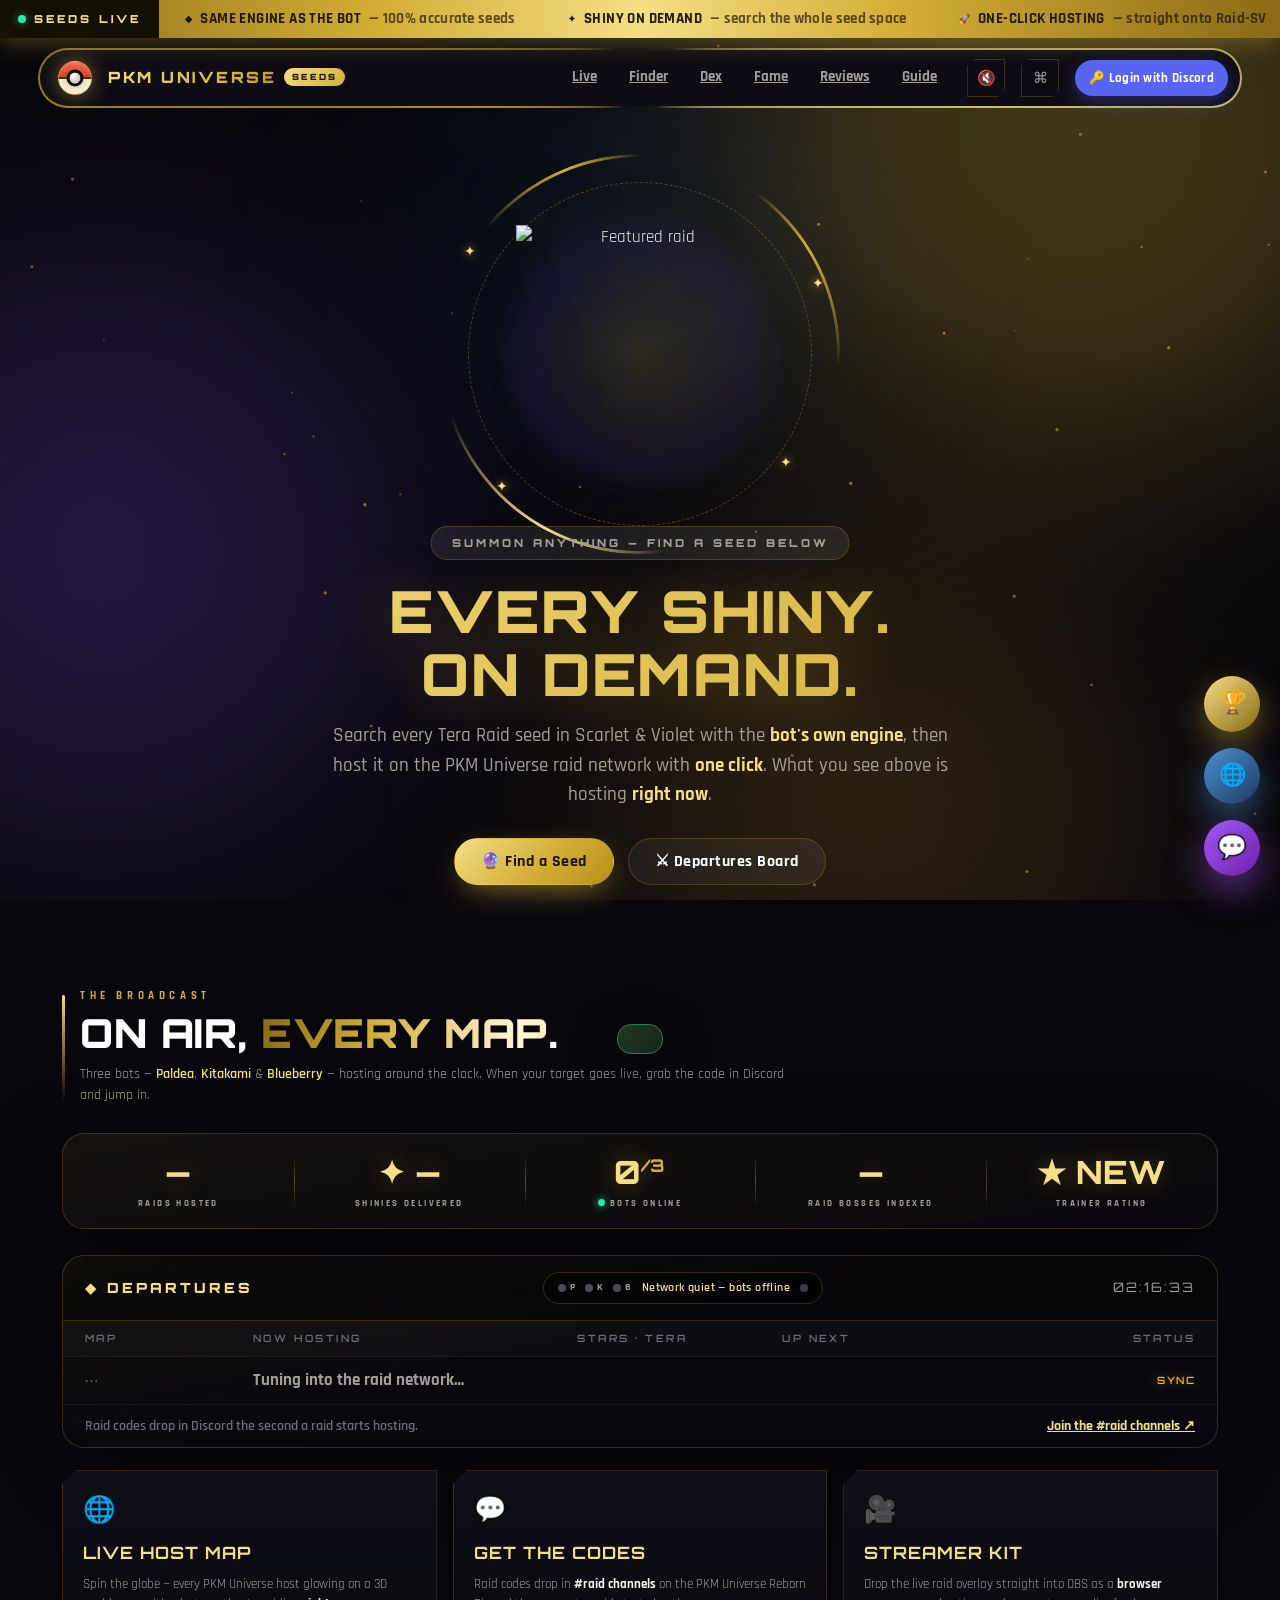
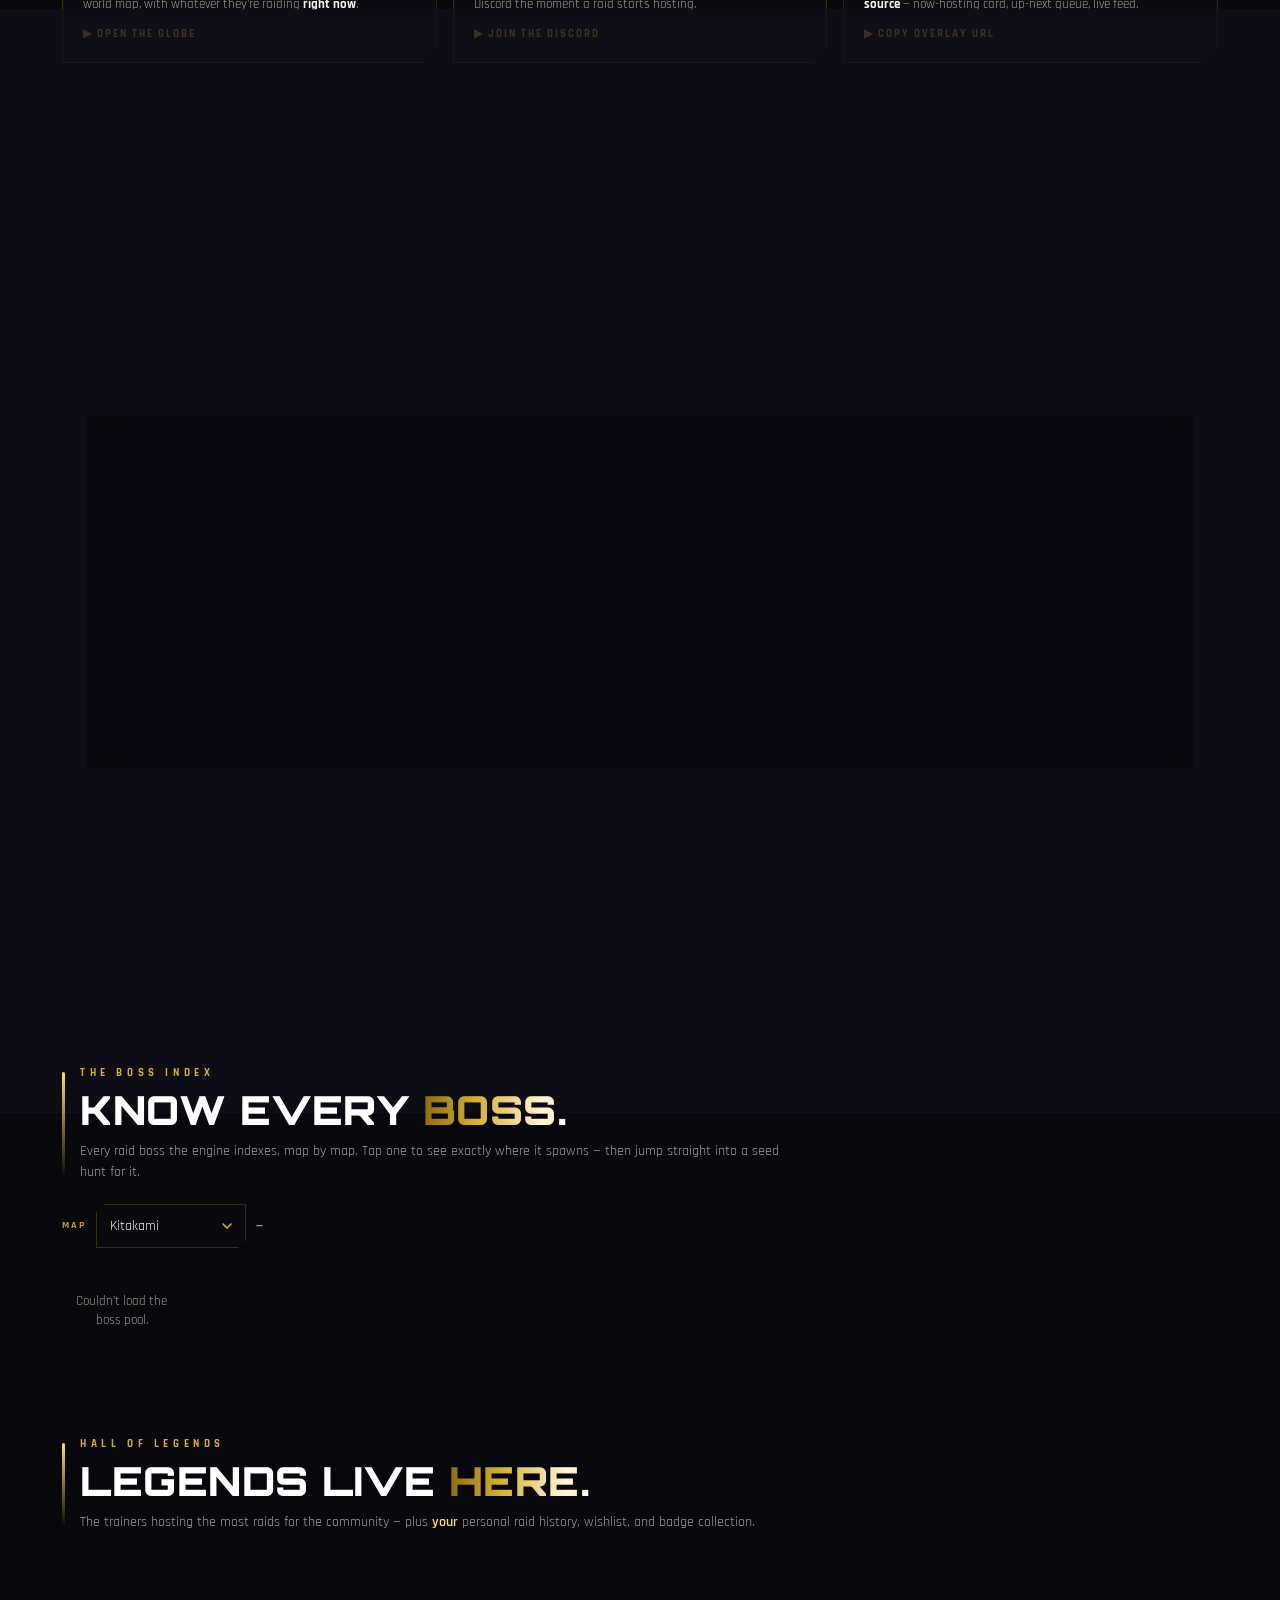
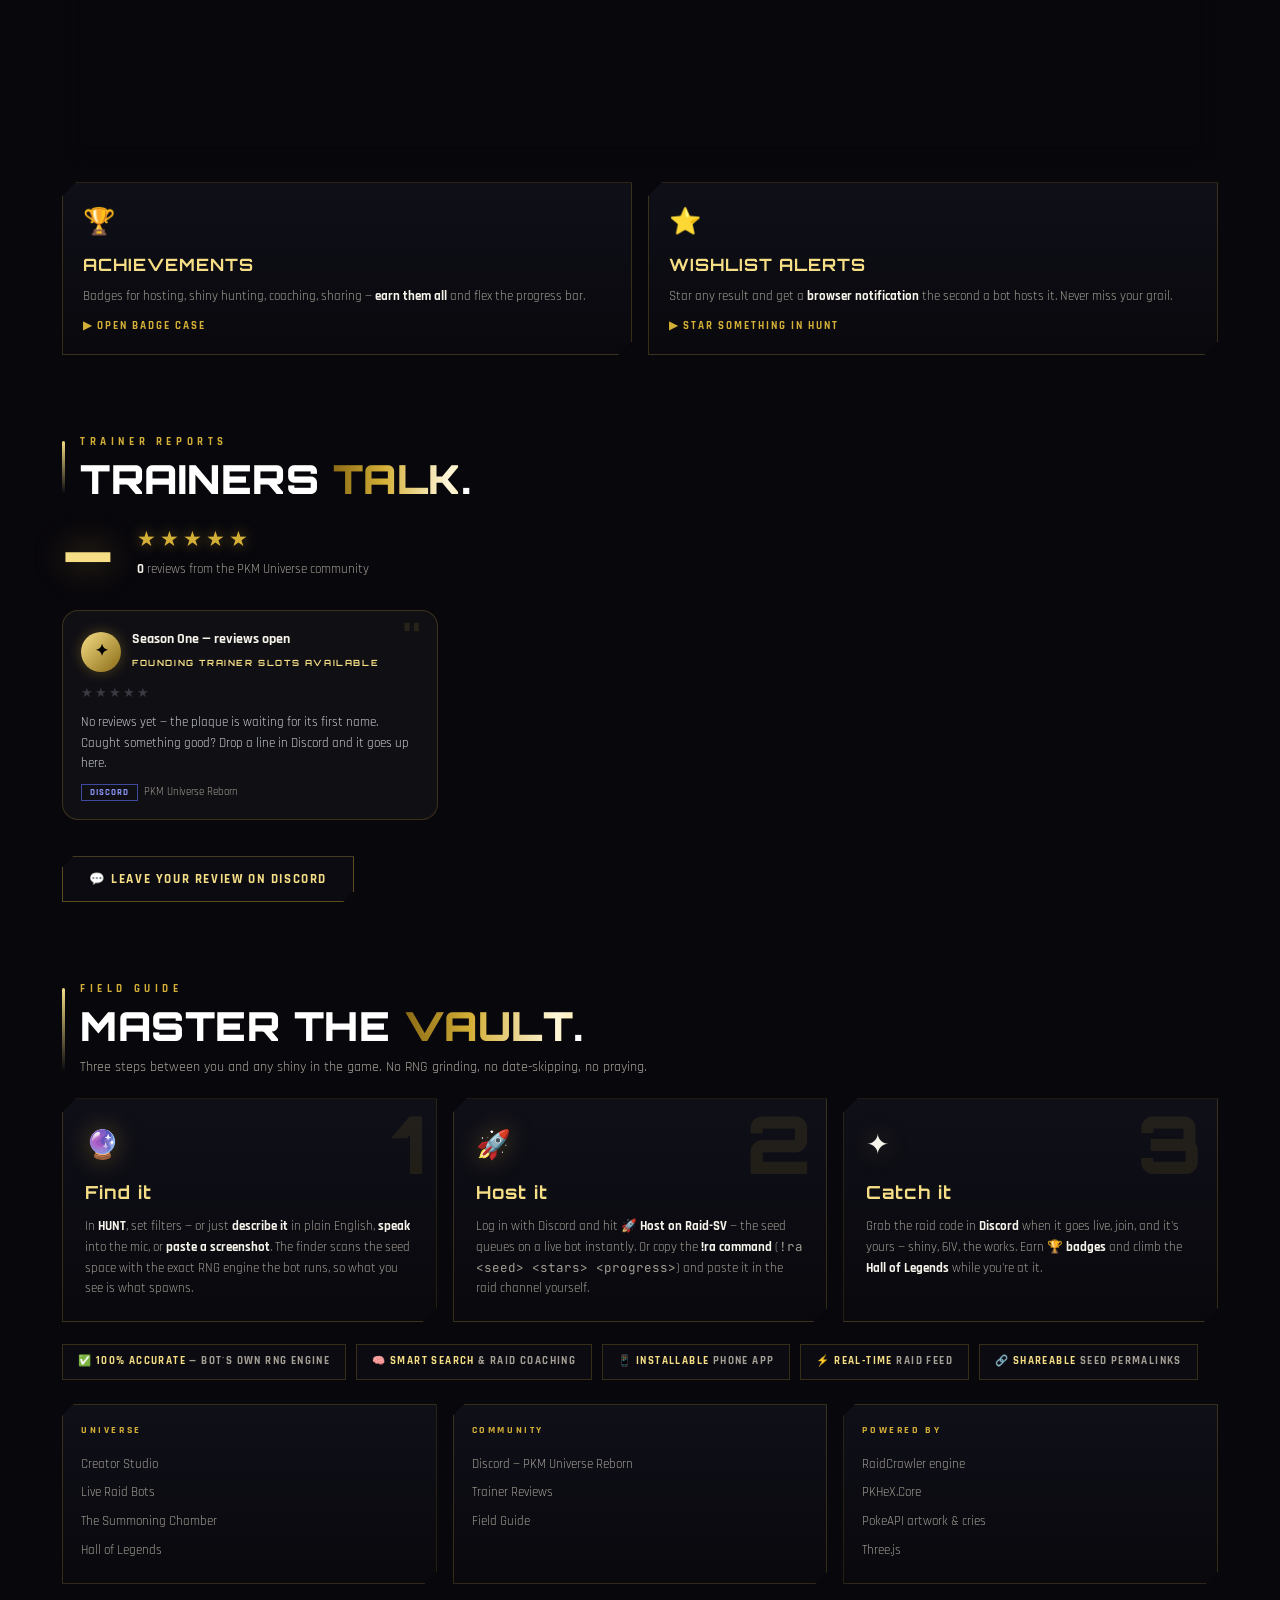
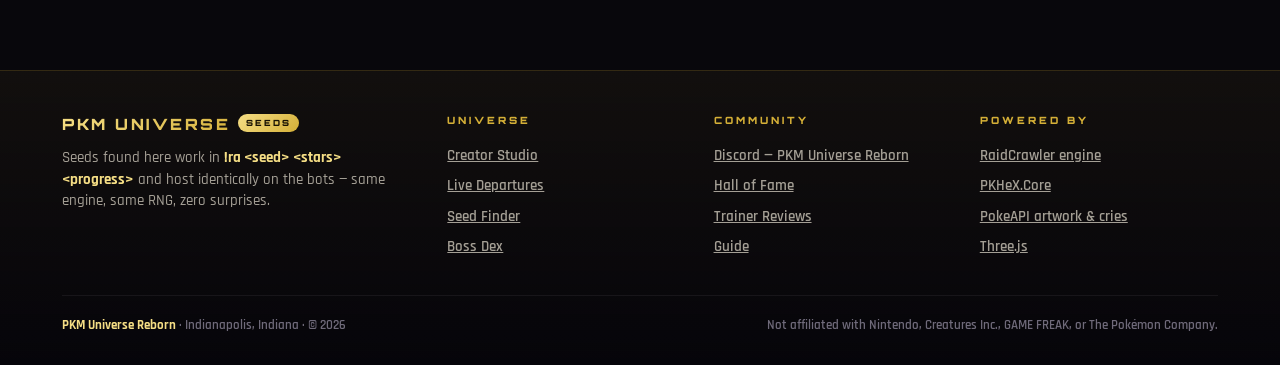
==== commit b4ee5266: "Console: remove baked-in sample reviews, honest empty state The REP pane fell back to 12 invented sa" ====
--- a/SeedFinderApi/wwwroot/console.html
+++ b/SeedFinderApi/wwwroot/console.html
@@ -1314,7 +1314,7 @@
       <div class="ptile"><div class="pv"><span style="color:var(--gold-lt)">✦</span> <span class="count" id="stat-shinies" data-to="0">—</span></div><div class="pl">Shinies Delivered</div></div>
       <div class="ptile"><div class="pv" id="stat-bots">—<span class="pu">/3</span></div><div class="pl"><span class="lv"></span>Bots Online</div></div>
       <div class="ptile"><div class="pv"><span class="count" id="stat-species" data-to="0">—</span></div><div class="pl">Raid Bosses Indexed</div></div>
-      <div class="ptile"><div class="pv" id="stat-rating">★ 5.0</div><div class="pl">Trainer Rating</div></div>
+      <div class="ptile"><div class="pv" id="stat-rating">★ NEW</div><div class="pl">Trainer Rating</div></div>
     </div>
     <div class="board" id="depBoard">
       <div class="board-top"><span class="t">◆ DEPARTURES</span>
@@ -1520,7 +1520,7 @@
       <h2 class="sc-title">TRAINERS <span class="g">TALK</span>.</h2>
     </div>
     <div class="rv-agg">
-      <div class="rv-score" id="rvScore">5.0</div>
+      <div class="rv-score" id="rvScore">—</div>
       <div>
         <div class="rv-stars-big" id="rvStarsBig">★★★★★</div>
         <div class="rv-agg-sub"><b id="rvCount">0</b> reviews from the PKM Universe community</div>
@@ -2984,27 +2984,23 @@
 }
 
 /* ── reviews wall ────────────────────────────────────────────── */
-const RV_FALLBACK=[
-  {name:"ShinyHuntKat",role:"Elite Raid Host",stars:5,when:"June 2026",text:"Asked for a <b>shiny 6IV Dragapult</b>, had the seed in 4 seconds and it was hosting two minutes later. Exactly what spawned. This thing is black magic."},
-  {name:"DracoMike",role:"Shiny Hunter",stars:5,when:"June 2026",text:"The screenshot search is unreal — I pasted a pic from a YouTube thumbnail and it identified the mon, set the filters, and found <b>12 matching seeds</b>."},
-  {name:"PaldeaPeach",role:"Community Member",stars:5,when:"May 2026",text:"I've used every seed tool out there. Nothing else shows <b>IV radars, rewards, and the Discord embed preview</b> before you commit. Premium doesn't even cover it."},
-  {name:"Blueberry_Ben",role:"Raid Regular",stars:5,when:"June 2026",text:"Wishlisted a shiny Clefable and got a <b>browser notification the second the bot hosted one</b>. Joined, caught it, done. Feels illegal."},
-  {name:"TeraQueenV",role:"Elite Raid Host",stars:5,when:"July 2026",text:"Batch-pasted 40 community seeds into the Decoder and it identified every single one, flagged the <b>flawless 6IVs</b>, and queued my picks in one click."},
-  {name:"KitakamiKid",role:"New Trainer",stars:5,when:"May 2026",text:"I'm new and the chat assistant literally <b>coached me through countering</b> a 6★ dragon tera Charizard. Won on the first try with the party it built."},
-  {name:"NuzlockeNina",role:"Streamer",stars:5,when:"June 2026",text:"The OBS overlay + the live board = my whole stream setup. Chat watches the rotation and calls the next raid before I do."},
-  {name:"HerbaMysticaHank",role:"Item Farmer",stars:4,when:"May 2026",text:"Filtering raids by <b>reward drops</b> (Herba Mystica gang rise up) changed my farming routine completely. Docked one star only because I want it for SwSh too."},
-  {name:"IndyRaider317",role:"Day-One Member",stars:5,when:"April 2026",text:"Been here since the first bot. The fact that seeds from this site <b>always match what the bot hosts</b> — same engine, zero dupes-gone-wrong — is why this community wins."},
-  {name:"GholdengoGoals",role:"Collector",stars:5,when:"July 2026",text:"Leaderboard, achievements, a world map of hosts?! It plays like a AAA game menu. My whole squad migrated to PKM Universe."},
-  {name:"VioletVal",role:"Community Member",stars:5,when:"June 2026",text:"Voice search while my hands were full of controller: '<b>shiny water tera Quagsire five star</b>'. It heard me, found it, hosted it. We live in the future."},
-  {name:"MossyMawile",role:"Raid Regular",stars:5,when:"July 2026",text:"The 3D viewer with the tera lighting is pure flex and I'm here for it. Also the seeds just… work. Every time. <b>★ Copy, !ra, catch.</b>"}
-];
+/* Real reviews come from /reviews.json only — never bake samples here.
+   Empty file → honest "Season One" empty state below. */
 function stars(n){return '★'.repeat(n)+(n<5?`<span class="off">${'★'.repeat(5-n)}</span>`:'');}
 function rvCard(r){
   const init=(r.name||'?').slice(0,1).toUpperCase();
   return `<div class="rv-card"><div class="rv-head"><div class="rv-ava">${init}</div><div class="rv-who"><b>${r.name}</b><span class="rv-role">${r.role||'Trainer'}</span></div></div><div class="rv-stars">${stars(r.stars||5)}</div><div class="rv-txt">${r.text}</div><div class="rv-date"><span class="rv-src">DISCORD</span> ${r.when||''}</div></div>`;
 }
 function renderReviews(list){
-  if(!Array.isArray(list)||!list.length)list=RV_FALLBACK;
+  if(!Array.isArray(list))list=[];
+  if(!list.length){
+    const sc=$('rvScore');if(sc)sc.textContent='—';
+    const sb=$('rvStarsBig');if(sb)sb.innerHTML=stars(0);
+    const ct=$('rvCount');if(ct)ct.textContent='0';
+    const rt=$('stat-rating');if(rt)rt.textContent='★ NEW';
+    const wall=$('rvWall');if(wall)wall.innerHTML='<div class="rv-card"><div class="rv-head"><div class="rv-ava">✦</div><div class="rv-who"><b>Season One — reviews open</b><span class="rv-role">Founding Trainer slots available</span></div></div><div class="rv-stars">'+stars(0)+'</div><div class="rv-txt">No reviews yet — the plaque is waiting for its first name. Caught something good? Drop a line in Discord and it goes up here.</div><div class="rv-date"><span class="rv-src">DISCORD</span> PKM Universe Reborn</div></div>';
+    return;
+  }
   const avg=list.reduce((a,r)=>a+(r.stars||5),0)/list.length;
   const sc=$('rvScore');if(sc)sc.textContent=(Math.round(avg*10)/10).toFixed(1);
   const sb=$('rvStarsBig');if(sb)sb.innerHTML=stars(Math.round(avg));
